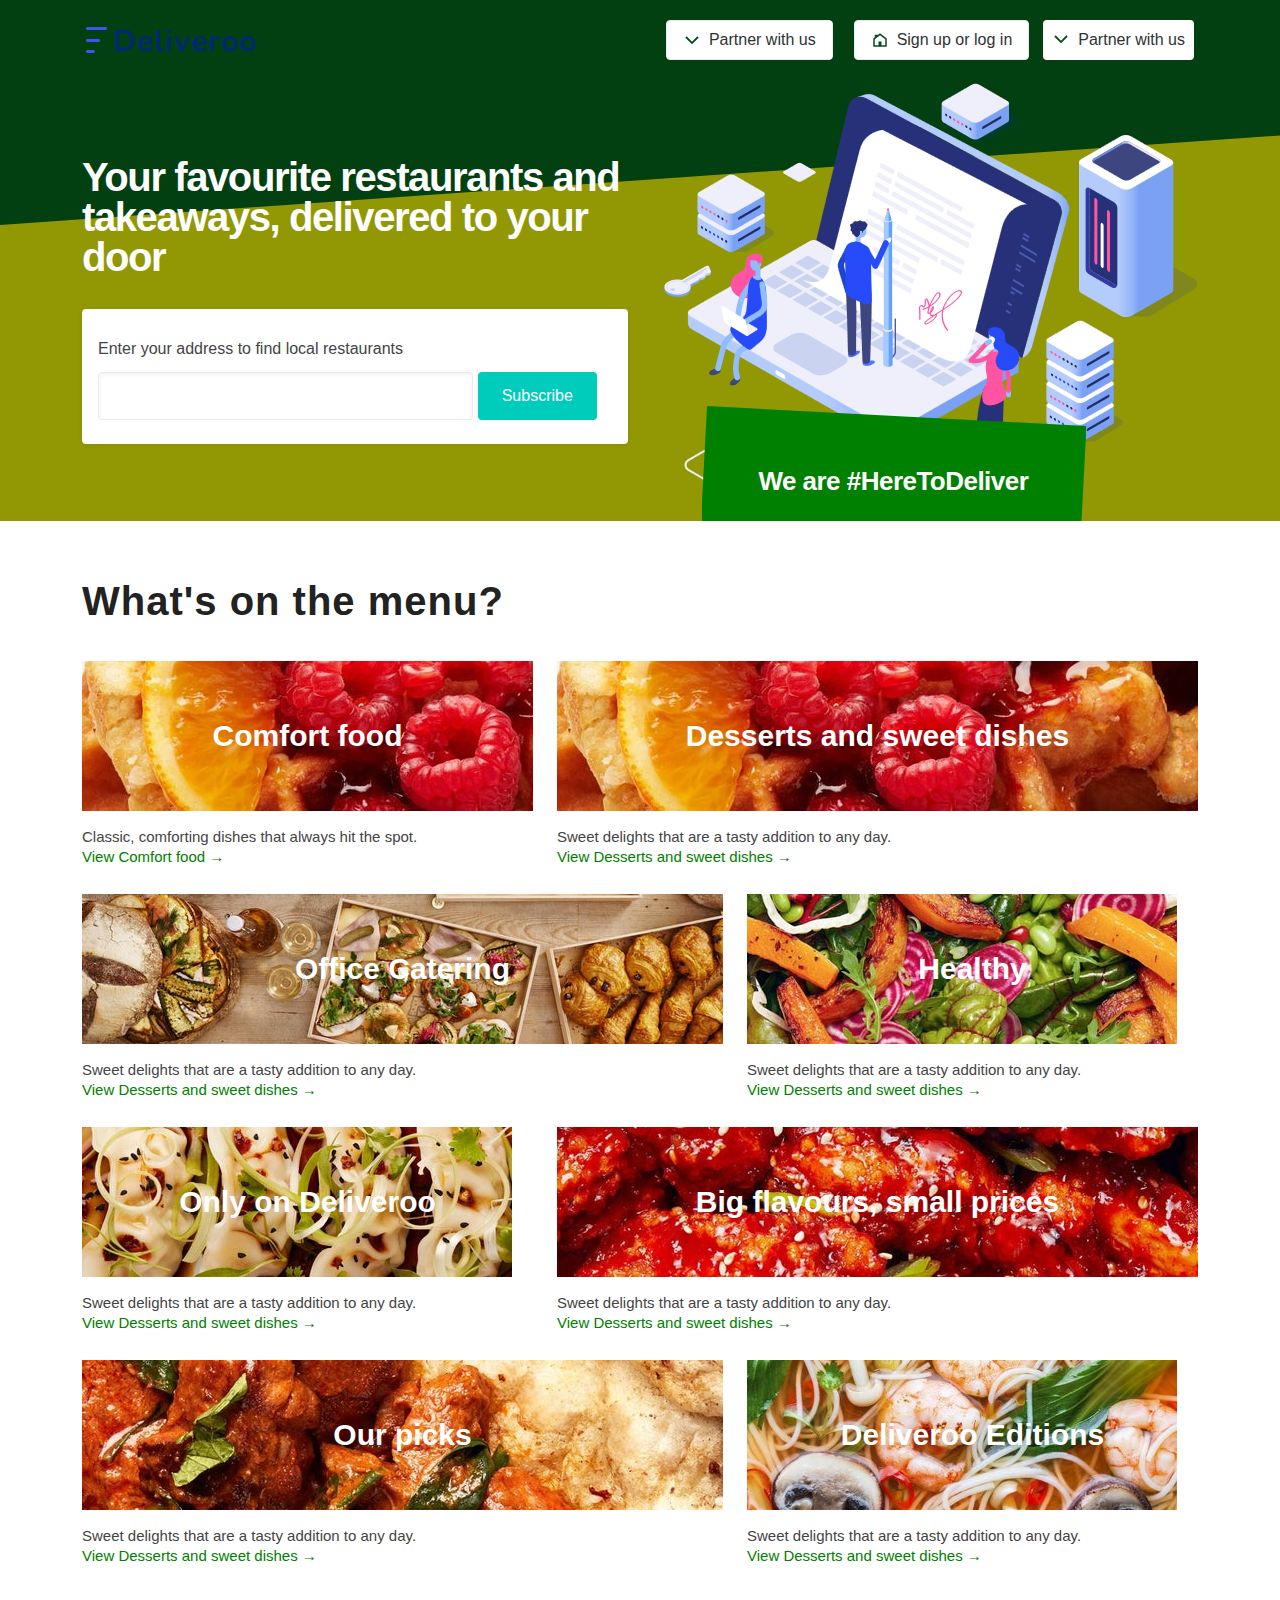
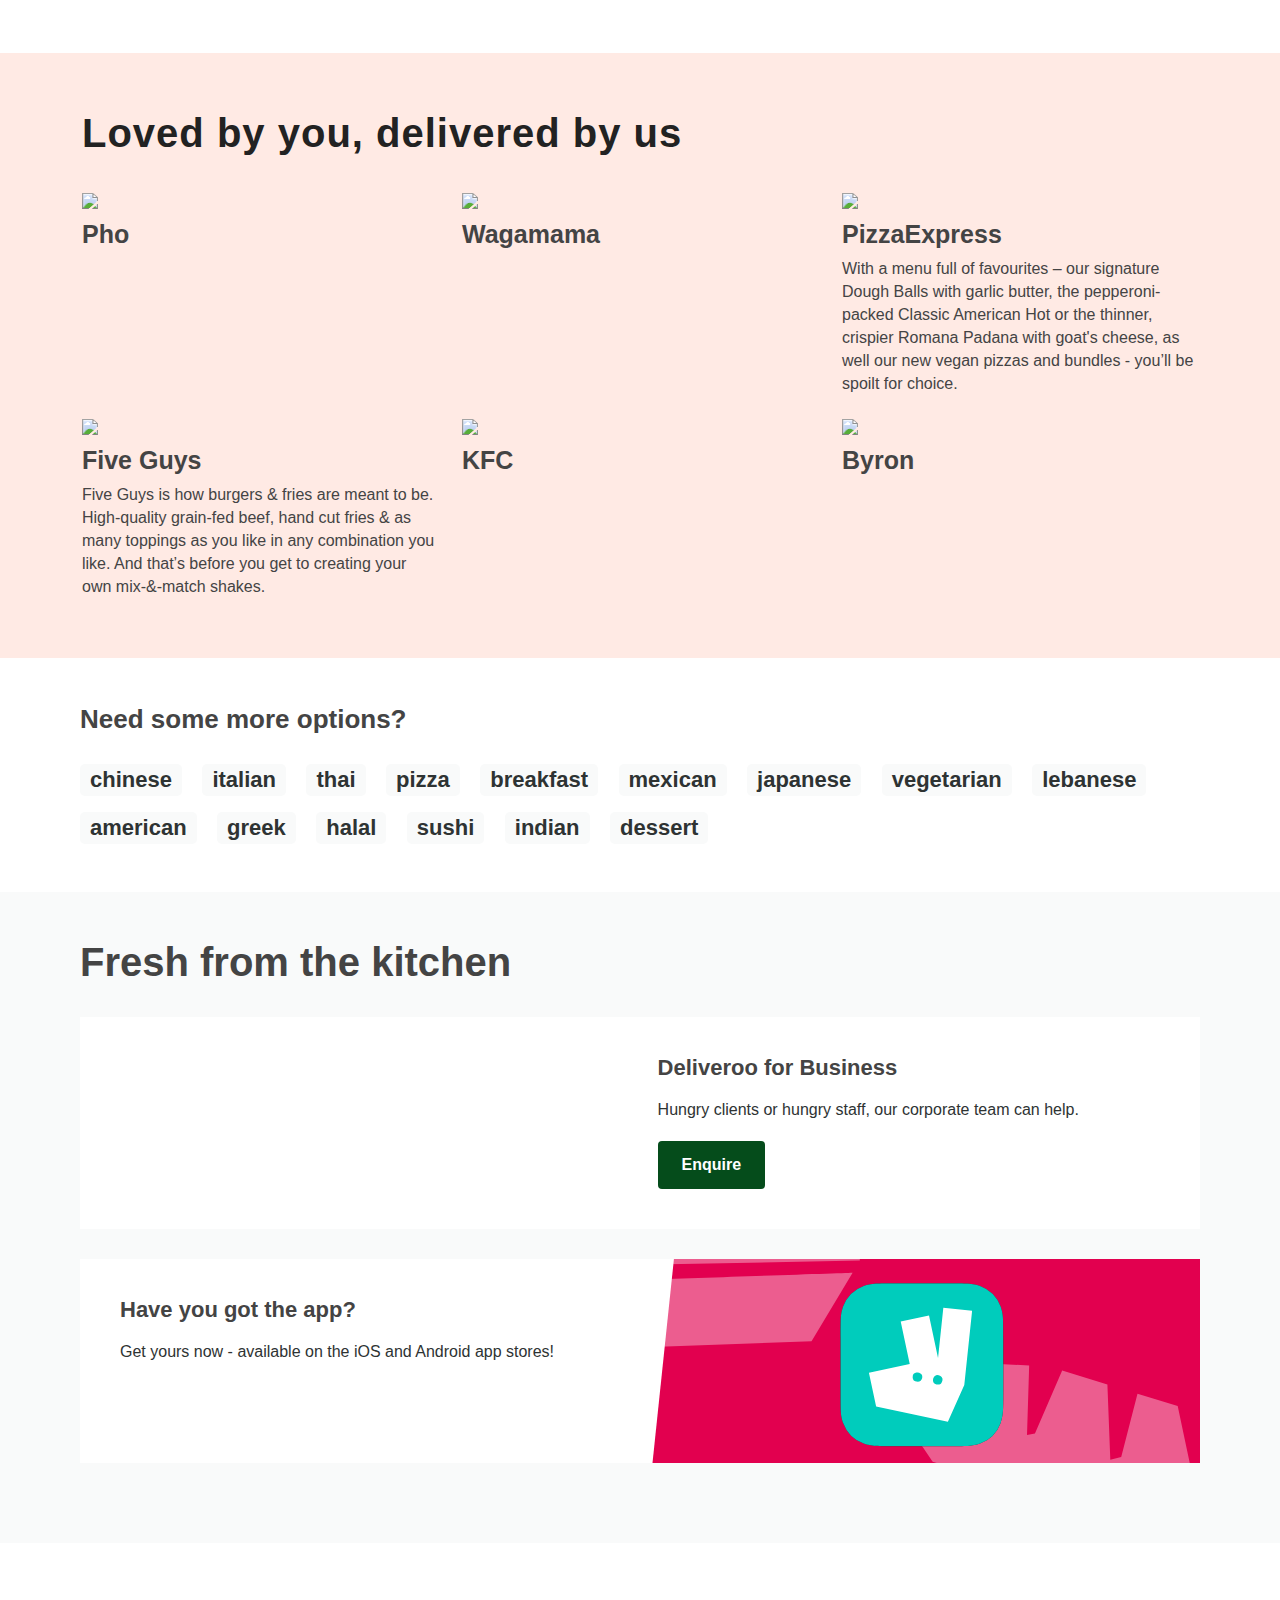
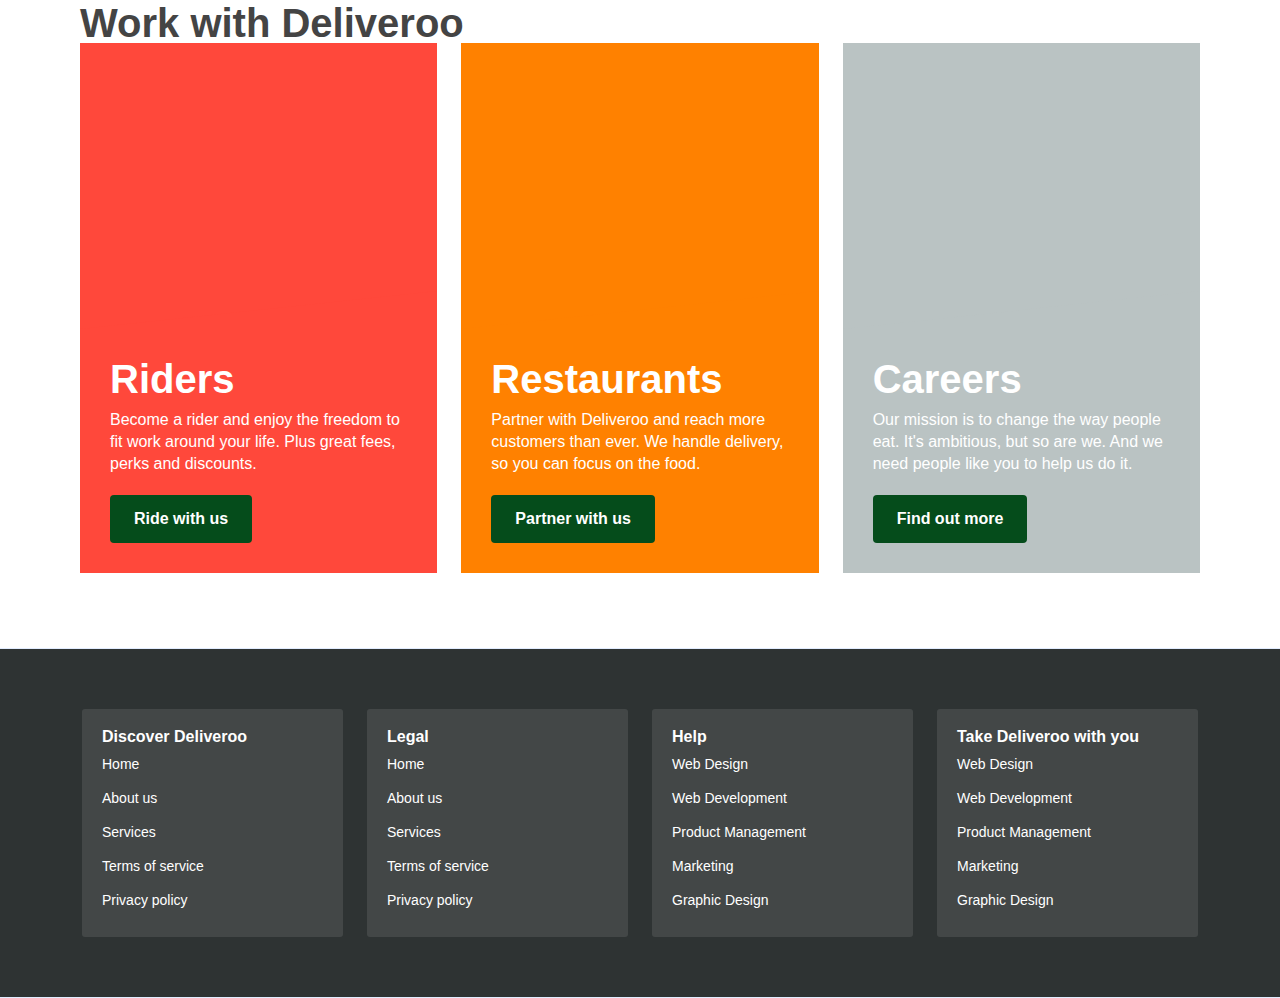
==== index.html @ 3734877a "deliveroo" ====
<!DOCTYPE html>
<html lang="en">

<head>
  <meta charset="utf-8">
  <meta content="width=device-width, initial-scale=1.0" name="viewport">

  <title>Deliveroo</title>
  <meta content="" name="description">

  <meta content="" name="keywords">

  <!-- Favicons -->
  <link href="assets/img/favicon.png" rel="icon">
  <link href="assets/img/apple-touch-icon.png" rel="apple-touch-icon">

  <!-- Google Fonts -->
  <link
    href="https://fonts.googleapis.com/css?family=Open+Sans:300,300i,400,400i,600,600i,700,700i|Nunito:300,300i,400,400i,600,600i,700,700i|Poppins:300,300i,400,400i,500,500i,600,600i,700,700i"
    rel="stylesheet">

  <!-- Vendor CSS Files -->
  <link href="assets/vendor/bootstrap/css/bootstrap.min.css" rel="stylesheet">
  <link href="assets/vendor/bootstrap-icons/bootstrap-icons.css" rel="stylesheet">
  <!--<link href="assets/vendor/aos/aos.css" rel="stylesheet">-->
  <link href="assets/vendor/remixicon/remixicon.css" rel="stylesheet">
  <link href="assets/vendor/swiper/swiper-bundle.min.css" rel="stylesheet">
  <link href="assets/vendor/glightbox/css/glightbox.min.css" rel="stylesheet">
  <link href="assets/css/consum.css" rel="stylesheet">

  <!-- Template Main CSS File -->
  <link href="assets/css/style.css" rel="stylesheet">
  <style>
  .dropbtn {
    background-color: #fff;
    color: #222;
    padding: 9px;
    font-size: 16px;
    border: none;
    cursor: pointer;
	border-radius:4px;
}

/* Dropdown button on hover & focus */
.dropbtn:hover, .dropbtn:focus {
    background-color: #fff;
}

/* The container <div> - needed to position the dropdown content */
.dropdown {
    position: relative;
    display: inline-block;
}

/* Dropdown Content (Hidden by Default) */
.dropdown-content {
    display: none;
    position: absolute;
    background-color: #f9f9f9;
    min-width: 160px;
    box-shadow: 0px 8px 16px 0px rgba(0,0,0,0.2);
}

/* Links inside the dropdown */
.dropdown-content a {
    color: black;
    padding: 12px 16px;
    text-decoration: none;
    display: block;
}

/* Change color of dropdown links on hover */
.dropdown-content a:hover {background-color: #f1f1f1}

/* Show the dropdown menu (use JS to add this class to the .dropdown-content container when the user clicks on the dropdown button) */
.show {display:block;}
  </style>


</head>

<body>

  <!-- ======= Hero Section ======= -->
  <div id="hero" class="hero align-items-center">
    <!-- ======= Header ======= -->
    <div class="hero-banner"></div>
    <div class="hero-camp-banner">
      <div>
        <div class="header container">
          <div class="header-top">
            <div class="header-top-inner">
              <a href="index.html" class="logo d-flex align-items-center">
                <img src="assets/img/logo.png" alt="">
                <span>Deliveroo</span>
              </a>
              <ul class="nav-menu">
                <li>

                  <div class="dropdown">
  <button onclick="myFunction()" class="dropbtn"><span class="ccl-462400680c526774 ccl-ed34b65f78f16205"><svg height="24" width="24"
                            viewBox="0 0 24 24" class="ccl-0f24ac4b87ce1f67 ccl-ed34b65f78f16205 ccl-c738ab1fde928049">
                            <path
                              d="M4.88398 7.11612L3.11621 8.88389L12.0001 17.7678L20.884 8.88389L19.1162 7.11612L12.0001 14.2322L4.88398 7.11612Z">
                            </path>
                          </svg></span><span
                          class="ccl-19882374e640f487 ccl-417df52a76832172 ccl-deab34eb04186352 ccl-d20a5732188988de ccl-6a536dee6972c57c"><span
                            class="ccl-19882374e640f487 ccl-1daa0367dee37c3b ccl-a5fb02a1085896d3 ccl-b308a2db3758e3e5">Partner
                            with us</span></span></button>
</div>
<div id="myDropdown" class="dropdown-content">
    <a href="#">Link 1</a>
    <a href="#">Link 2</a>
    <a href="#">Link 3</a>
  </div>

                <li>
                  <a class="ccl-985cb265c6f6a9c1" href="/login?redirect=%2F"><span class="ccl-c7e8470a1e905a95"><span
                        class="ccl-462400680c526774 ccl-ed34b65f78f16205"><svg height="24" width="24"
                          viewBox="0 0 24 24" class="ccl-0f24ac4b87ce1f67 ccl-ed34b65f78f16205 ccl-c738ab1fde928049">
                          <path
                            d="M3 10L5 8.44444V5H9.42857L12 3L21 10V21H3V10ZM14 19H19V10.9782L12 5.53372L5 10.9782V19H10V14H14V19Z">
                          </path>
                        </svg></span><span
                        class="ccl-19882374e640f487 ccl-417df52a76832172 ccl-deab34eb04186352 ccl-d20a5732188988de ccl-6a536dee6972c57c"><span
                          class="ccl-19882374e640f487 ccl-1daa0367dee37c3b ccl-a5fb02a1085896d3 ccl-b308a2db3758e3e5">Sign
                          up or log in</span></span></span></a>
                </li>
                <li>
                  <div class="ccl-87125845a8a1011e">
                    <button type="button" class="ccl-96b19cfbe8b53b1f">
                      <span class="ccl-c7e8470a1e905a95">
                        <span class="ccl-462400680c526774 ccl-ed34b65f78f16205"><svg height="24" width="24"
                            viewBox="0 0 24 24" class="ccl-0f24ac4b87ce1f67 ccl-ed34b65f78f16205 ccl-c738ab1fde928049">
                            <path
                              d="M4.88398 7.11612L3.11621 8.88389L12.0001 17.7678L20.884 8.88389L19.1162 7.11612L12.0001 14.2322L4.88398 7.11612Z">
                            </path>
                          </svg></span><span
                          class="ccl-19882374e640f487 ccl-417df52a76832172 ccl-deab34eb04186352 ccl-d20a5732188988de ccl-6a536dee6972c57c"><span
                            class="ccl-19882374e640f487 ccl-1daa0367dee37c3b ccl-a5fb02a1085896d3 ccl-b308a2db3758e3e5">Partner
                            with us</span></span></span></button>
                  </div>
                </li>
              </ul>
            </div>
          </div>
        </div>
      </div>
      <div class="HomepageHeroCampaignImage-39c66914098931c0">
        <div class="HomepageHeroCampaignImage-b61d0aac6293dfb8">
          <div class="HomepageHeroCampaignImage-1278279b3d0af821">
            <h2 class="ccl-2a4b5924e2237093 ccl-29aecca02620e7cc ccl-9ff886da4b0592ae">We are #HereToDeliver</h2>
          </div>
        </div>
      </div>
      <div class="container">
        <div class="row">
          <div class="col-lg-6 d-flex flex-column justify-content-center">
            <h1 data-aos="fade-up" class="heading-banner">Your favourite restaurants and takeaways, delivered to your
              door</h1>
            <div class="banner">
              <label style="padding:8px 0 15px;">Enter your address to find local restaurants</label>
              <form action="" method="post">
                <input type="email" name="email" class="banner-control">
                <input type="submit" value="Subscribe" class="banner-butn">
              </form>
            </div>
          </div>
          <div class="col-lg-6 hero-img" data-aos="zoom-out" data-aos-delay="200">
            <img src="assets/img/hero-img.png" class="img-fluid" alt="">
          </div>
        </div>
      </div>

    </div>
  </div>

  </div>

  </div><!-- End Hero -->

  <main id="main">
    <!-- ======= Values Section ======= -->
    <section id="values" class="values">

      <div class="container" data-aos="fade-up">

        <header class="section-header">
          <h2>What's on the menu?
          </h2>

        </header>

        <div class="row">

          <div class="col-lg-5">
            <div class="box" style="background-image:url(assets/img/menu-tag-image.jpg); background-repeat:no-repeat;">

              <h3>Comfort food</h3>

            </div>
            <div class="box-text">
              Classic, comforting dishes that always hit the spot.
              <span>View Comfort food →</span>
            </div>
          </div>

          <div class="col-lg-7">
            <div class="box" style="background-image:url(assets/img/menu-tag-image.jpg); background-repeat:no-repeat;">


              <h3>Desserts and sweet dishes</h3>

            </div>
            <div class="box-text">Sweet delights that are a tasty addition to any day. <span>View Desserts and sweet
                dishes →</span></div>
          </div>


          <div class="col-lg-7">
            <div class="box" style="background-image:url(assets/img/menu-tag-image1.jpg); background-repeat:no-repeat;">

              <h3>Office Catering</h3>

            </div>
            <div class="box-text">Sweet delights that are a tasty addition to any day. <span>View Desserts and sweet
                dishes →</span></div>
          </div>

          <div class="col-lg-5">
            <div class="box" style="background-image:url(assets/img/menu-tag-image2.jpg); background-repeat:no-repeat;">


              <h3>Healthy</h3>

            </div>
            <div class="box-text">Sweet delights that are a tasty addition to any day. <span>View Desserts and sweet
                dishes →</span></div>
          </div>


          <div class="col-lg-5">
            <div class="box" style="background-image:url(assets/img/menu-tag-image3.jpg); background-repeat:no-repeat;">

              <h3>Only on Deliveroo</h3>

            </div>
            <div class="box-text">Sweet delights that are a tasty addition to any day. <span>View Desserts and sweet
                dishes →</span></div>
          </div>

          <div class="col-lg-7">
            <div class="box" style="background-image:url(assets/img/menu-tag-image4.jpg); background-repeat:no-repeat;">


              <h3>Big flavours, small prices</h3>

            </div>
            <div class="box-text">Sweet delights that are a tasty addition to any day. <span>View Desserts and sweet
                dishes →</span></div>
          </div>
          <div class="col-lg-7">
            <div class="box" style="background-image:url(assets/img/menu-tag-image5.jpg); background-repeat:no-repeat;">

              <h3>Our picks</h3>

            </div>
            <div class="box-text">Sweet delights that are a tasty addition to any day. <span>View Desserts and sweet
                dishes →</span></div>
          </div>

          <div class="col-lg-5">
            <div class="box" style="background-image:url(assets/img/menu-tag-image6.jpg); background-repeat:no-repeat;">


              <h3>Deliveroo Editions</h3>

            </div>
            <div class="box-text">Sweet delights that are a tasty addition to any day. <span>View Desserts and sweet
                dishes →</span></div>
          </div>



        </div>

      </div>

    </section><!-- End Values Section -->


    <!-- ======= Services Section ======= -->
    <section id="services" class="services">

      <div class="container" data-aos="fade-up">

        <header class="section-header">
          <h2>Loved by you, delivered by us</h2>

        </header>

        <div class="row gy-4">

          <div class="col-lg-4 col-md-6" data-aos="fade-up" data-aos-delay="200">
            <div class="service-box">
              <img
                src="https://f.roocdn.com/images/menus/38606/header-image.jpg?width=353&height=177&auto=webp&format=jpg&fit=crop&v=1582978786">
              <h3>Pho</h3>

            </div>
          </div>
          <div class="col-lg-4 col-md-6" data-aos="fade-up" data-aos-delay="200">
            <div class="service-box">
              <img
                src="https://f.roocdn.com/images/menus/12041/header-image.jpg?width=353&height=177&auto=webp&format=jpg&fit=crop&v=1584443075">

              <h3>Wagamama</h3>

            </div>
          </div>
          <div class="col-lg-4 col-md-6" data-aos="fade-up" data-aos-delay="200">
            <div class="service-box">
              <img
                src="https://f.roocdn.com/images/menus/308441/header-image.jpg?width=353&height=177&auto=webp&format=jpg&fit=crop&v=1626084749">
              <h3> PizzaExpress</h3>
              <p>With a menu full of favourites – our signature Dough Balls with garlic butter, the pepperoni-packed
                Classic American Hot or the thinner, crispier Romana Padana with goat's cheese, as well our new vegan
                pizzas and bundles - you’ll be spoilt for choice.</p>
            </div>
          </div>

          <div class="col-lg-4 col-md-6" data-aos="fade-up" data-aos-delay="300">
            <div class="service-box">
              <img
                src="https://f.roocdn.com/images/menus/30031/header-image.jpg?width=353&height=177&auto=webp&format=jpg&fit=crop&v=1584361740">

              <h3>Five Guys</h3>
              <p>Five Guys is how burgers & fries are meant to be. High-quality grain-fed beef, hand cut fries & as many
                toppings as you like in any combination you like. And that’s before you get to creating your own
                mix-&-match shakes. </p>

            </div>
          </div>

          <div class="col-lg-4 col-md-6" data-aos="fade-up" data-aos-delay="400">
            <div class="service-box">
              <img
                src="https://f.roocdn.com/images/menus/18783/header-image.jpg?width=353&height=177&auto=webp&format=jpg&fit=crop&v=1582974910">

              <h3>KFC </h3>


            </div>
          </div>

          <div class="col-lg-4 col-md-6" data-aos="fade-up" data-aos-delay="500">
            <div class="service-box">
              <img
                src="https://f.roocdn.com/images/menus/90785/header-image.jpg?width=353&height=177&auto=webp&format=jpg&fit=crop&v=1584362314">

              <h3>Byron</h3>

            </div>
          </div>
        </div>

      </div>

    </section><!-- End Services Section -->




    <div class="HomepageFeaturedLandingPageTags-9b72c2a6beb7a6b3">
      <div class="ccl-d523c73794f30c03 ccl-917a4d5b8cd3a9e3">
        <h2 class="HomepageFeaturedLandingPageTags-c1a36a7fabe35b74">Need some more options? </h2>
        <ul class="HomepageFeaturedLandingPageTags-e9048103aff13064">
          <li><a class="" href="/cuisines/chinese-takeaway">chinese</a></li>
          <li><a class="" href="/cuisines/italian-takeaway">italian</a></li>
          <li><a class="" href="/cuisines/thai-takeaway">thai</a></li>
          <li><a class="" href="/cuisines/pizza-takeaway">pizza</a></li>
          <li><a class="" href="/cuisines/breakfast-takeaway">breakfast</a></li>
          <li><a class="" href="/cuisines/mexican-takeaway">mexican</a></li>
          <li><a class="" href="/cuisines/japanese-takeaway">japanese</a></li>
          <li><a class="" href="/cuisines/vegetarian-takeaway">vegetarian</a></li>
          <li><a class="" href="/cuisines/lebanese-takeaway">lebanese</a></li>
          <li><a class="" href="/cuisines/american-takeaway">american</a></li>
          <li><a class="" href="/cuisines/greek-takeaway">greek</a></li>
          <li><a class="" href="/cuisines/halal-takeaway">halal</a></li>
          <li><a class="" href="/cuisines/sushi-takeaway">sushi</a></li>
          <li><a class="" href="/cuisines/indian-takeaway">indian</a></li>
          <li><a class="" href="/cuisines/dessert-takeaway">dessert</a></li>
        </ul>
      </div>
    </div>

    <div class="HomepageMarketingContent-949be60a184d783c">
      <div class="ccl-d523c73794f30c03 ccl-917a4d5b8cd3a9e3">
        <h2 class="HomepageMarketingContent-309cdd561cf126dd">Fresh from the kitchen</h2>
        <ul class="HomepageMarketingContent-88c9235484c03beb">
          <li class="HomepageMarketingContent-ab30321b35ccd6cd HomepageMarketingContent-953932f1c8eae945">
            <div class="HomepageMarketingContent-341f5db75b31a5fc">
              <div class="ccl-45bd106b75353ec9" role="img"
                style="background-image: url(&quot;https://cwa.roocdn.com/_next/static/business.33b3f32a.jpg&quot;);">
                <div class="ccl-d5fa9efd412993ea ccl-0220f29e0da451eb"></div>
              </div>
            </div>
            <div class="HomepageMarketingContent-853302eb6c4db5ce">
              <h3 class="HomepageMarketingContent-75eb63df1ec8a42d">Deliveroo for Business</h3>
              <p class="ccl-19882374e640f487 ccl-1daa0367dee37c3b ccl-a5fb02a1085896d3 ccl-9d0a5327c911d0f3">Hungry
                clients or hungry staff, our corporate team can help.</p>
              <p class="HomepageMarketingContent-3a262dfe31902a56"><span class="ccl-67e0c7f3fe50cf69"><a
                    href="/business" class="ccl-d0484b0360a2b432 ccl-233931c277401e86 ccl-ed9aadeaa18a9f19"
                    tabindex="0"><span class="ccl-cce251427bbe4ec4">Enquire</span></a></span></p>
            </div>
          </li>
          <li class="HomepageMarketingContent-ab30321b35ccd6cd HomepageMarketingContent-7b71695ac06dab35">
            <div class="HomepageMarketingContent-341f5db75b31a5fc">
              <div class="ccl-45bd106b75353ec9" role="img"
                style="background-image: url(&quot;[data-uri]&quot;);">
                <div class="ccl-d5fa9efd412993ea ccl-0220f29e0da451eb"></div>
              </div>
            </div>
            <div class="HomepageMarketingContent-853302eb6c4db5ce">
              <h3 class="HomepageMarketingContent-75eb63df1ec8a42d">Have you got the app?</h3>
              <div class="HomepageMarketingContent-5c4a08ca59a6d758">
                <p class="ccl-19882374e640f487 ccl-1daa0367dee37c3b ccl-a5fb02a1085896d3 ccl-9d0a5327c911d0f3">Get yours
                  now - available on the iOS and Android app stores!</p>
              </div>
              <p class="HomepageMarketingContent-3a262dfe31902a56"><a href="/app?platform=ios" target="_blank"
                  rel="noopener noreferrer"><span class="ccl-9515d92382999d48"><span
                      class="ccl-f90a9461a8351bfb ccl-ed1ef21fd5589187">Download Deliveroo in the App
                      Store</span></span></a><a href="/app?platform=android" target="_blank"
                  rel="noopener noreferrer"><span class="ccl-9515d92382999d48"><span
                      class="ccl-f90a9461a8351bfb ccl-4f679b4f054d4574">Get Deliveroo on Google Play</span></span></a>
              </p>
            </div>
          </li>
        </ul>
      </div>
    </div>

    <section class="HomepageWorkWithUs-4623fd8ca9d35ea3">
      <div class="ccl-d523c73794f30c03 ccl-917a4d5b8cd3a9e3">
        <h3 class="HomepageWorkWithUs-aab39f0c7992bf23">Work with Deliveroo</h3>
        <div class="HomepageWorkWithUs-51ce66e30fd45e60">
          <div class="HomepageWorkWithUs-23e544320cde44e6 HomepageWorkWithUs-ff6a5429664a6277">
            <div class="HomepageWorkWithUs-478f2e1ce03c65bb">
              <div class="ccl-45bd106b75353ec9" role="img"
                style="background-image: url(&quot;https://cwa.roocdn.com/_next/static/riders.6856d560.jpg&quot;);">
                <div class="ccl-d5fa9efd412993ea ccl-0220f29e0da451eb"></div>
                <div class="ccl-0ca6410c5e153903"><svg class="HomepageWorkWithUs-0651986eb26eed7f" viewBox="0 0 235 25"
                    preserveAspectRatio="xMinYMax slice">
                    <polygon points="235 0 235 25 0 25"></polygon>
                  </svg></div>
              </div>
            </div>
            <div class="HomepageWorkWithUs-9bb2ef37a631394c">
              <h4 class="HomepageWorkWithUs-8d088e4ff9974728">Riders</h4>
              <p class="ccl-19882374e640f487 ccl-1daa0367dee37c3b ccl-1f89da61a98d89af ccl-9d0a5327c911d0f3">Become a
                rider and enjoy the freedom to fit work around your life. Plus great fees, perks and discounts.</p><span
                class="HomepageWorkWithUs-b2695cb705e84eec"><span class="ccl-67e0c7f3fe50cf69"><a
                    href="/apply?utm-campaign=ridewithus_lower&amp;utm-medium=organic&amp;utm-source=landingpage"
                    class="ccl-d0484b0360a2b432 ccl-233931c277401e86 ccl-ed9aadeaa18a9f19" tabindex="0"><span
                      class="ccl-cce251427bbe4ec4">Ride with us</span></a></span></span>
            </div>
          </div>
          <div class="HomepageWorkWithUs-23e544320cde44e6 HomepageWorkWithUs-a9e3c70344b79353">
            <div class="HomepageWorkWithUs-478f2e1ce03c65bb">
              <div class="ccl-45bd106b75353ec9" role="img"
                style="background-image: url(&quot;https://cwa.roocdn.com/_next/static/restaurants.2a02d1a0.jpg&quot;);">
                <div class="ccl-d5fa9efd412993ea ccl-0220f29e0da451eb"></div>
                <div class="ccl-0ca6410c5e153903"><svg class="HomepageWorkWithUs-0651986eb26eed7f" viewBox="0 0 235 25"
                    preserveAspectRatio="xMinYMax slice">
                    <polygon points="235 0 235 25 0 25"></polygon>
                  </svg></div>
              </div>
            </div>
            <div class="HomepageWorkWithUs-9bb2ef37a631394c">
              <h4 class="HomepageWorkWithUs-8d088e4ff9974728">Restaurants</h4>
              <p class="ccl-19882374e640f487 ccl-1daa0367dee37c3b ccl-1f89da61a98d89af ccl-9d0a5327c911d0f3">Partner
                with Deliveroo and reach more customers than ever. We handle delivery, so you can focus on the food.</p>
              <span class="HomepageWorkWithUs-b2695cb705e84eec"><span class="ccl-67e0c7f3fe50cf69"><a
                    href="#"
                    class="ccl-d0484b0360a2b432 ccl-233931c277401e86 ccl-ed9aadeaa18a9f19" tabindex="0"><span
                      class="ccl-cce251427bbe4ec4">Partner with us</span></a></span></span>
            </div>
          </div>
          <div class="HomepageWorkWithUs-23e544320cde44e6 HomepageWorkWithUs-f4d2f1eecf378671">
            <div class="HomepageWorkWithUs-478f2e1ce03c65bb">
              <div class="ccl-45bd106b75353ec9" role="img"
                style="background-image: url(&quot;https://cwa.roocdn.com/_next/static/team.86d7b512.jpg&quot;);">
                <div class="ccl-d5fa9efd412993ea ccl-0220f29e0da451eb"></div>
                <div class="ccl-0ca6410c5e153903"><svg class="HomepageWorkWithUs-0651986eb26eed7f" viewBox="0 0 235 25"
                    preserveAspectRatio="xMinYMax slice">
                    <polygon points="235 0 235 25 0 25"></polygon>
                  </svg></div>
              </div>
            </div>
            <div class="HomepageWorkWithUs-9bb2ef37a631394c">
              <h4 class="HomepageWorkWithUs-8d088e4ff9974728">Careers</h4>
              <p class="ccl-19882374e640f487 ccl-1daa0367dee37c3b ccl-1f89da61a98d89af ccl-9d0a5327c911d0f3">Our mission
                is to change the way people eat. It's ambitious, but so are we. And we need people like you to help us
                do it.</p><span class="HomepageWorkWithUs-b2695cb705e84eec"><span class="ccl-67e0c7f3fe50cf69"><a
                    href="#"
                    class="ccl-d0484b0360a2b432 ccl-233931c277401e86 ccl-ed9aadeaa18a9f19" tabindex="0"><span
                      class="ccl-cce251427bbe4ec4">Find out more</span></a></span></span>
            </div>
          </div>
        </div>
      </div>
    </section>
  </main><!-- End #main -->

  <!-- ======= Footer ======= -->
  <footer id="footer" class="footer">
    <div class="footer-top">
      <div class="container">
        <div class="row gy-4">
          <div class="col-lg-3 col-6">
            <div class="footer-links">
              <h4>Discover Deliveroo</h4>
              <ul>
                <li> <a href="#">Home</a></li>
                <li> <a href="#">About us</a></li>
                <li> <a href="#">Services</a></li>
                <li> <a href="#">Terms of service</a></li>
                <li> <a href="#">Privacy policy</a></li>
              </ul>
            </div>
          </div>
          <div class="col-lg-3 col-6">
            <div class="footer-links">
              <h4>Legal</h4>
              <ul>
                <li> <a href="#">Home</a></li>
                <li> <a href="#">About us</a></li>
                <li> <a href="#">Services</a></li>
                <li> <a href="#">Terms of service</a></li>
                <li> <a href="#">Privacy policy</a></li>
              </ul>
            </div>
          </div>

          <div class="col-lg-3 col-6">
            <div class=" footer-links">
              <h4>Help</h4>
              <ul>
                <li> <a href="#">Web Design</a></li>
                <li> <a href="#">Web Development</a></li>
                <li> <a href="#">Product Management</a></li>
                <li> <a href="#">Marketing</a></li>
                <li> <a href="#">Graphic Design</a></li>
              </ul>
            </div>
          </div>

          <div class="col-lg-3 col-6">
            <div class=" footer-links">
              <h4>Take Deliveroo with you</h4>
              <ul>
                <li> <a href="#">Web Design</a></li>
                <li> <a href="#">Web Development</a></li>
                <li> <a href="#">Product Management</a></li>
                <li> <a href="#">Marketing</a></li>
                <li> <a href="#">Graphic Design</a></li>
              </ul>
            </div>
          </div>

        </div>
      </div>
    </div>
  </footer><!-- End Footer -->

  <a href="#" class="back-to-top d-flex align-items-center justify-content-center"><i
      class="bi bi-arrow-up-short"></i></a>

  <!-- Vendor JS Files -->
  <script src="assets/vendor/bootstrap/js/bootstrap.bundle.js"></script>
  <script src="assets/vendor/aos/aos.js"></script>
  <script src="assets/vendor/php-email-form/validate.js"></script>
  <script src="assets/vendor/swiper/swiper-bundle.min.js"></script>
  <script src="assets/vendor/purecounter/purecounter.js"></script>
  <script src="assets/vendor/isotope-layout/isotope.pkgd.min.js"></script>
  <script src="assets/vendor/glightbox/js/glightbox.min.js"></script>

  <!-- Template Main JS File -->
  <script src="assets/js/main.js"></script>
  <script>
/* When the user clicks on the button, 
toggle between hiding and showing the dropdown content */
function myFunction() {
    document.getElementById("myDropdown").classList.toggle("show");
}

// Close the dropdown if the user clicks outside of it
window.onclick = function(event) {
  if (!event.target.matches('.dropbtn')) {

    var dropdowns = document.getElementsByClassName("dropdown-content");
    var i;
    for (i = 0; i < dropdowns.length; i++) {
      var openDropdown = dropdowns[i];
      if (openDropdown.classList.contains('show')) {
        openDropdown.classList.remove('show');
      }
    }
  }
}
</script>


</body>

</html>
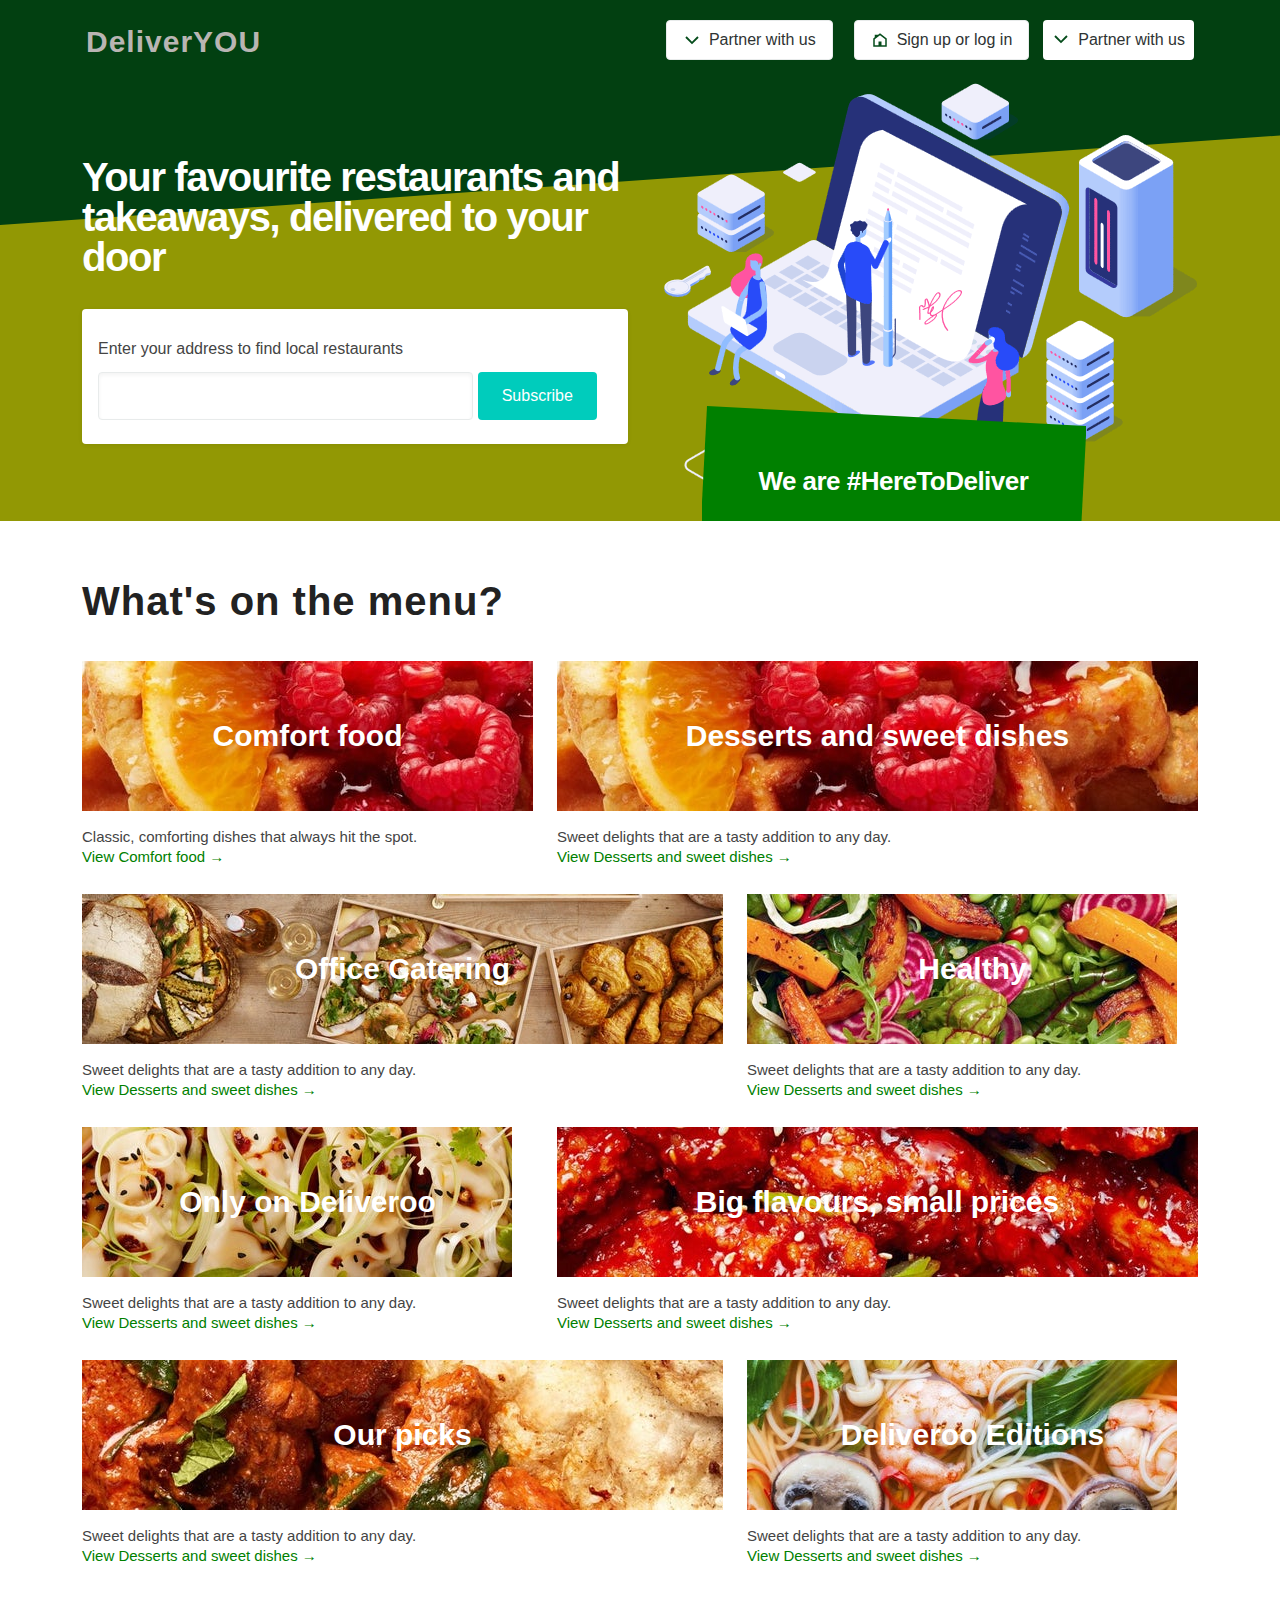
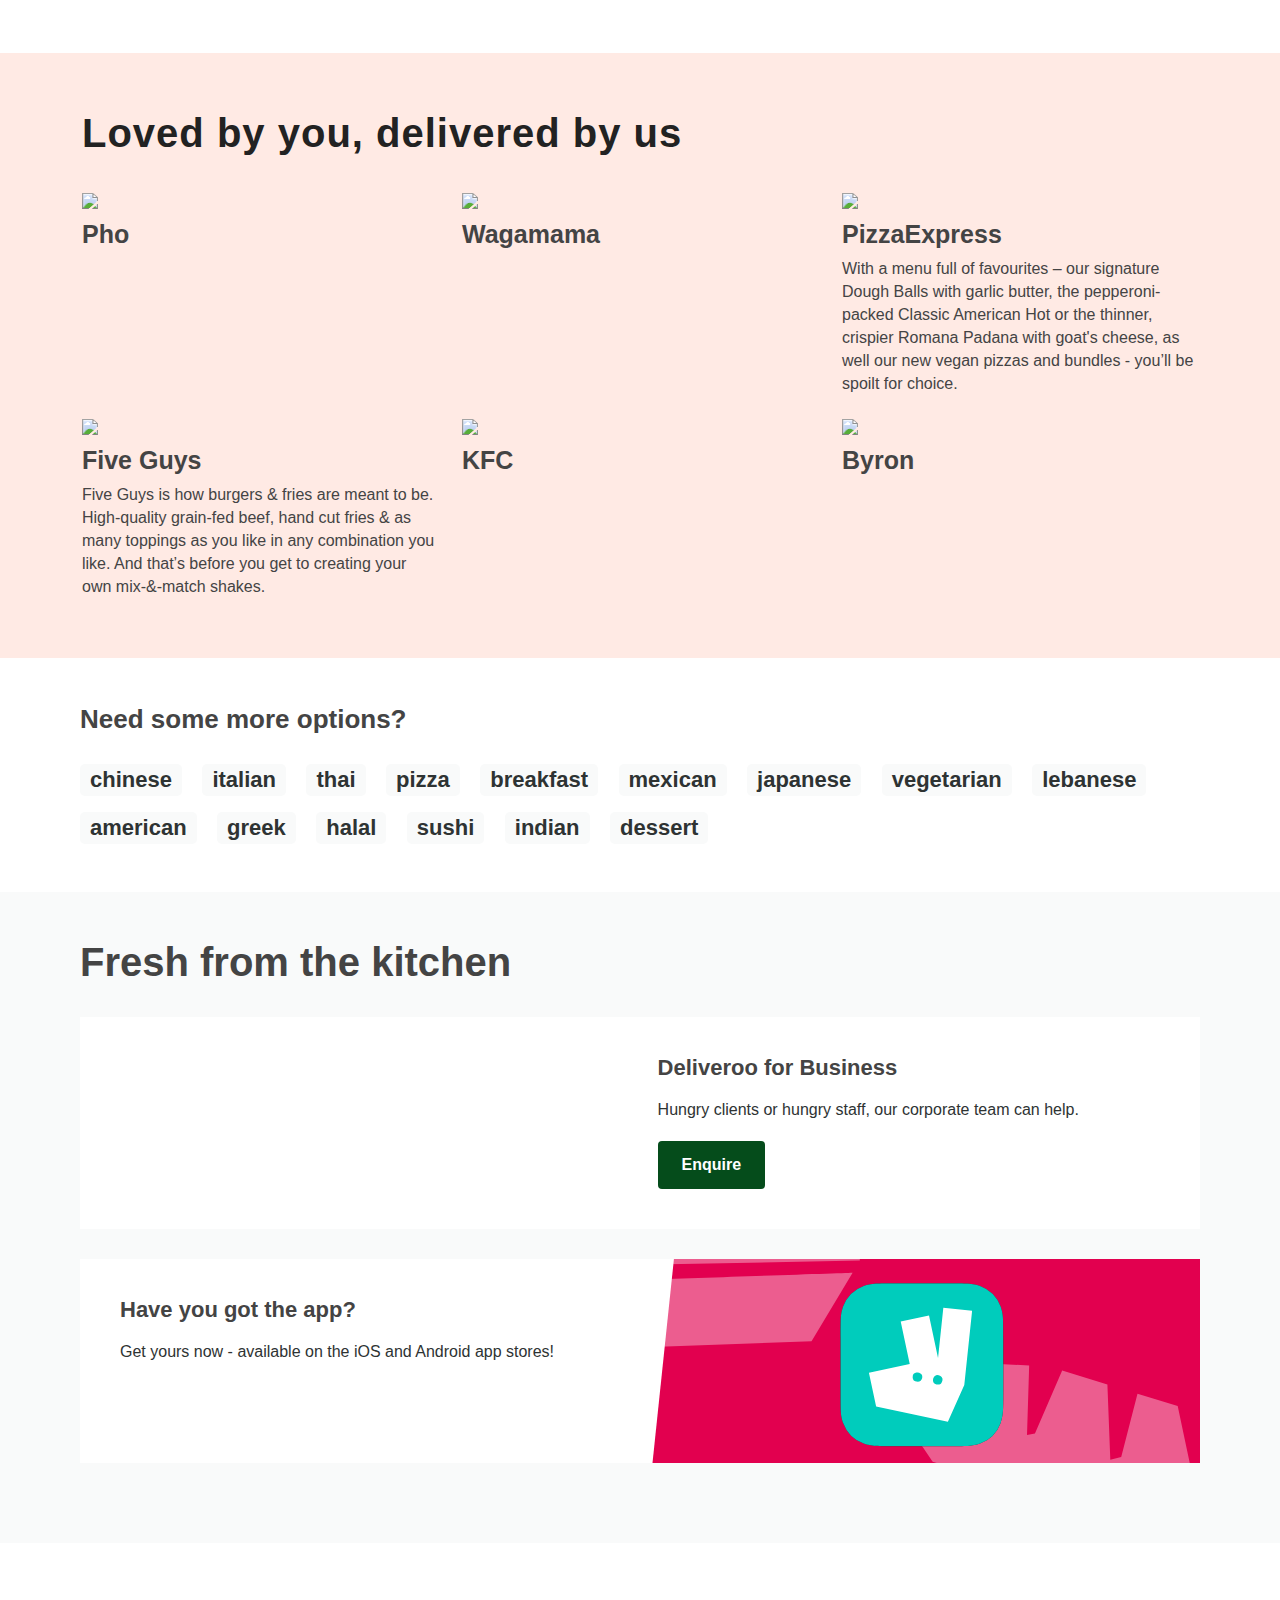
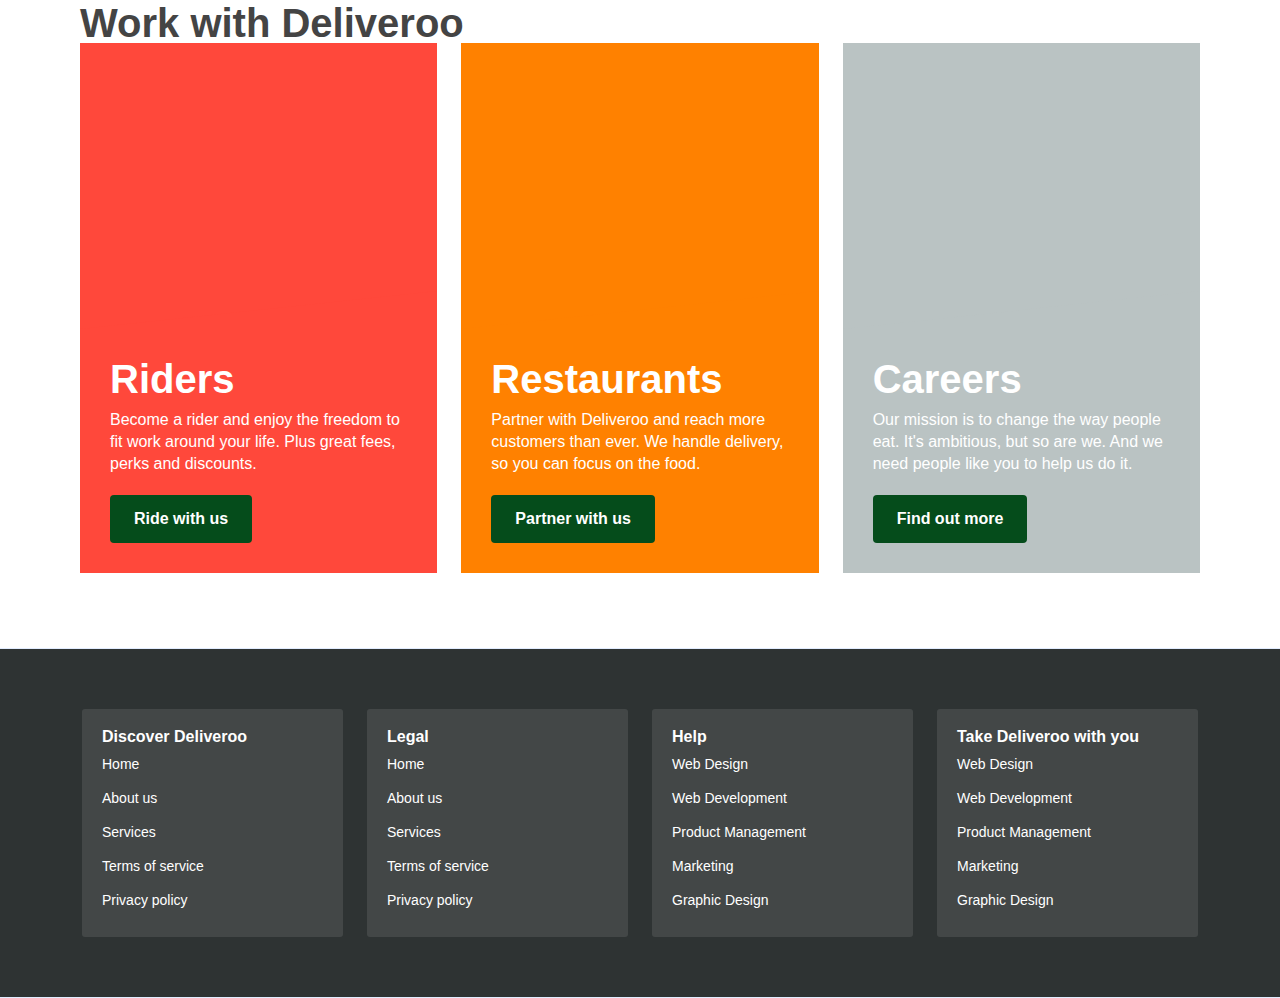
==== commit 22febc33: "logo" ====
--- a/index.html
+++ b/index.html
@@ -91,8 +91,8 @@
           <div class="header-top">
             <div class="header-top-inner">
               <a href="index.html" class="logo d-flex align-items-center">
-                <img src="assets/img/logo.png" alt="">
-                <span>Deliveroo</span>
+                
+                <span>DeliverYOU</span>
               </a>
               <ul class="nav-menu">
                 <li>
--- a/assets/css/style.css
+++ b/assets/css/style.css
@@ -195,8 +195,7 @@
   font-size: 30px;
   font-weight: 700;
   letter-spacing: 1px;
-  color: #012970;
-  font-family: "Nunito", sans-serif;
+  color: #b9b5b3;
   margin-top: 3px;
 }
 
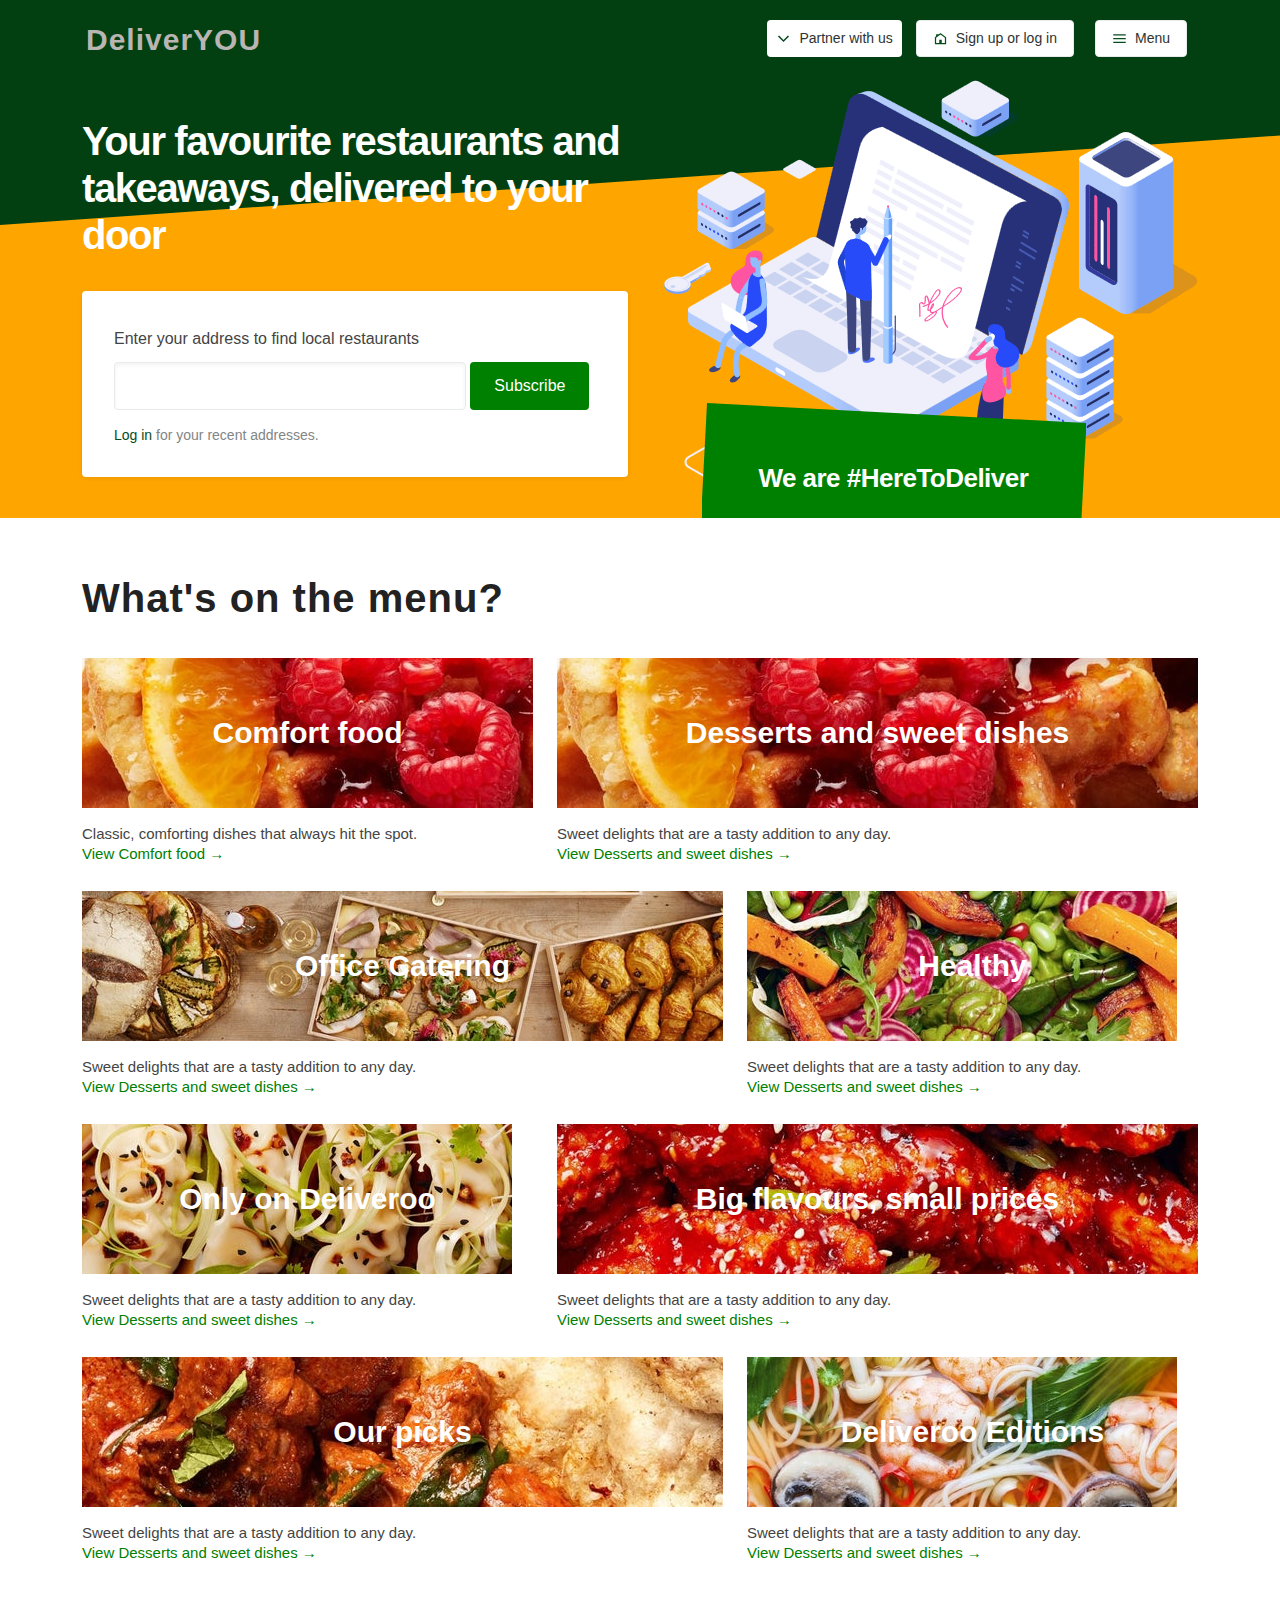
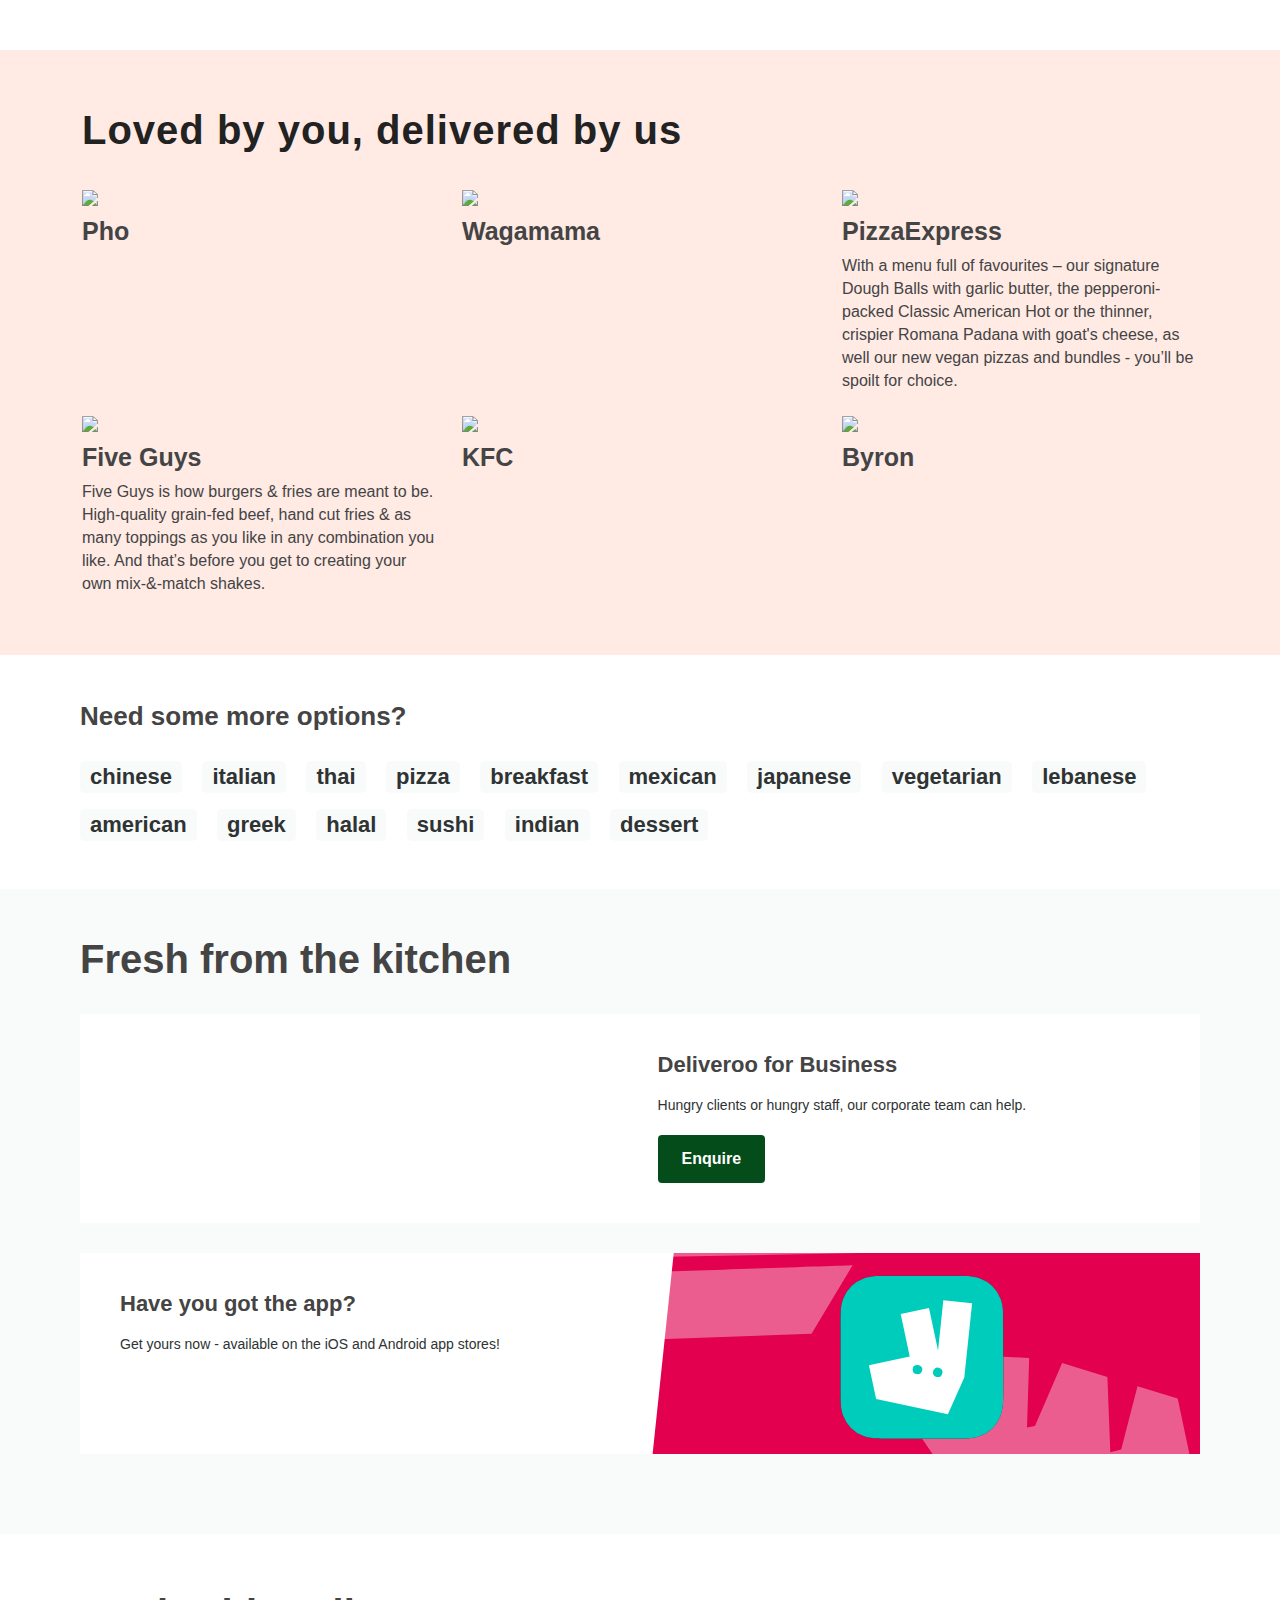
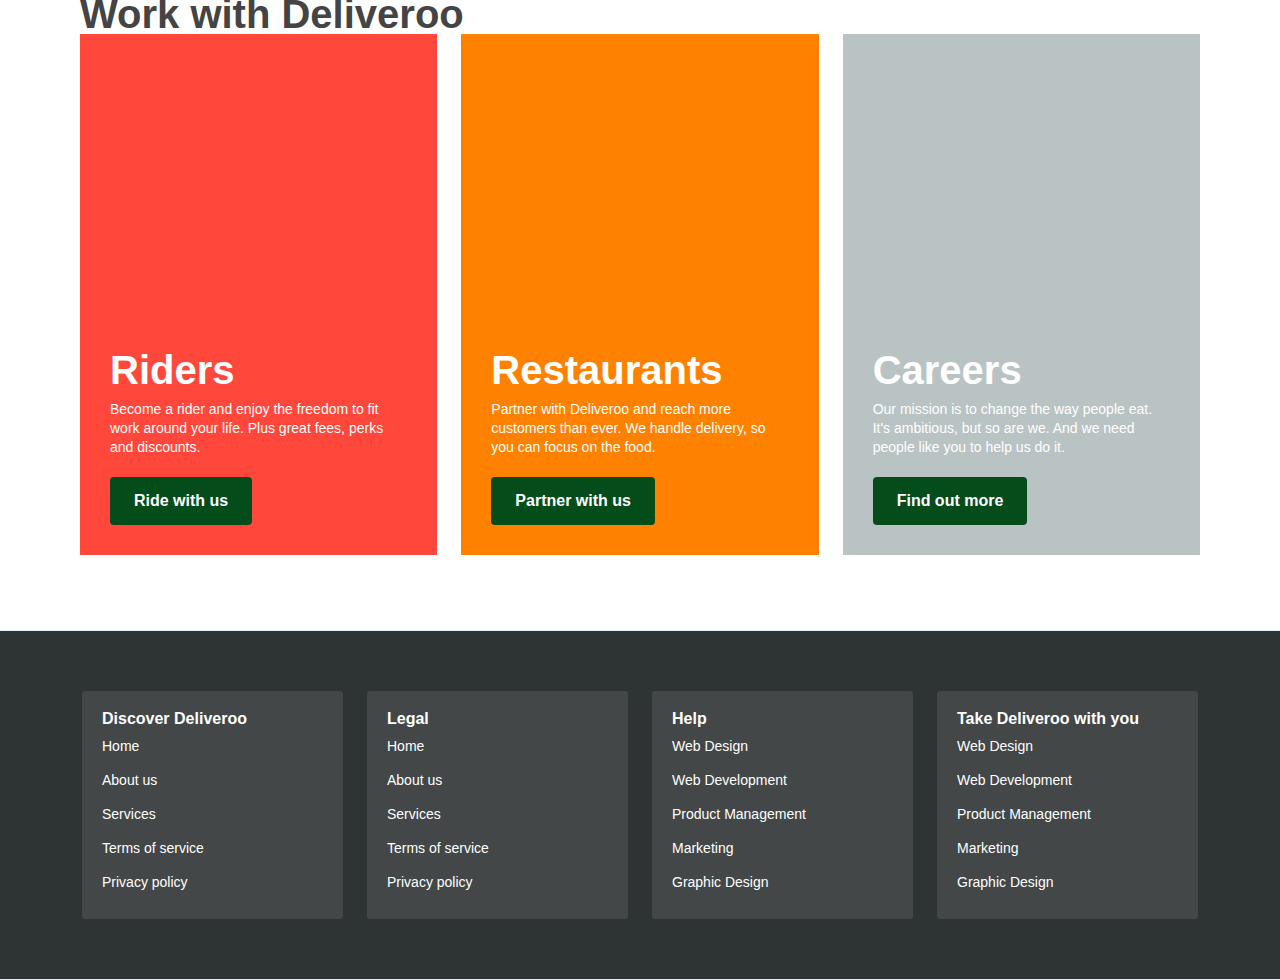
==== commit 508db838: "update" ====
--- a/index.html
+++ b/index.html
@@ -56,15 +56,16 @@
 .dropdown-content {
     display: none;
     position: absolute;
-    background-color: #f9f9f9;
+    background-color: #fff;
     min-width: 160px;
-    box-shadow: 0px 8px 16px 0px rgba(0,0,0,0.2);
+    top:65px;
+	border-radius:5px;
 }
 
 /* Links inside the dropdown */
 .dropdown-content a {
     color: black;
-    padding: 12px 16px;
+    padding: 1px 16px;
     text-decoration: none;
     display: block;
 }
@@ -97,22 +98,16 @@
               <ul class="nav-menu">
                 <li>
 
-                  <div class="dropdown">
-  <button onclick="myFunction()" class="dropbtn"><span class="ccl-462400680c526774 ccl-ed34b65f78f16205"><svg height="24" width="24"
-                            viewBox="0 0 24 24" class="ccl-0f24ac4b87ce1f67 ccl-ed34b65f78f16205 ccl-c738ab1fde928049">
-                            <path
-                              d="M4.88398 7.11612L3.11621 8.88389L12.0001 17.7678L20.884 8.88389L19.1162 7.11612L12.0001 14.2322L4.88398 7.11612Z">
-                            </path>
-                          </svg></span><span
+                  
+                  <div class="ccl-87125845a8a1011e">
+                    <button type="button" class="ccl-96b19cfbe8b53b1f">
+                      <span class="ccl-c7e8470a1e905a95">
+                        <span class="ccl-462400680c526774 ccl-ed34b65f78f16205"><svg height="24" width="24" viewBox="0 0 24 24" class="ccl-0f24ac4b87ce1f67 ccl-ed34b65f78f16205 ccl-c738ab1fde928049"><path d="M2 13V11H22V13H2ZM2 19V17H22V19H2ZM2 7V5H22V7H2Z"></path></svg></span><span
                           class="ccl-19882374e640f487 ccl-417df52a76832172 ccl-deab34eb04186352 ccl-d20a5732188988de ccl-6a536dee6972c57c"><span
-                            class="ccl-19882374e640f487 ccl-1daa0367dee37c3b ccl-a5fb02a1085896d3 ccl-b308a2db3758e3e5">Partner
-                            with us</span></span></button>
-</div>
-<div id="myDropdown" class="dropdown-content">
-    <a href="#">Link 1</a>
-    <a href="#">Link 2</a>
-    <a href="#">Link 3</a>
-  </div>
+                            class="ccl-19882374e640f487 ccl-1daa0367dee37c3b ccl-a5fb02a1085896d3 ccl-b308a2db3758e3e5">Menu</span></span></span></button>
+                  </div>
+                
+				
 
                 <li>
                   <a class="ccl-985cb265c6f6a9c1" href="/login?redirect=%2F"><span class="ccl-c7e8470a1e905a95"><span
@@ -127,10 +122,9 @@
                           up or log in</span></span></span></a>
                 </li>
                 <li>
-                  <div class="ccl-87125845a8a1011e">
-                    <button type="button" class="ccl-96b19cfbe8b53b1f">
-                      <span class="ccl-c7e8470a1e905a95">
-                        <span class="ccl-462400680c526774 ccl-ed34b65f78f16205"><svg height="24" width="24"
+				
+				<div class="dropdown">
+  <button onclick="myFunction()" class="dropbtn"><span class="ccl-462400680c526774 ccl-ed34b65f78f16205"><svg height="24" width="24"
                             viewBox="0 0 24 24" class="ccl-0f24ac4b87ce1f67 ccl-ed34b65f78f16205 ccl-c738ab1fde928049">
                             <path
                               d="M4.88398 7.11612L3.11621 8.88389L12.0001 17.7678L20.884 8.88389L19.1162 7.11612L12.0001 14.2322L4.88398 7.11612Z">
@@ -138,9 +132,15 @@
                           </svg></span><span
                           class="ccl-19882374e640f487 ccl-417df52a76832172 ccl-deab34eb04186352 ccl-d20a5732188988de ccl-6a536dee6972c57c"><span
                             class="ccl-19882374e640f487 ccl-1daa0367dee37c3b ccl-a5fb02a1085896d3 ccl-b308a2db3758e3e5">Partner
-                            with us</span></span></span></button>
-                  </div>
-                </li>
+                            with us</span></span></button>
+</div>
+<div id="myDropdown" class="dropdown-content">
+    <a class="ccl-8895c83ac1a67a9f" href="/apply?utm-campaign=ridewithus&amp;utm-medium=organic&amp;utm-source=landingpage"><span class="ccl-c7e8470a1e905a95 ccl-2b95b58eee016846"><span class="ccl-462400680c526774 ccl-ed34b65f78f16205"><svg height="24" width="24" viewBox="0 0 24 24" class="ccl-0f24ac4b87ce1f67 ccl-ed34b65f78f16205 ccl-c738ab1fde928049"><path d="M16.5858 3H21V5H17.4142L17.1232 5.29104L18.7563 11.0072C21.1224 11.1401 23 13.1008 23 15.5C23 17.9853 20.9853 20 18.5 20C16.0147 20 14 17.9853 14 15.5C14 13.6268 15.1445 12.0209 16.7724 11.3436L16.4548 10.232L9.90913 14.5958C9.96871 14.8879 10 15.1903 10 15.5C10 17.9853 7.98528 20 5.5 20C3.01472 20 1 17.9853 1 15.5C1 13.0147 3.01472 11 5.5 11C5.62604 11 5.75087 11.0052 5.87428 11.0153L7.38195 8H5V6H9L10 7V8H15.8171L14.8768 4.70896L16.5858 3ZM7.8018 11.6325C8.29065 11.924 8.71956 12.3056 9.06564 12.7544L13.1973 10H8.61802L7.8018 11.6325ZM8 15.5C8 14.1193 6.88071 13 5.5 13C4.11929 13 3 14.1193 3 15.5C3 16.8807 4.11929 18 5.5 18C6.88071 18 8 16.8807 8 15.5ZM18.5 18C19.8807 18 21 16.8807 21 15.5C21 14.1193 19.8807 13 18.5 13C17.1193 13 16 14.1193 16 15.5C16 16.8807 17.1193 18 18.5 18Z"></path></svg></span><span class="ccl-19882374e640f487 ccl-417df52a76832172 ccl-deab34eb04186352 ccl-d20a5732188988de ccl-6a536dee6972c57c"><span class="ccl-19882374e640f487 ccl-1daa0367dee37c3b ccl-a5fb02a1085896d3 ccl-84de633f8a9ceaad">Riders</span></span></span></a>
+  <a class="ccl-8895c83ac1a67a9f" href="https://restaurants.deliveroo.com/?utm-campaign=workwithus&amp;utm-medium=organic&amp;utm-source=landingpage"><span class="ccl-c7e8470a1e905a95 ccl-2b95b58eee016846"><span class="ccl-462400680c526774 ccl-ed34b65f78f16205"><svg height="24" width="24" viewBox="0 0 24 24" class="ccl-0f24ac4b87ce1f67 ccl-ed34b65f78f16205 ccl-c738ab1fde928049"><path d="M15.55 11.8642L13.8012 13.6129L19.749 20.3375L18.2509 21.6625L12.3844 15.0298L5.70707 21.7071L4.29286 20.2929L11.0568 13.5289L9.67929 12.112L6.93679 14.8345L2.99365 8.15994L4.35279 2.93054L12.4737 12.112L14.1358 10.45L12.7929 9.1071L12.8008 7.68498L17.3008 3.28498L18.6991 4.715L14.9222 8.40798L15.55 9.03578L19.2929 5.29288L20.7071 6.7071L16.9642 10.45L17.5079 10.9937L21.3008 7.28498L22.6991 8.715L18.1991 13.115L16.7929 13.1071L15.55 11.8642ZM5.34352 7.06944L5.14324 7.84003L7.32097 11.6642L8.40646 10.6124L5.34352 7.06944Z"></path></svg></span><span class="ccl-19882374e640f487 ccl-417df52a76832172 ccl-deab34eb04186352 ccl-d20a5732188988de ccl-6a536dee6972c57c"><span class="ccl-19882374e640f487 ccl-1daa0367dee37c3b ccl-a5fb02a1085896d3 ccl-84de633f8a9ceaad">Restaurants</span></span></span></a>
+  <a class="ccl-8895c83ac1a67a9f" href="https://careers.deliveroo.co.uk"><span class="ccl-c7e8470a1e905a95 ccl-2b95b58eee016846"><span class="ccl-462400680c526774 ccl-ed34b65f78f16205"><svg height="24" width="24" viewBox="0 0 24 24" class="ccl-0f24ac4b87ce1f67 ccl-ed34b65f78f16205 ccl-c738ab1fde928049"><path d="M17 3H7V6H2V20H22V6H17V3ZM15 6H9V5H15V6ZM4 8H20V11H4V8ZM20 12V18H4V12H9V14H15V12H20ZM10 12H14V13H10V12Z"></path></svg></span><span class="ccl-19882374e640f487 ccl-417df52a76832172 ccl-deab34eb04186352 ccl-d20a5732188988de ccl-6a536dee6972c57c"><span class="ccl-19882374e640f487 ccl-1daa0367dee37c3b ccl-a5fb02a1085896d3 ccl-84de633f8a9ceaad">Careers</span></span></span></a>
+  <a class="ccl-8895c83ac1a67a9f" href="/business"><span class="ccl-c7e8470a1e905a95 ccl-2b95b58eee016846"><span class="ccl-462400680c526774 ccl-ed34b65f78f16205"><svg height="24" width="24" viewBox="0 0 24 24" class="ccl-0f24ac4b87ce1f67 ccl-ed34b65f78f16205 ccl-c738ab1fde928049"><path d="M18 12H12V16H18V12Z"></path><path d="M2 3V21H22V3H2ZM4 5H7V8L6.5 9H4V5ZM8 5H11.5V8L11 9H8.5L8 8V5ZM12.5 8V5H16V8L15.5 9H13L12.5 8ZM17 5H20V9H17.5L17 8V5ZM20 10V19H10V12H6V19H4V10H7L7.5 9L8 10H11.5L12 9L12.5 10H16L16.5 9L17 10H20Z"></path></svg></span><span class="ccl-19882374e640f487 ccl-417df52a76832172 ccl-deab34eb04186352 ccl-d20a5732188988de ccl-6a536dee6972c57c"><span class="ccl-19882374e640f487 ccl-1daa0367dee37c3b ccl-a5fb02a1085896d3 ccl-84de633f8a9ceaad">Deliveroo for Business</span></span></span></a>
+  </div>
+				</li>
               </ul>
             </div>
           </div>
@@ -164,6 +164,7 @@
                 <input type="email" name="email" class="banner-control">
                 <input type="submit" value="Subscribe" class="banner-butn">
               </form>
+			  <p class="ccl-19882374e640f487 ccl-417df52a76832172 ccl-dfaaa1af6c70149c ccl-9d0a5327c911d0f3 ccl-b176b26fc7009752"><span><a href="/login?redirect=/" class="ccl-40bf01260c072d8d">Log in</a> for your recent addresses.</span></p>
             </div>
           </div>
           <div class="col-lg-6 hero-img" data-aos="zoom-out" data-aos-delay="200">
--- a/assets/css/consum.css
+++ b/assets/css/consum.css
@@ -1288,8 +1288,8 @@
     color: #fb5058;
 }
 .ccl-ed34b65f78f16205 {
-    width: 18px;
-    height: 18px;
+    width: 15px;
+    height: 15px;
 }
 .ccl-abe5c41af1b9498e {
     width: 24px;
--- a/assets/css/style.css
+++ b/assets/css/style.css
@@ -426,7 +426,7 @@
 # Hero Section
 --------------------------------------------------------------*/
 .hero {
-  background-color:#929804;
+  background-color:#ffa500;
   position:relative;
 }
 .hero:before{
@@ -671,7 +671,7 @@
 	z-index:102;
 	box-shadow:0 1px 4px rgb(0 0 0 / 8%);
 	-webkit-box-shadow:0 1px 4px rgb(0 0 0 / 8%);
-	padding:24px 16px;
+	padding:32px;
 }
 .heading-banner{
 	font-family:stratos,sans-serif;
@@ -679,6 +679,7 @@
 	letter-spacing:-.035em;
 	padding-bottom:32px;
 	color:#fff;
+	line-height:47px;
 }
 .banner-control{
 	line-height:24px;
@@ -849,7 +850,7 @@
 }
 .banner-butn{
 	color:#fff;
-	background:#00ccbc;
+	background:#008000;
 	min-height:48px;
 	padding:12px 24px;
 	border-radius:4px;
@@ -1843,8 +1844,8 @@
 	color:#fff;
 }
 .ccl-1daa0367dee37c3b{
-	font-size:16px;
-	line-height:22px;
+	font-size:14px;
+	line-height:19px;
 }
 .ccl-9d0a5327c911d0f3{
 	display:block;
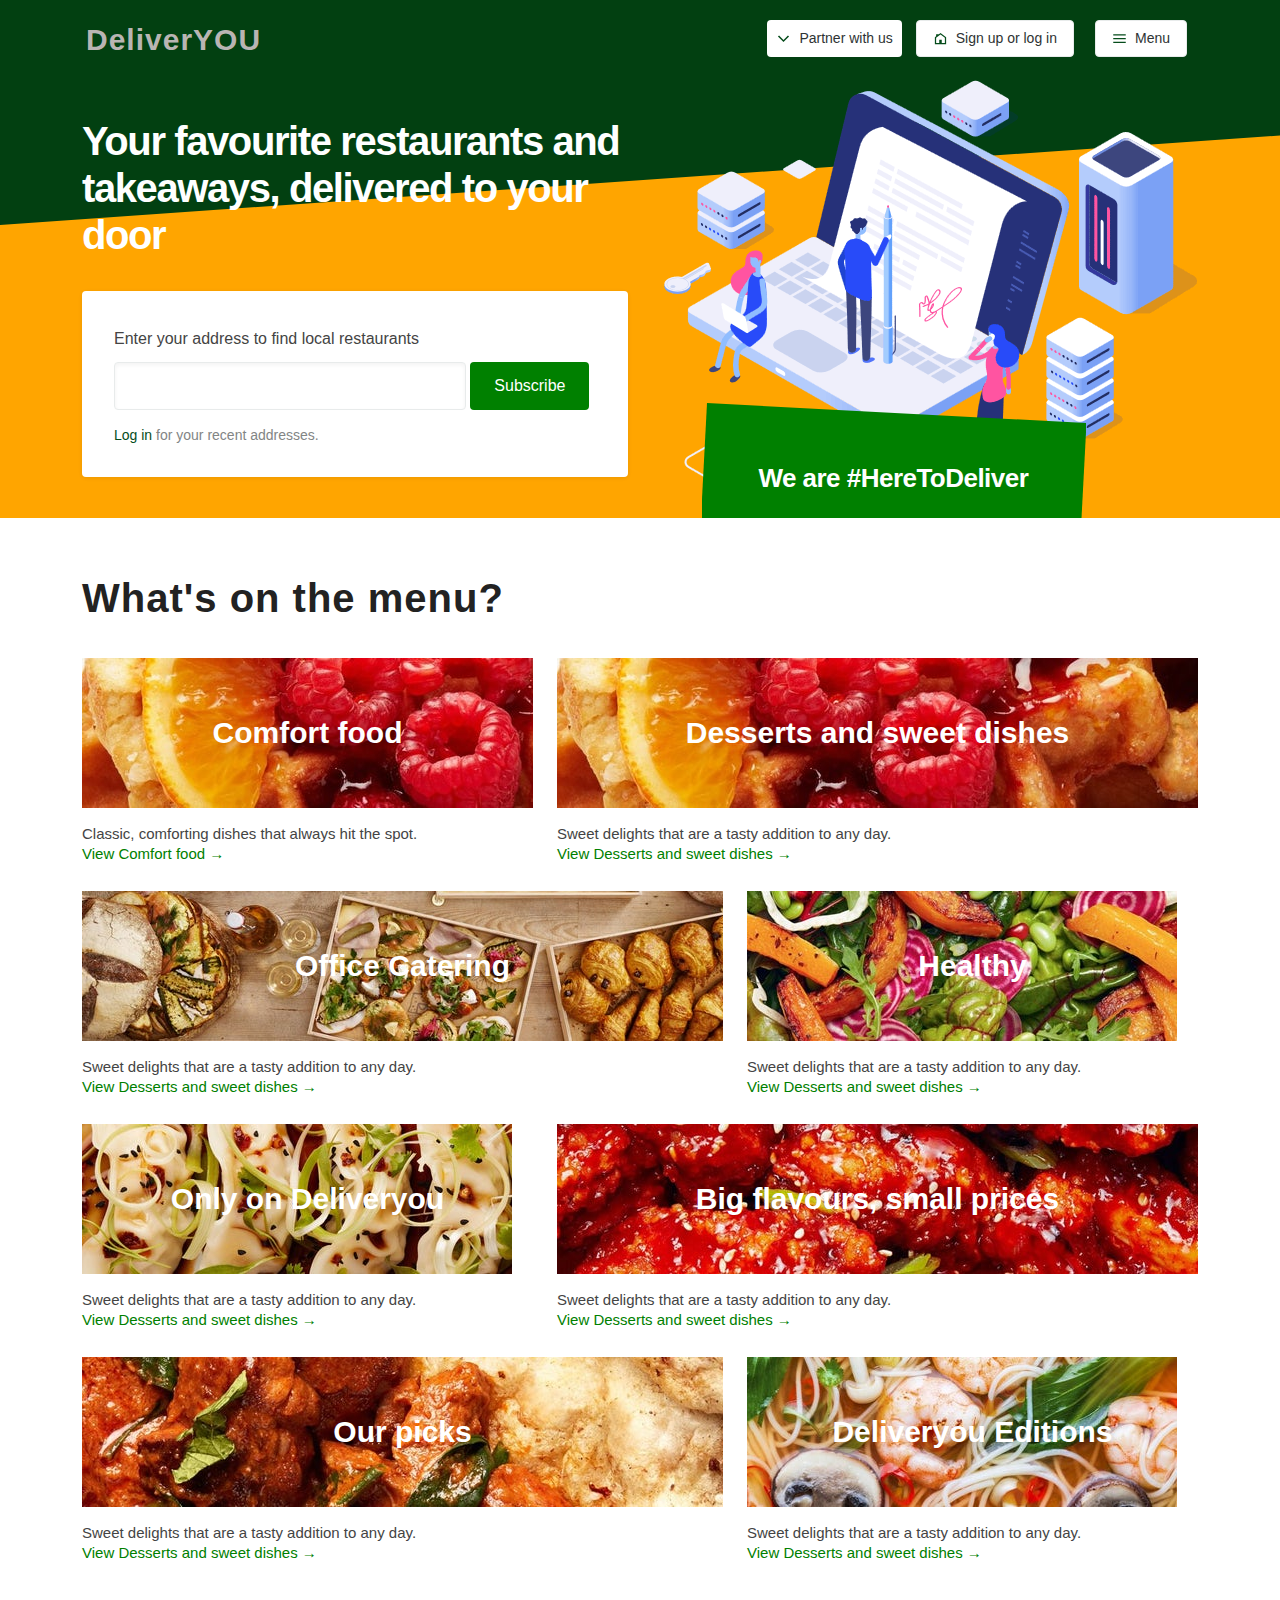
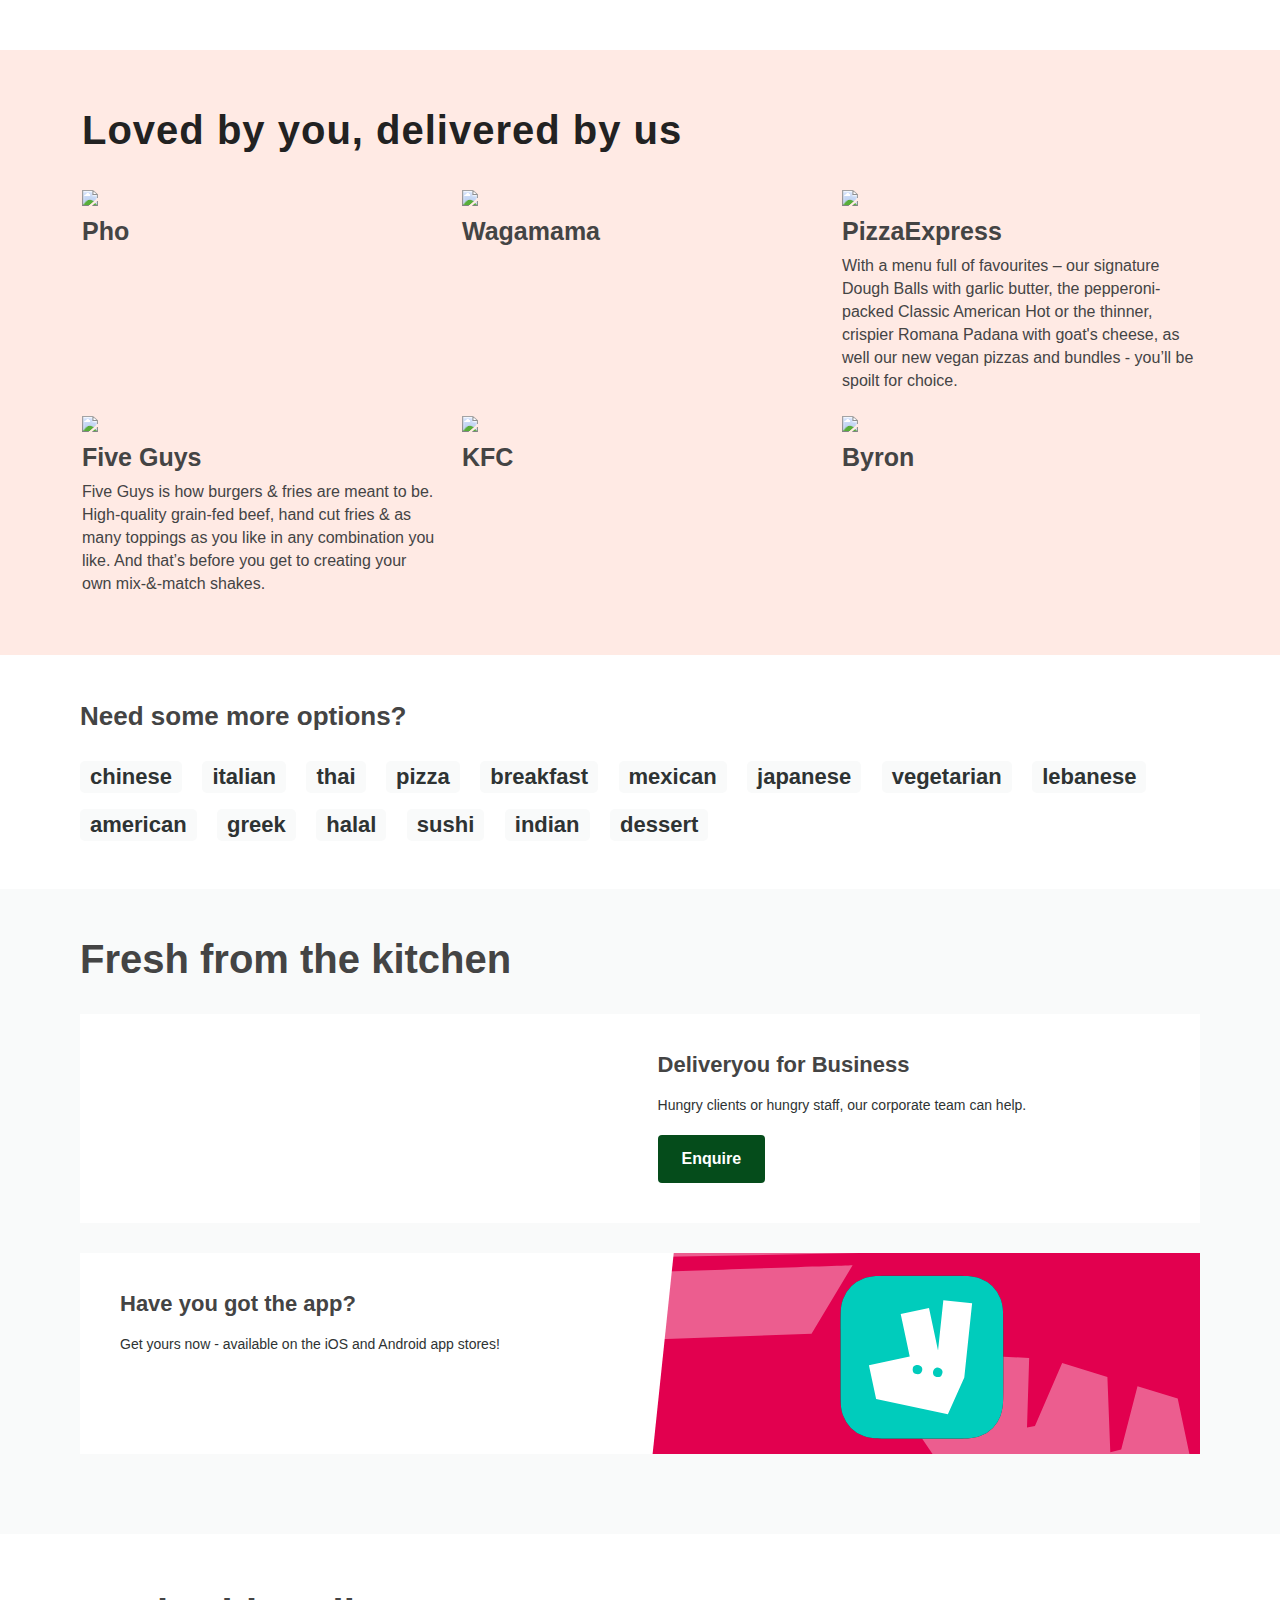
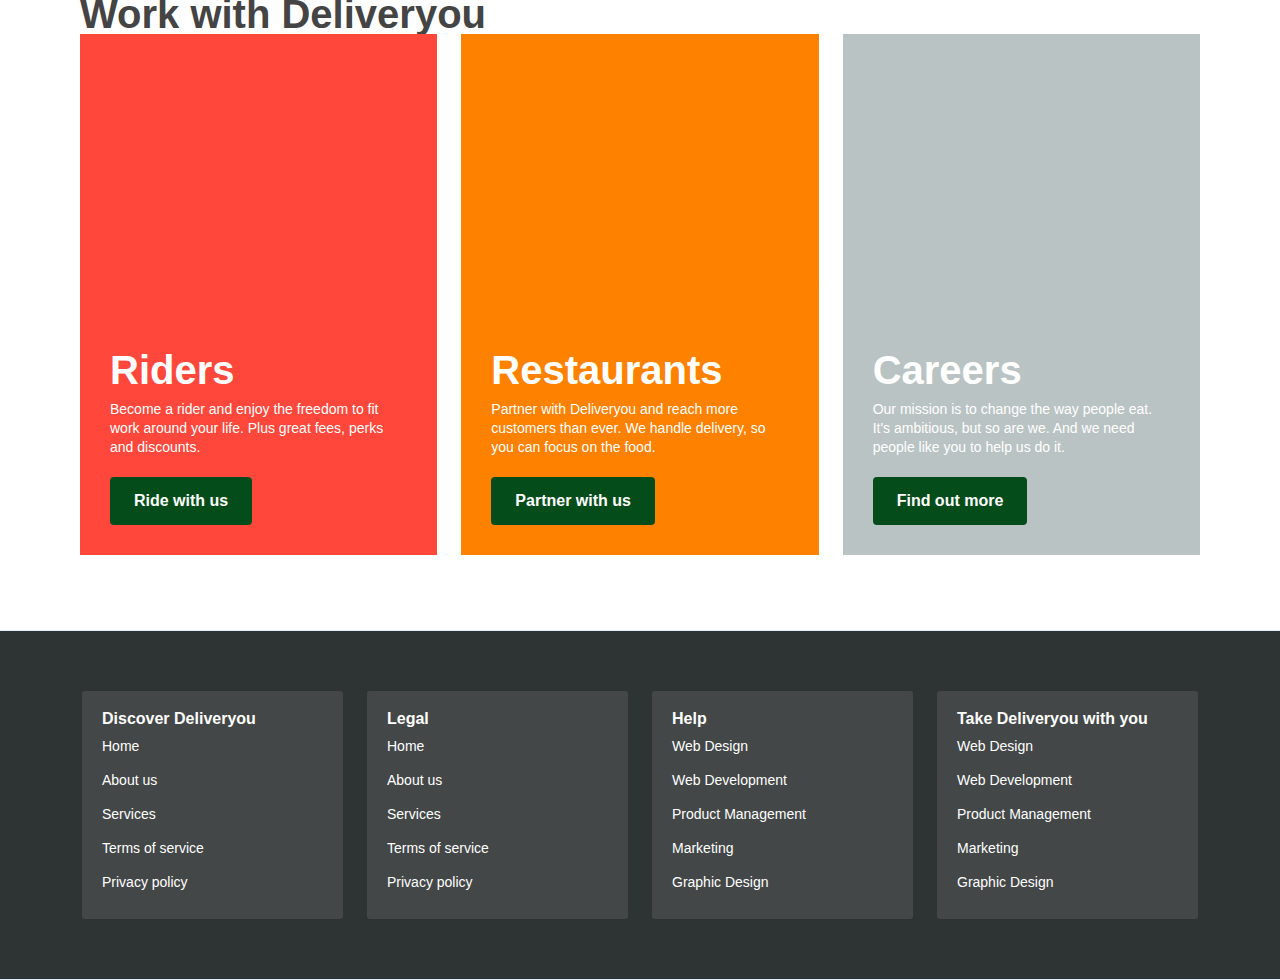
==== commit 296e4327: "update" ====
--- a/index.html
+++ b/index.html
@@ -5,7 +5,7 @@
   <meta charset="utf-8">
   <meta content="width=device-width, initial-scale=1.0" name="viewport">
 
-  <title>Deliveroo</title>
+  <title>Deliveryou</title>
   <meta content="" name="description">
 
   <meta content="" name="keywords">
@@ -31,6 +31,45 @@
   <!-- Template Main CSS File -->
   <link href="assets/css/style.css" rel="stylesheet">
   <style>
+  .sidenav {
+    height: 100%;
+    width: 0;
+    position: fixed;
+    z-index: 99;
+    top: 0;
+    right: 0;
+    background-color: #fff;
+    overflow-x: hidden;
+    transition: 0.5s;
+    padding-top: 60px;
+}
+
+.sidenav a {
+    padding: 8px 8px 8px 32px;
+    text-decoration: none;
+    font-size: 25px;
+    color: #818181;
+    display: block;
+    transition: 0.3s
+}
+
+.sidenav a:hover, .offcanvas a:focus{
+    color: #f1f1f1;
+}
+
+.closebtn {
+    position: absolute;
+    top: 0;
+    right: 25px;
+    font-size: 36px !important;
+    margin-left: 50px;
+}
+
+@media screen and (max-height: 450px) {
+  .sidenav {padding-top: 15px;}
+  .sidenav a {font-size: 18px;}
+}
+
   .dropbtn {
     background-color: #fff;
     color: #222;
@@ -100,7 +139,7 @@
 
                   
                   <div class="ccl-87125845a8a1011e">
-                    <button type="button" class="ccl-96b19cfbe8b53b1f">
+                    <button type="button" class="ccl-96b19cfbe8b53b1f" onclick="openNav()">
                       <span class="ccl-c7e8470a1e905a95">
                         <span class="ccl-462400680c526774 ccl-ed34b65f78f16205"><svg height="24" width="24" viewBox="0 0 24 24" class="ccl-0f24ac4b87ce1f67 ccl-ed34b65f78f16205 ccl-c738ab1fde928049"><path d="M2 13V11H22V13H2ZM2 19V17H22V19H2ZM2 7V5H22V7H2Z"></path></svg></span><span
                           class="ccl-19882374e640f487 ccl-417df52a76832172 ccl-deab34eb04186352 ccl-d20a5732188988de ccl-6a536dee6972c57c"><span
@@ -136,9 +175,9 @@
 </div>
 <div id="myDropdown" class="dropdown-content">
     <a class="ccl-8895c83ac1a67a9f" href="/apply?utm-campaign=ridewithus&amp;utm-medium=organic&amp;utm-source=landingpage"><span class="ccl-c7e8470a1e905a95 ccl-2b95b58eee016846"><span class="ccl-462400680c526774 ccl-ed34b65f78f16205"><svg height="24" width="24" viewBox="0 0 24 24" class="ccl-0f24ac4b87ce1f67 ccl-ed34b65f78f16205 ccl-c738ab1fde928049"><path d="M16.5858 3H21V5H17.4142L17.1232 5.29104L18.7563 11.0072C21.1224 11.1401 23 13.1008 23 15.5C23 17.9853 20.9853 20 18.5 20C16.0147 20 14 17.9853 14 15.5C14 13.6268 15.1445 12.0209 16.7724 11.3436L16.4548 10.232L9.90913 14.5958C9.96871 14.8879 10 15.1903 10 15.5C10 17.9853 7.98528 20 5.5 20C3.01472 20 1 17.9853 1 15.5C1 13.0147 3.01472 11 5.5 11C5.62604 11 5.75087 11.0052 5.87428 11.0153L7.38195 8H5V6H9L10 7V8H15.8171L14.8768 4.70896L16.5858 3ZM7.8018 11.6325C8.29065 11.924 8.71956 12.3056 9.06564 12.7544L13.1973 10H8.61802L7.8018 11.6325ZM8 15.5C8 14.1193 6.88071 13 5.5 13C4.11929 13 3 14.1193 3 15.5C3 16.8807 4.11929 18 5.5 18C6.88071 18 8 16.8807 8 15.5ZM18.5 18C19.8807 18 21 16.8807 21 15.5C21 14.1193 19.8807 13 18.5 13C17.1193 13 16 14.1193 16 15.5C16 16.8807 17.1193 18 18.5 18Z"></path></svg></span><span class="ccl-19882374e640f487 ccl-417df52a76832172 ccl-deab34eb04186352 ccl-d20a5732188988de ccl-6a536dee6972c57c"><span class="ccl-19882374e640f487 ccl-1daa0367dee37c3b ccl-a5fb02a1085896d3 ccl-84de633f8a9ceaad">Riders</span></span></span></a>
-  <a class="ccl-8895c83ac1a67a9f" href="https://restaurants.deliveroo.com/?utm-campaign=workwithus&amp;utm-medium=organic&amp;utm-source=landingpage"><span class="ccl-c7e8470a1e905a95 ccl-2b95b58eee016846"><span class="ccl-462400680c526774 ccl-ed34b65f78f16205"><svg height="24" width="24" viewBox="0 0 24 24" class="ccl-0f24ac4b87ce1f67 ccl-ed34b65f78f16205 ccl-c738ab1fde928049"><path d="M15.55 11.8642L13.8012 13.6129L19.749 20.3375L18.2509 21.6625L12.3844 15.0298L5.70707 21.7071L4.29286 20.2929L11.0568 13.5289L9.67929 12.112L6.93679 14.8345L2.99365 8.15994L4.35279 2.93054L12.4737 12.112L14.1358 10.45L12.7929 9.1071L12.8008 7.68498L17.3008 3.28498L18.6991 4.715L14.9222 8.40798L15.55 9.03578L19.2929 5.29288L20.7071 6.7071L16.9642 10.45L17.5079 10.9937L21.3008 7.28498L22.6991 8.715L18.1991 13.115L16.7929 13.1071L15.55 11.8642ZM5.34352 7.06944L5.14324 7.84003L7.32097 11.6642L8.40646 10.6124L5.34352 7.06944Z"></path></svg></span><span class="ccl-19882374e640f487 ccl-417df52a76832172 ccl-deab34eb04186352 ccl-d20a5732188988de ccl-6a536dee6972c57c"><span class="ccl-19882374e640f487 ccl-1daa0367dee37c3b ccl-a5fb02a1085896d3 ccl-84de633f8a9ceaad">Restaurants</span></span></span></a>
-  <a class="ccl-8895c83ac1a67a9f" href="https://careers.deliveroo.co.uk"><span class="ccl-c7e8470a1e905a95 ccl-2b95b58eee016846"><span class="ccl-462400680c526774 ccl-ed34b65f78f16205"><svg height="24" width="24" viewBox="0 0 24 24" class="ccl-0f24ac4b87ce1f67 ccl-ed34b65f78f16205 ccl-c738ab1fde928049"><path d="M17 3H7V6H2V20H22V6H17V3ZM15 6H9V5H15V6ZM4 8H20V11H4V8ZM20 12V18H4V12H9V14H15V12H20ZM10 12H14V13H10V12Z"></path></svg></span><span class="ccl-19882374e640f487 ccl-417df52a76832172 ccl-deab34eb04186352 ccl-d20a5732188988de ccl-6a536dee6972c57c"><span class="ccl-19882374e640f487 ccl-1daa0367dee37c3b ccl-a5fb02a1085896d3 ccl-84de633f8a9ceaad">Careers</span></span></span></a>
-  <a class="ccl-8895c83ac1a67a9f" href="/business"><span class="ccl-c7e8470a1e905a95 ccl-2b95b58eee016846"><span class="ccl-462400680c526774 ccl-ed34b65f78f16205"><svg height="24" width="24" viewBox="0 0 24 24" class="ccl-0f24ac4b87ce1f67 ccl-ed34b65f78f16205 ccl-c738ab1fde928049"><path d="M18 12H12V16H18V12Z"></path><path d="M2 3V21H22V3H2ZM4 5H7V8L6.5 9H4V5ZM8 5H11.5V8L11 9H8.5L8 8V5ZM12.5 8V5H16V8L15.5 9H13L12.5 8ZM17 5H20V9H17.5L17 8V5ZM20 10V19H10V12H6V19H4V10H7L7.5 9L8 10H11.5L12 9L12.5 10H16L16.5 9L17 10H20Z"></path></svg></span><span class="ccl-19882374e640f487 ccl-417df52a76832172 ccl-deab34eb04186352 ccl-d20a5732188988de ccl-6a536dee6972c57c"><span class="ccl-19882374e640f487 ccl-1daa0367dee37c3b ccl-a5fb02a1085896d3 ccl-84de633f8a9ceaad">Deliveroo for Business</span></span></span></a>
+  <a class="ccl-8895c83ac1a67a9f" href="https://restaurants.Deliveryou.com/?utm-campaign=workwithus&amp;utm-medium=organic&amp;utm-source=landingpage"><span class="ccl-c7e8470a1e905a95 ccl-2b95b58eee016846"><span class="ccl-462400680c526774 ccl-ed34b65f78f16205"><svg height="24" width="24" viewBox="0 0 24 24" class="ccl-0f24ac4b87ce1f67 ccl-ed34b65f78f16205 ccl-c738ab1fde928049"><path d="M15.55 11.8642L13.8012 13.6129L19.749 20.3375L18.2509 21.6625L12.3844 15.0298L5.70707 21.7071L4.29286 20.2929L11.0568 13.5289L9.67929 12.112L6.93679 14.8345L2.99365 8.15994L4.35279 2.93054L12.4737 12.112L14.1358 10.45L12.7929 9.1071L12.8008 7.68498L17.3008 3.28498L18.6991 4.715L14.9222 8.40798L15.55 9.03578L19.2929 5.29288L20.7071 6.7071L16.9642 10.45L17.5079 10.9937L21.3008 7.28498L22.6991 8.715L18.1991 13.115L16.7929 13.1071L15.55 11.8642ZM5.34352 7.06944L5.14324 7.84003L7.32097 11.6642L8.40646 10.6124L5.34352 7.06944Z"></path></svg></span><span class="ccl-19882374e640f487 ccl-417df52a76832172 ccl-deab34eb04186352 ccl-d20a5732188988de ccl-6a536dee6972c57c"><span class="ccl-19882374e640f487 ccl-1daa0367dee37c3b ccl-a5fb02a1085896d3 ccl-84de633f8a9ceaad">Restaurants</span></span></span></a>
+  <a class="ccl-8895c83ac1a67a9f" href="https://careers.Deliveryou.co.uk"><span class="ccl-c7e8470a1e905a95 ccl-2b95b58eee016846"><span class="ccl-462400680c526774 ccl-ed34b65f78f16205"><svg height="24" width="24" viewBox="0 0 24 24" class="ccl-0f24ac4b87ce1f67 ccl-ed34b65f78f16205 ccl-c738ab1fde928049"><path d="M17 3H7V6H2V20H22V6H17V3ZM15 6H9V5H15V6ZM4 8H20V11H4V8ZM20 12V18H4V12H9V14H15V12H20ZM10 12H14V13H10V12Z"></path></svg></span><span class="ccl-19882374e640f487 ccl-417df52a76832172 ccl-deab34eb04186352 ccl-d20a5732188988de ccl-6a536dee6972c57c"><span class="ccl-19882374e640f487 ccl-1daa0367dee37c3b ccl-a5fb02a1085896d3 ccl-84de633f8a9ceaad">Careers</span></span></span></a>
+  <a class="ccl-8895c83ac1a67a9f" href="/business"><span class="ccl-c7e8470a1e905a95 ccl-2b95b58eee016846"><span class="ccl-462400680c526774 ccl-ed34b65f78f16205"><svg height="24" width="24" viewBox="0 0 24 24" class="ccl-0f24ac4b87ce1f67 ccl-ed34b65f78f16205 ccl-c738ab1fde928049"><path d="M18 12H12V16H18V12Z"></path><path d="M2 3V21H22V3H2ZM4 5H7V8L6.5 9H4V5ZM8 5H11.5V8L11 9H8.5L8 8V5ZM12.5 8V5H16V8L15.5 9H13L12.5 8ZM17 5H20V9H17.5L17 8V5ZM20 10V19H10V12H6V19H4V10H7L7.5 9L8 10H11.5L12 9L12.5 10H16L16.5 9L17 10H20Z"></path></svg></span><span class="ccl-19882374e640f487 ccl-417df52a76832172 ccl-deab34eb04186352 ccl-d20a5732188988de ccl-6a536dee6972c57c"><span class="ccl-19882374e640f487 ccl-1daa0367dee37c3b ccl-a5fb02a1085896d3 ccl-84de633f8a9ceaad">Deliveryou for Business</span></span></span></a>
   </div>
 				</li>
               </ul>
@@ -243,7 +282,7 @@
           <div class="col-lg-5">
             <div class="box" style="background-image:url(assets/img/menu-tag-image3.jpg); background-repeat:no-repeat;">
 
-              <h3>Only on Deliveroo</h3>
+              <h3>Only on Deliveryou</h3>
 
             </div>
             <div class="box-text">Sweet delights that are a tasty addition to any day. <span>View Desserts and sweet
@@ -274,7 +313,7 @@
             <div class="box" style="background-image:url(assets/img/menu-tag-image6.jpg); background-repeat:no-repeat;">
 
 
-              <h3>Deliveroo Editions</h3>
+              <h3>Deliveryou Editions</h3>
 
             </div>
             <div class="box-text">Sweet delights that are a tasty addition to any day. <span>View Desserts and sweet
@@ -407,7 +446,7 @@
               </div>
             </div>
             <div class="HomepageMarketingContent-853302eb6c4db5ce">
-              <h3 class="HomepageMarketingContent-75eb63df1ec8a42d">Deliveroo for Business</h3>
+              <h3 class="HomepageMarketingContent-75eb63df1ec8a42d">Deliveryou for Business</h3>
               <p class="ccl-19882374e640f487 ccl-1daa0367dee37c3b ccl-a5fb02a1085896d3 ccl-9d0a5327c911d0f3">Hungry
                 clients or hungry staff, our corporate team can help.</p>
               <p class="HomepageMarketingContent-3a262dfe31902a56"><span class="ccl-67e0c7f3fe50cf69"><a
@@ -430,10 +469,10 @@
               </div>
               <p class="HomepageMarketingContent-3a262dfe31902a56"><a href="/app?platform=ios" target="_blank"
                   rel="noopener noreferrer"><span class="ccl-9515d92382999d48"><span
-                      class="ccl-f90a9461a8351bfb ccl-ed1ef21fd5589187">Download Deliveroo in the App
+                      class="ccl-f90a9461a8351bfb ccl-ed1ef21fd5589187">Download Deliveryou in the App
                       Store</span></span></a><a href="/app?platform=android" target="_blank"
                   rel="noopener noreferrer"><span class="ccl-9515d92382999d48"><span
-                      class="ccl-f90a9461a8351bfb ccl-4f679b4f054d4574">Get Deliveroo on Google Play</span></span></a>
+                      class="ccl-f90a9461a8351bfb ccl-4f679b4f054d4574">Get Deliveryou on Google Play</span></span></a>
               </p>
             </div>
           </li>
@@ -443,7 +482,7 @@
 
     <section class="HomepageWorkWithUs-4623fd8ca9d35ea3">
       <div class="ccl-d523c73794f30c03 ccl-917a4d5b8cd3a9e3">
-        <h3 class="HomepageWorkWithUs-aab39f0c7992bf23">Work with Deliveroo</h3>
+        <h3 class="HomepageWorkWithUs-aab39f0c7992bf23">Work with Deliveryou</h3>
         <div class="HomepageWorkWithUs-51ce66e30fd45e60">
           <div class="HomepageWorkWithUs-23e544320cde44e6 HomepageWorkWithUs-ff6a5429664a6277">
             <div class="HomepageWorkWithUs-478f2e1ce03c65bb">
@@ -480,7 +519,7 @@
             <div class="HomepageWorkWithUs-9bb2ef37a631394c">
               <h4 class="HomepageWorkWithUs-8d088e4ff9974728">Restaurants</h4>
               <p class="ccl-19882374e640f487 ccl-1daa0367dee37c3b ccl-1f89da61a98d89af ccl-9d0a5327c911d0f3">Partner
-                with Deliveroo and reach more customers than ever. We handle delivery, so you can focus on the food.</p>
+                with Deliveryou and reach more customers than ever. We handle delivery, so you can focus on the food.</p>
               <span class="HomepageWorkWithUs-b2695cb705e84eec"><span class="ccl-67e0c7f3fe50cf69"><a
                     href="#"
                     class="ccl-d0484b0360a2b432 ccl-233931c277401e86 ccl-ed9aadeaa18a9f19" tabindex="0"><span
@@ -520,7 +559,7 @@
         <div class="row gy-4">
           <div class="col-lg-3 col-6">
             <div class="footer-links">
-              <h4>Discover Deliveroo</h4>
+              <h4>Discover Deliveryou</h4>
               <ul>
                 <li> <a href="#">Home</a></li>
                 <li> <a href="#">About us</a></li>
@@ -558,7 +597,7 @@
 
           <div class="col-lg-3 col-6">
             <div class=" footer-links">
-              <h4>Take Deliveroo with you</h4>
+              <h4>Take Deliveryou with you</h4>
               <ul>
                 <li> <a href="#">Web Design</a></li>
                 <li> <a href="#">Web Development</a></li>
@@ -573,6 +612,15 @@
       </div>
     </div>
   </footer><!-- End Footer -->
+  
+  <div id="mySidenav" class="sidenav">
+  <a href="javascript:void(0)" class="closebtn" onclick="closeNav()">×</a>
+  <a href="tryit.asp-filename=tryhow_js_sidenav.html#">About</a>		
+  <a href="tryit.asp-filename=tryhow_js_sidenav.html#">Services</a>		
+  <a href="tryit.asp-filename=tryhow_js_sidenav.html#">Clients</a>		
+  <a href="tryit.asp-filename=tryhow_js_sidenav.html#">Contact</a>			
+</div>
+
 
   <a href="#" class="back-to-top d-flex align-items-center justify-content-center"><i
       class="bi bi-arrow-up-short"></i></a>
@@ -610,6 +658,18 @@
   }
 }
 </script>
+<script>
+
+function openNav() {
+    document.getElementById("mySidenav").style.width = "375px";
+	document.body.style.backgroundColor = "rgba(0,0,0,0.4)";
+}
+function closeNav() {
+    document.getElementById("mySidenav").style.width = "0";
+	document.body.style.backgroundColor = "#fff";
+}
+     
+</script>
 
 
 </body>
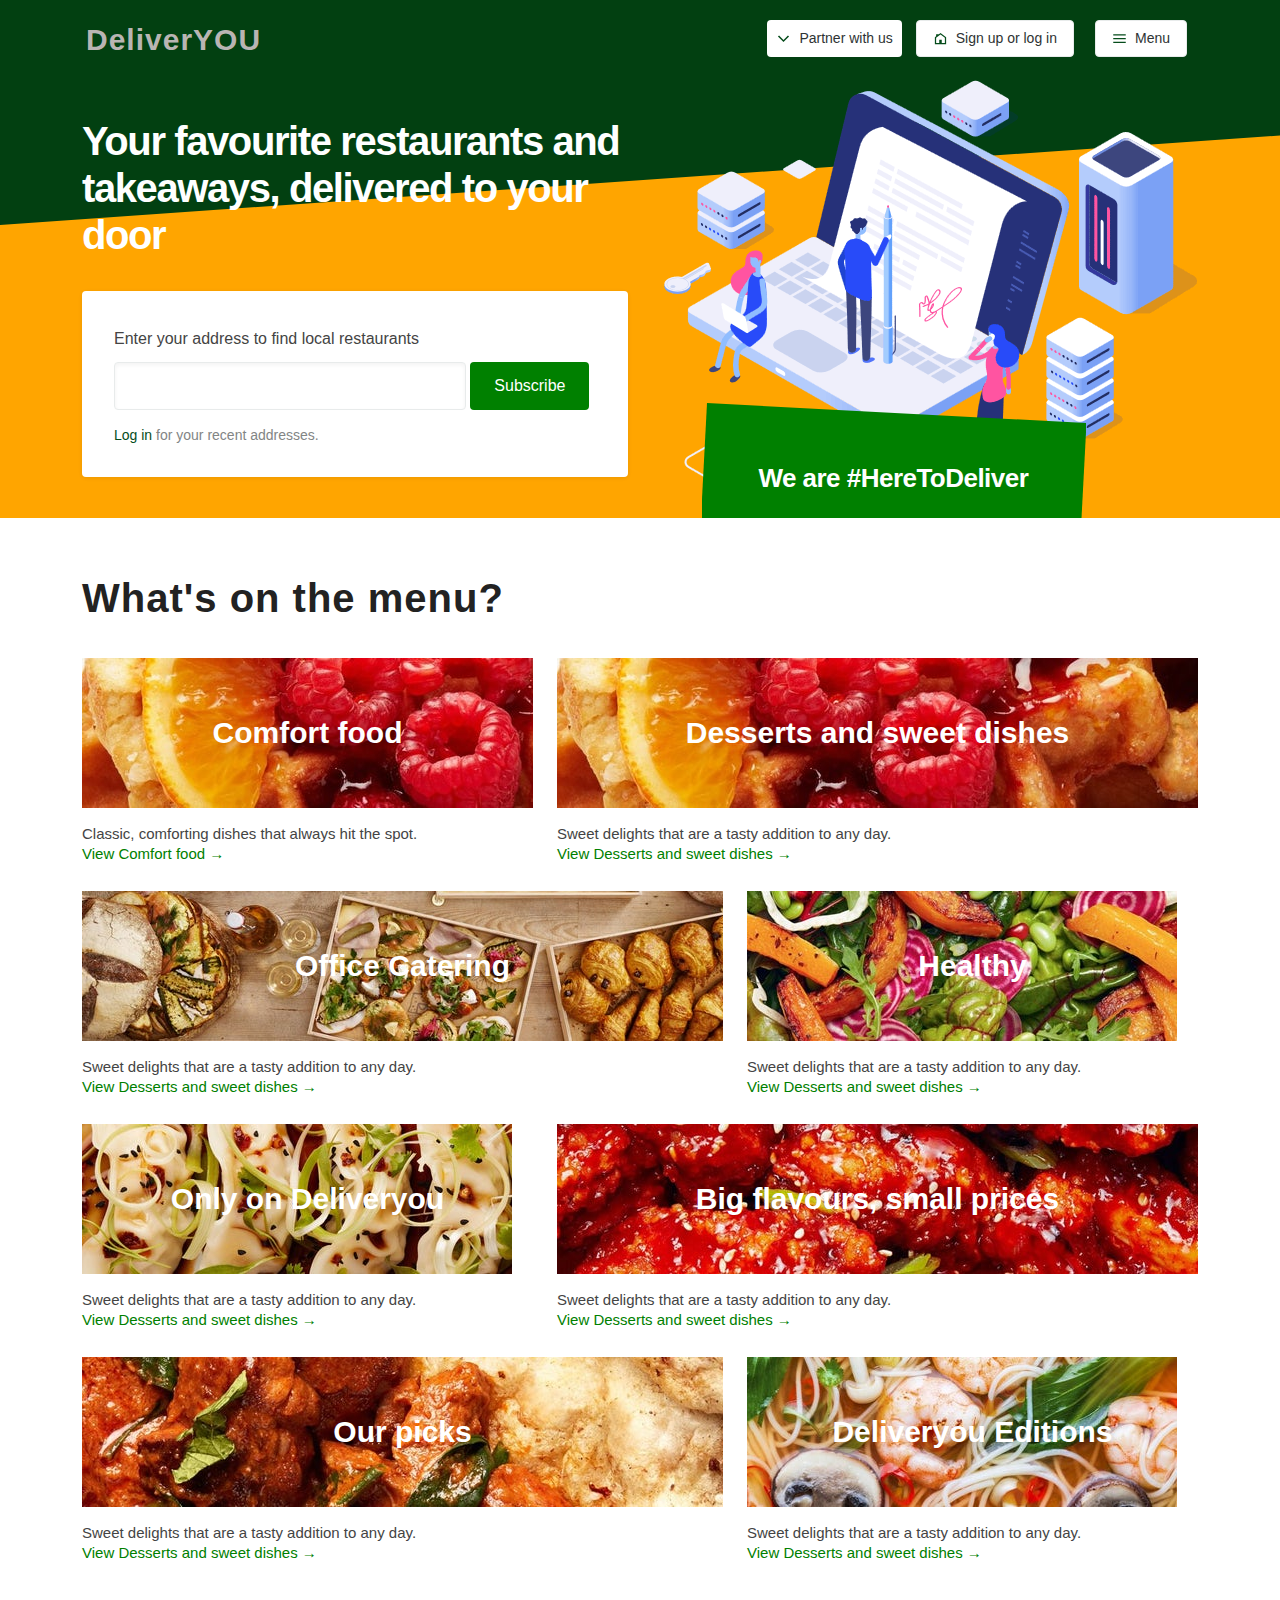
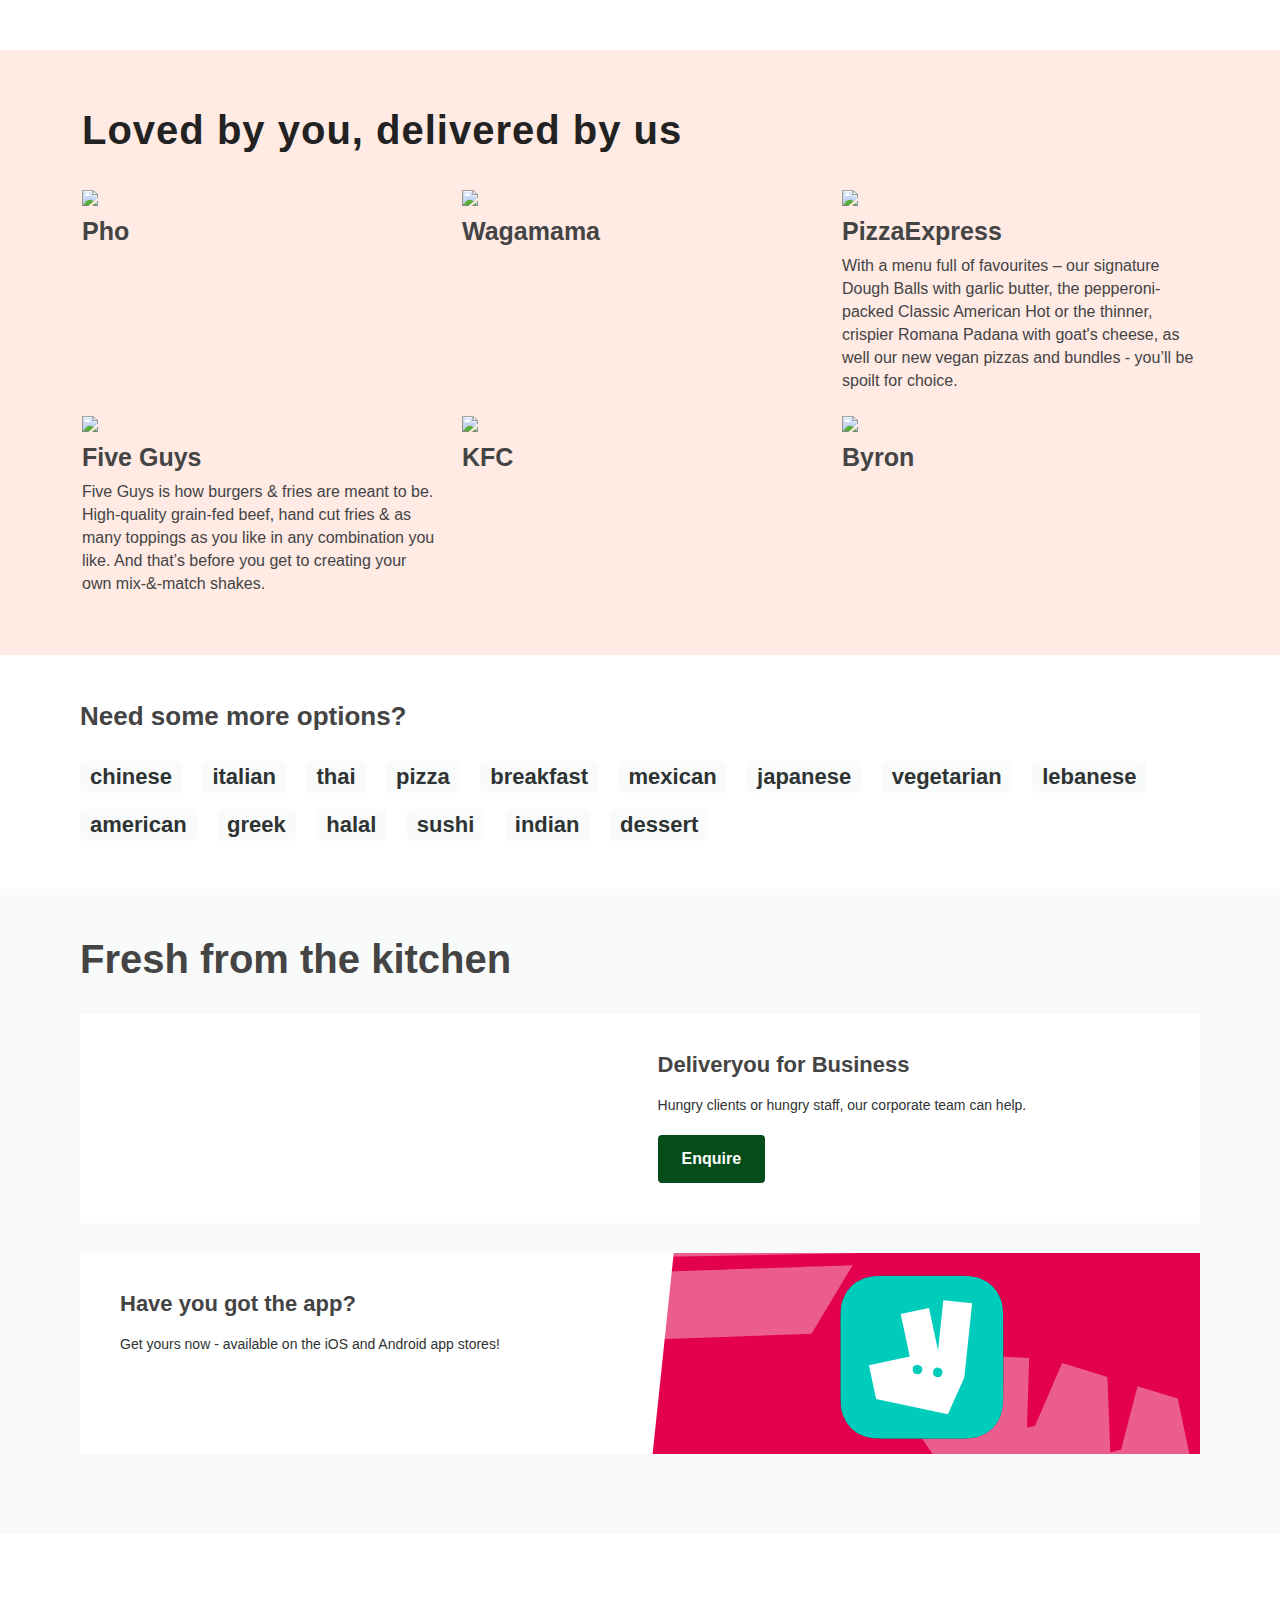
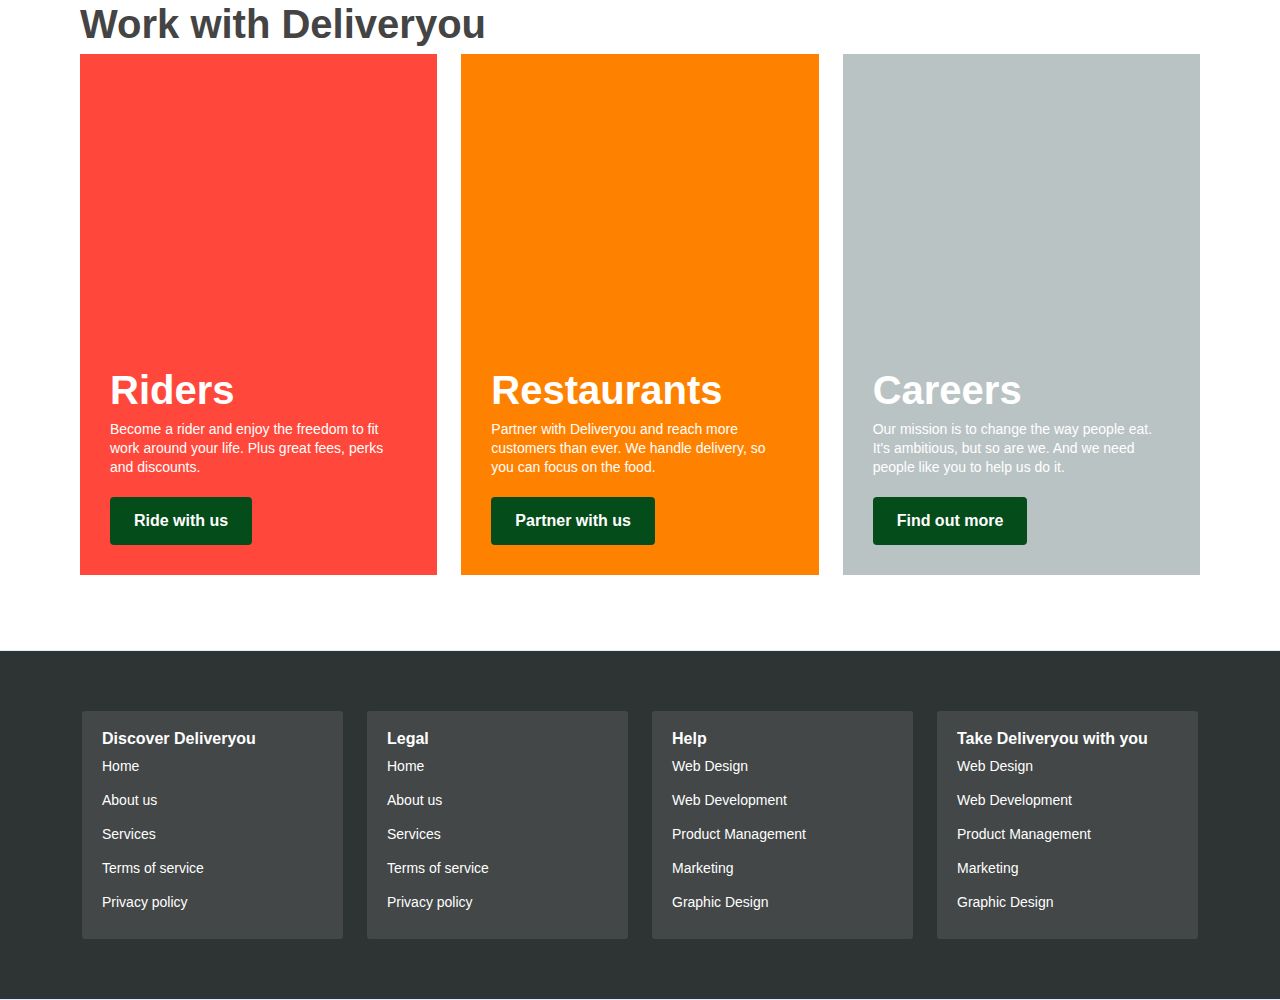
==== commit 086514f8: "update" ====
--- a/index.html
+++ b/index.html
@@ -35,7 +35,7 @@
     height: 100%;
     width: 0;
     position: fixed;
-    z-index: 99;
+    z-index: 999;
     top: 0;
     right: 0;
     background-color: #fff;
@@ -47,7 +47,7 @@
 .sidenav a {
     padding: 8px 8px 8px 32px;
     text-decoration: none;
-    font-size: 25px;
+    font-size: 18px;
     color: #818181;
     display: block;
     transition: 0.3s
@@ -59,9 +59,9 @@
 
 .closebtn {
     position: absolute;
-    top: 0;
-    right: 25px;
-    font-size: 36px !important;
+    top: 12px;
+    right: 13px;
+    font-size: 26px !important;
     margin-left: 50px;
 }
 
@@ -557,7 +557,7 @@
     <div class="footer-top">
       <div class="container">
         <div class="row gy-4">
-          <div class="col-lg-3 col-6">
+          <div class="col-lg-3 col-md-6">
             <div class="footer-links">
               <h4>Discover Deliveryou</h4>
               <ul>
@@ -569,7 +569,7 @@
               </ul>
             </div>
           </div>
-          <div class="col-lg-3 col-6">
+          <div class="col-lg-3 col-md-6">
             <div class="footer-links">
               <h4>Legal</h4>
               <ul>
@@ -582,7 +582,7 @@
             </div>
           </div>
 
-          <div class="col-lg-3 col-6">
+          <div class="col-lg-3 col-md-6">
             <div class=" footer-links">
               <h4>Help</h4>
               <ul>
@@ -595,7 +595,7 @@
             </div>
           </div>
 
-          <div class="col-lg-3 col-6">
+          <div class="col-lg-3 col-md-6">
             <div class=" footer-links">
               <h4>Take Deliveryou with you</h4>
               <ul>
@@ -614,11 +614,9 @@
   </footer><!-- End Footer -->
   
   <div id="mySidenav" class="sidenav">
-  <a href="javascript:void(0)" class="closebtn" onclick="closeNav()">×</a>
-  <a href="tryit.asp-filename=tryhow_js_sidenav.html#">About</a>		
-  <a href="tryit.asp-filename=tryhow_js_sidenav.html#">Services</a>		
-  <a href="tryit.asp-filename=tryhow_js_sidenav.html#">Clients</a>		
-  <a href="tryit.asp-filename=tryhow_js_sidenav.html#">Contact</a>			
+  
+  <div class="ccl-4bf1f00d5565afdf"><span class="ccl-1b0ffd1d711941bf">DeliverYou</span><button class="ccl-278471505a00ead6" type="button" aria-label="Close"><span class="ccl-462400680c526774 ccl-abe5c41af1b9498e closebtn" onclick="closeNav()"><svg height="24" width="24" viewBox="0 0 24 24" class="ccl-0f24ac4b87ce1f67 ccl-abe5c41af1b9498e ccl-c738ab1fde928049"><path d="M12.0001 10.2322L5.88398 4.11612L4.11621 5.88389L10.2323 12L4.11621 18.1161L5.88398 19.8839L12.0001 13.7678L18.1162 19.8839L19.884 18.1161L13.7679 12L19.884 5.88389L18.1162 4.11612L12.0001 10.2322Z"></path></svg></span></button></div>
+  <div class="ccl-7a4968ab8c9a066b"><div class="ccl-67e0c7f3fe50cf69 ccl-a97a150ddadaa172 ccl-85b2395f51210087"><a class="ccl-d0484b0360a2b432 ccl-233931c277401e86 ccl-a97a150ddadaa172 ccl-ed9aadeaa18a9f19" href="/login?redirect=%2F"><span class="ccl-cce251427bbe4ec4">Sign up or log in</span></a></div><ul class="ccl-4876ecf18c298c50"><li class="ccl-f1fdcd30497a827f"><a class="ccl-b757c6f9e5f59909" href="/faq"><div class="ccl-b7fbd1de54d494f3"><span class="ccl-0b7e49ee429aa5f2"><span class="ccl-462400680c526774 ccl-abe5c41af1b9498e ccl-a0603812a874844f"><svg height="24" width="24" viewBox="0 0 24 24" class="ccl-0f24ac4b87ce1f67 ccl-abe5c41af1b9498e ccl-1e6f880f67285c2e"><path d="M12 22C6.47715 22 2 17.5228 2 12C2 6.47715 6.47715 2 12 2C17.5228 2 22 6.47715 22 12C22 17.5228 17.5228 22 12 22ZM12 20C16.4183 20 20 16.4183 20 12C20 7.58172 16.4183 4 12 4C7.58172 4 4 7.58172 4 12C4 16.4183 7.58172 20 12 20ZM11.4308 15.626C12.3766 15.626 12.8576 16.0536 12.8576 16.8204C12.8576 17.5723 12.3928 18 11.4308 18C10.4688 18 10.004 17.6166 10.004 16.8204C10.004 16.0536 10.4688 15.626 11.4308 15.626ZM12.1844 7C14.1402 7 16 7.7667 16 10.1555C16 12.0133 14.7654 13.1193 12.6654 13.5764V14.9182H10.2604V12.2198C11.8156 12.1019 13.4508 11.7038 13.4508 10.126C13.4508 9.19707 12.8738 8.84314 12.056 8.84314C11.062 8.84314 10.5491 9.31495 10.3567 10.3767L8 10.0376C8.25644 8.1649 9.69941 7 12.1844 7Z"></path></svg></span></span><span class="ccl-60c905a08065f0de"><span class="ccl-19882374e640f487 ccl-1daa0367dee37c3b ccl-9d0a5327c911d0f3">FAQs</span></span><span class="ccl-7871ce9cabec2a82"><span class="ccl-462400680c526774 ccl-ed34b65f78f16205"><svg height="24" width="24" viewBox="0 0 24 24" class="ccl-0f24ac4b87ce1f67 ccl-ed34b65f78f16205 ccl-c738ab1fde928049"><path d="M7.11621 19.1161L8.88398 20.8839L17.7679 12L8.88398 3.11612L7.11621 4.88389L14.2323 12L7.11621 19.1161Z"></path></svg></span></span></div></a></li></ul><div class="ccl-85b2395f51210087 ccl-6dda4450c8754636"><div class="ccl-35e94f4f887a8736 ccl-c9da0519c26dc749 ccl-78aebf0b4abc45f1"><select id="languages-picker" class="ccl-703b8463b9fc90ae" name="languages"><option value="/">English</option></select><label class="ccl-b5d86f97014f6b5c" for="languages-picker">English<span class="ccl-462400680c526774 ccl-ed34b65f78f16205 ccl-24c197eb36c1c3d3"><svg height="24" width="24" viewBox="0 0 24 24" class="ccl-0f24ac4b87ce1f67 ccl-ed34b65f78f16205 ccl-1e6f880f67285c2e"><path d="M7.88398 14.1161L12.0001 18.2322L16.1162 14.1161L17.884 15.8839L12.0001 21.7678L6.11621 15.8839L7.88398 14.1161ZM16.1162 9.76777L12.0001 5.65165L7.88398 9.76777L6.11621 8L12.0001 2.11612L17.884 8L16.1162 9.76777Z"></path></svg></span></label></div><div class="ccl-35e94f4f887a8736 ccl-c9da0519c26dc749 ccl-78aebf0b4abc45f1"><select id="countries-picker" class="ccl-703b8463b9fc90ae" name="countries"><option value="/session-transfer?to=https%3A%2F%2Fdeliveroo.com.au">Australia</option><option value="/session-transfer?to=https%3A%2F%2Fdeliveroo.be">Belgium</option><option value="/session-transfer?to=https%3A%2F%2Fdeliveroo.fr">France</option><option value="/session-transfer?to=https%3A%2F%2Fdeliveroo.de">Germany</option><option value="/session-transfer?to=https%3A%2F%2Fdeliveroo.hk">Hong Kong</option><option value="/session-transfer?to=https%3A%2F%2Fdeliveroo.ie">Ireland</option><option value="/session-transfer?to=https%3A%2F%2Fdeliveroo.it">Italy</option><option value="/session-transfer?to=https%3A%2F%2Fdeliveroo.com.kw">Kuwait</option><option value="/session-transfer?to=https%3A%2F%2Fdeliveroo.nl">Netherlands</option><option value="/session-transfer?to=https%3A%2F%2Fdeliveroo.com.sg">Singapore</option><option value="/session-transfer?to=https%3A%2F%2Fdeliveroo.es">Spain</option><option value="/session-transfer?to=https%3A%2F%2Fdeliveroo.tw">Taiwan</option><option value="/session-transfer?to=https%3A%2F%2Fdeliveroo.ae">United Arab Emirates</option><option value="/session-transfer?to=https%3A%2F%2Fdeliveroo.co.uk">United Kingdom</option></select><label class="ccl-b5d86f97014f6b5c" for="countries-picker">United Kingdom<span class="ccl-462400680c526774 ccl-ed34b65f78f16205 ccl-24c197eb36c1c3d3"><svg height="24" width="24" viewBox="0 0 24 24" class="ccl-0f24ac4b87ce1f67 ccl-ed34b65f78f16205 ccl-1e6f880f67285c2e"><path d="M7.88398 14.1161L12.0001 18.2322L16.1162 14.1161L17.884 15.8839L12.0001 21.7678L6.11621 15.8839L7.88398 14.1161ZM16.1162 9.76777L12.0001 5.65165L7.88398 9.76777L6.11621 8L12.0001 2.11612L17.884 8L16.1162 9.76777Z"></path></svg></span></label></div></div></div>			
 </div>
 
 
--- a/assets/css/consum.css
+++ b/assets/css/consum.css
@@ -2548,7 +2548,10 @@
     background-size: contain;
     background-repeat: no-repeat;
     background-position: 50%;
-    text-indent: -9999px;
+    font-size:20px;
+	font-weight:bold;
+	color:grey;
+	line-height:33px;
     overflow: hidden;
     background-image: url(assets/img/logo-teal.svg);
     background-color: transparent;
--- a/assets/css/style.css
+++ b/assets/css/style.css
@@ -66,12 +66,58 @@
   font-weight: 700;
   color: #012970;
 }
+.HomepageWorkWithUs-aab39f0c7992bf23{
+	font-size:30px;
+	padding:10px 0;
+}
 
 @media (max-width: 768px) {
   .section-header p {
     font-size: 28px;
     line-height: 32px;
   }
+  .HomepageMarketingContent-853302eb6c4db5ce{
+	  
+	  padding:10px;
+  }
+  .HomepageMarketingContent-75eb63df1ec8a42d{
+	  font-size:20px;
+	  margin:0 0 6px;
+  }
+  .HomepageMarketingContent-3a262dfe31902a56{
+	  display:none;
+  }
+  .HomepageMarketingContent-309cdd561cf126dd{
+	  font-size:29px;
+	  margin:0 0 17px;
+  }
+  .section-header h2{
+	  font-size:24px;
+  }
+  .services .service-box h3{
+	  font-size:19px;
+	  padding:6px 0;
+  }
+  .services .service-box p{
+	  font-size:14px;
+	  line-height:21px;
+  }
+  .HomepageMarketingContent-309cdd561cf126dd{
+	font-size:26px;
+	margin:0 0 25px;
+}
+.values .box h3{
+	padding:44px 10px;
+}
+.HomepageWorkWithUs-8d088e4ff9974728{
+	font-size:25px;
+}
+.HomepageWorkWithUs-9bb2ef37a631394c{
+	padding:11px;
+}
+.HomepageFeaturedLandingPageTags-e9048103aff13064 li a{
+	font-size:18px;
+}
 }
 
 /*--------------------------------------------------------------
@@ -448,9 +494,9 @@
 	height:100%;
 	position:absolute;
 	right:0;
-	background-image:url(https://cwa.roocdn.com/_next/static/campaign.5add8e18.svg);
+	/*background-image:url(https://cwa.roocdn.com/_next/static/campaign.5add8e18.svg);
 	background-position:calc(50% + 300px) calc(30% + 90px);
-	background-repeat:no-repeat;
+	background-repeat:no-repeat;*/
 }
 .hero-camp-banner{
 	
@@ -549,7 +595,7 @@
 @media (max-width: 991px) {
   .hero {
     height: auto;
-    padding: 120px 0 60px 0;
+    padding: 0px 0 60px 0;
   }
   .hero .hero-img {
     text-align: center;
@@ -565,13 +611,23 @@
     text-align: center;
   }
   .hero h1 {
-    font-size: 32px;
+    font-size: 27px;
+	line-height:35px;
   }
   .hero h2 {
     font-size: 24px;
   }
   .hero .hero-img img {
     width: 100%;
+  }
+  .nav-menu{
+	  max-height:50px;
+  }
+  .header-top{
+	  padding:0 7px;
+  }
+  .header{
+	  padding:6px 0;
   }
 }
 
@@ -1028,6 +1084,11 @@
   transition: 0.3s;
   border-radius: 5px;
 }
+.services .service-box img{
+  
+  max-width: 100%;
+  
+}
 
 .services .service-box .icon {
   font-size: 36px;
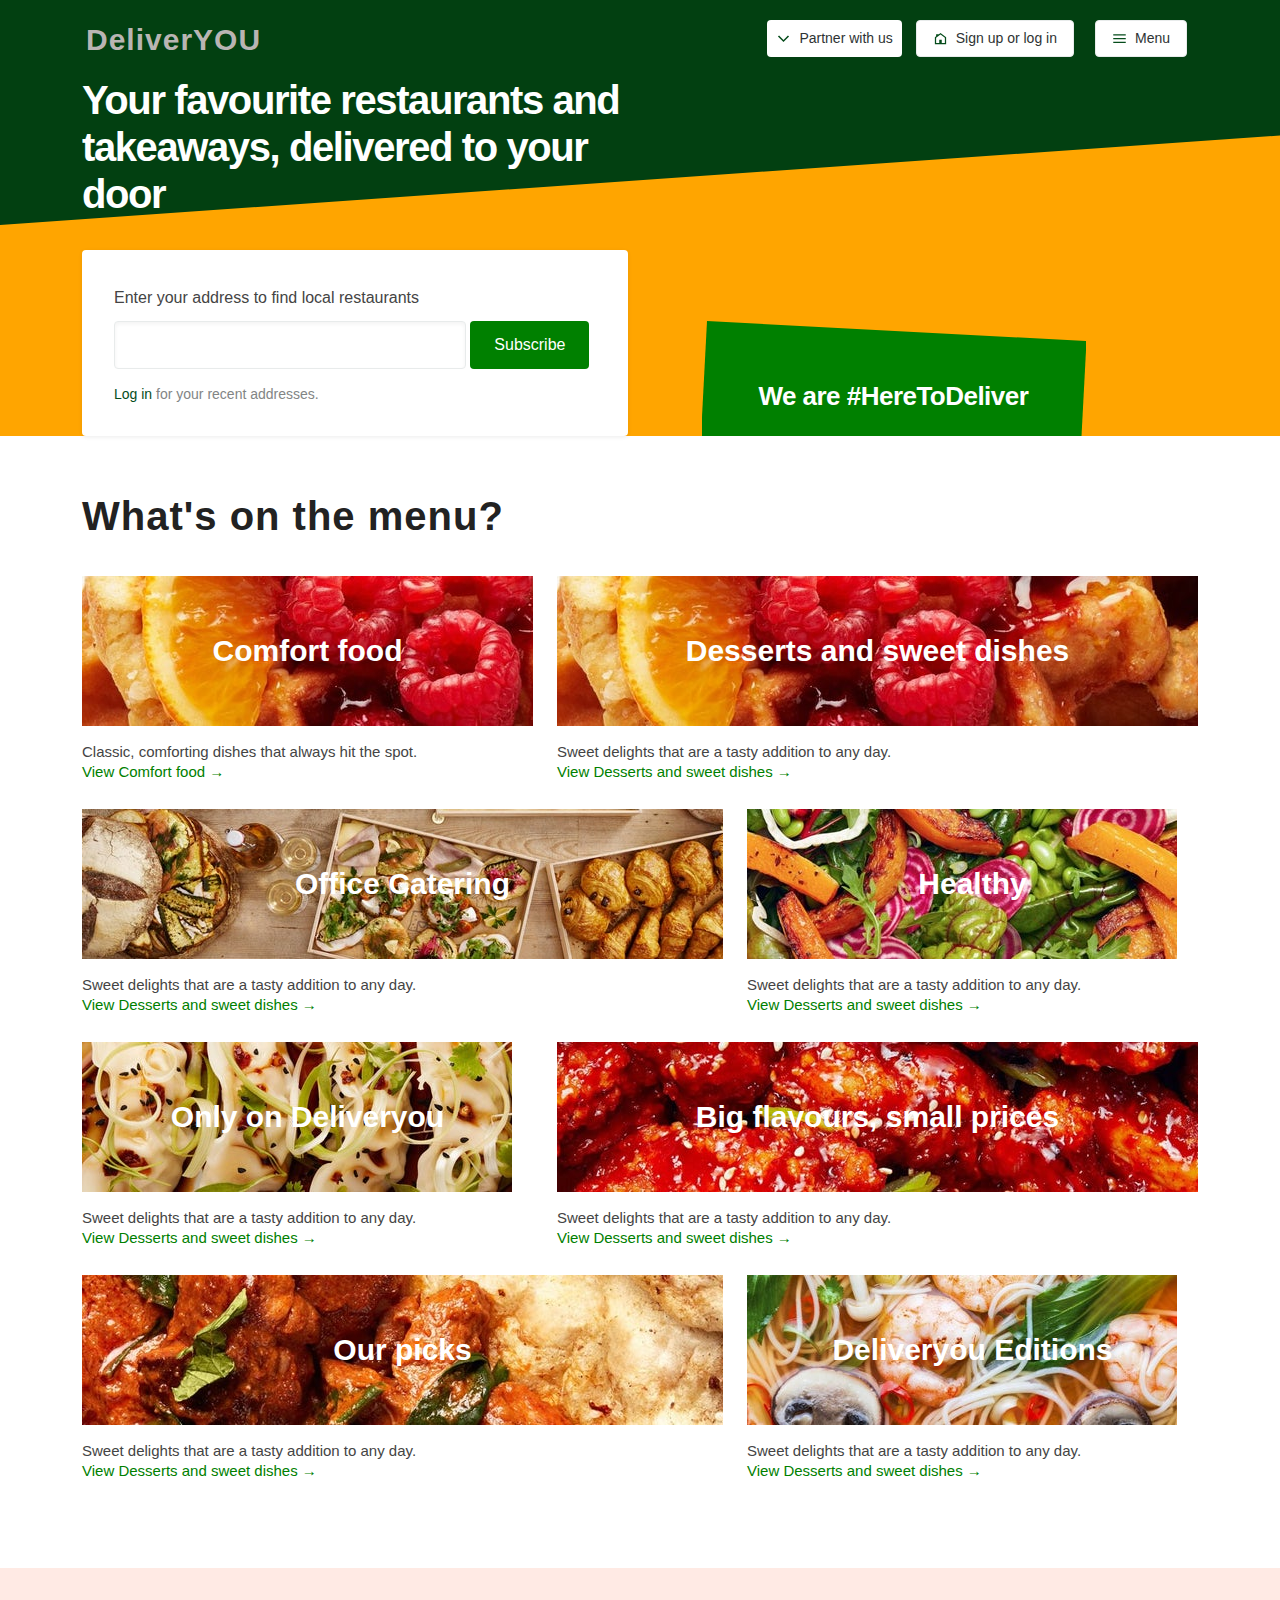
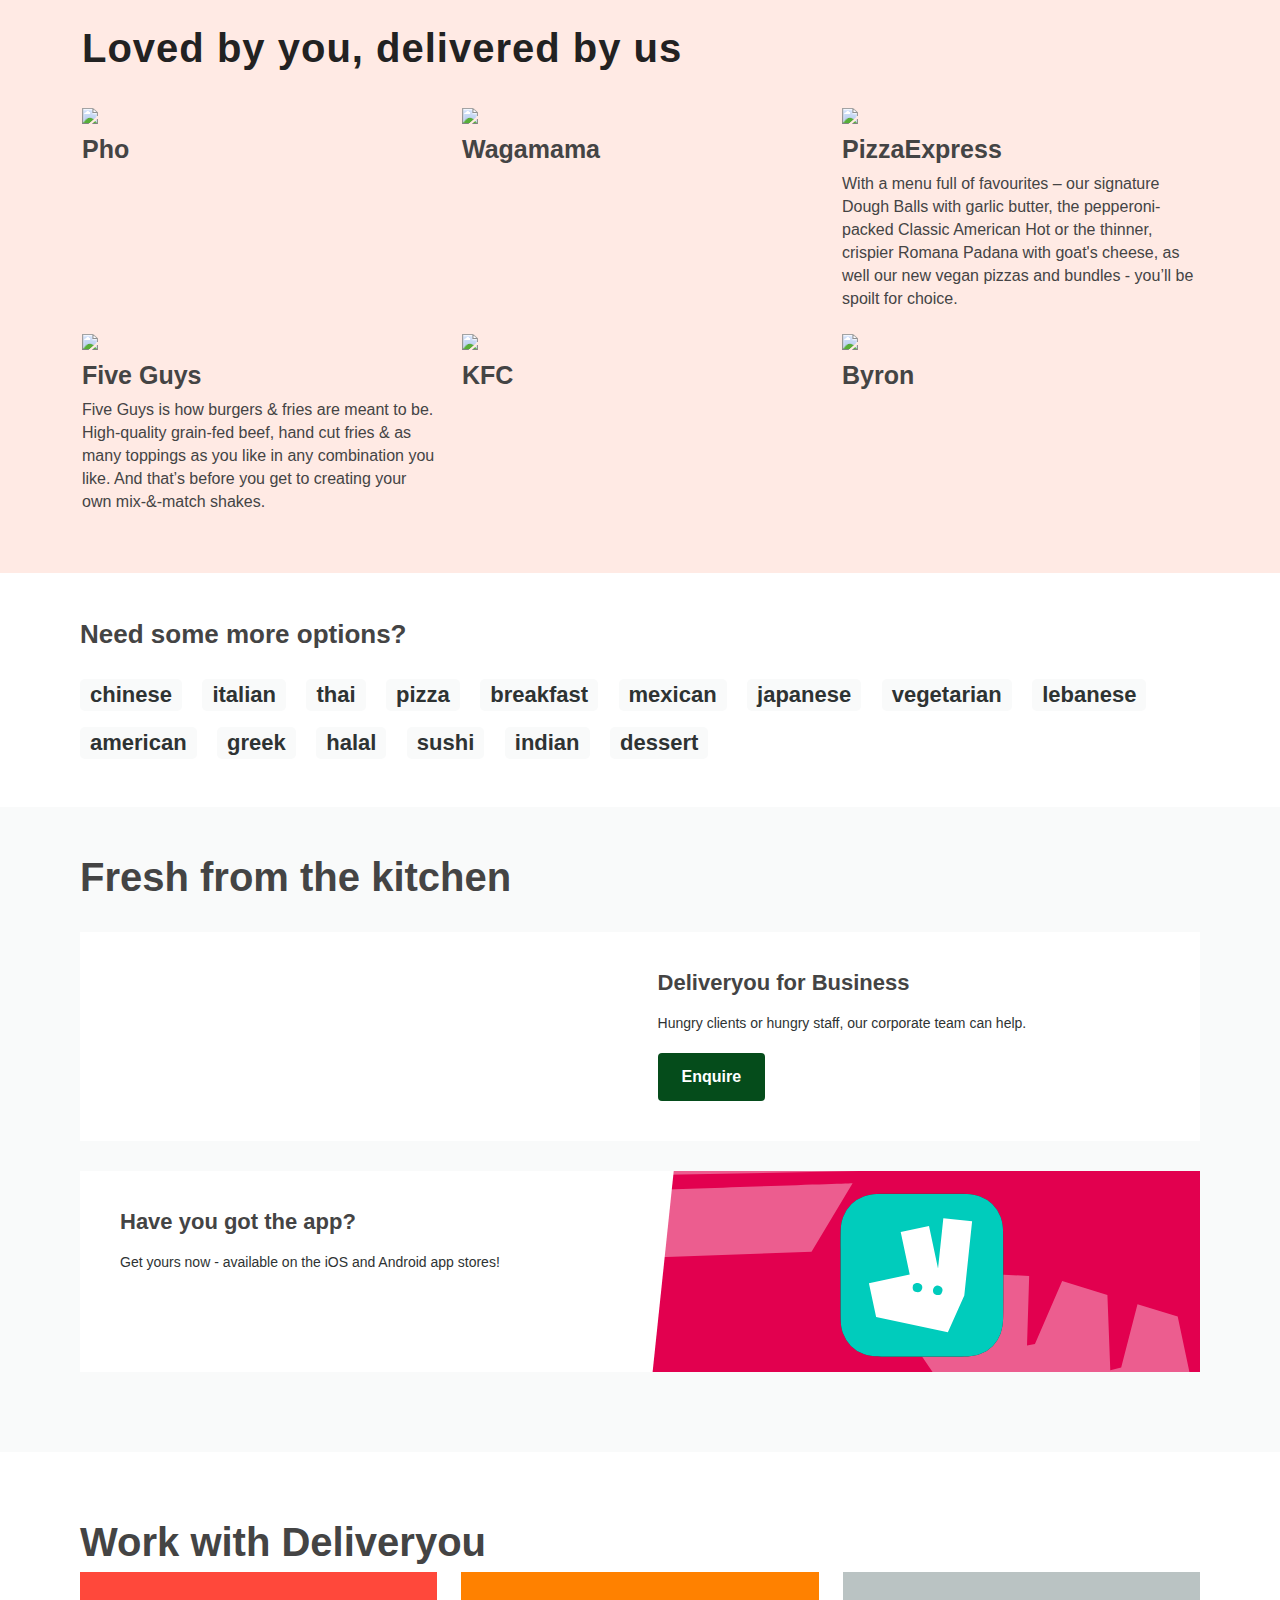
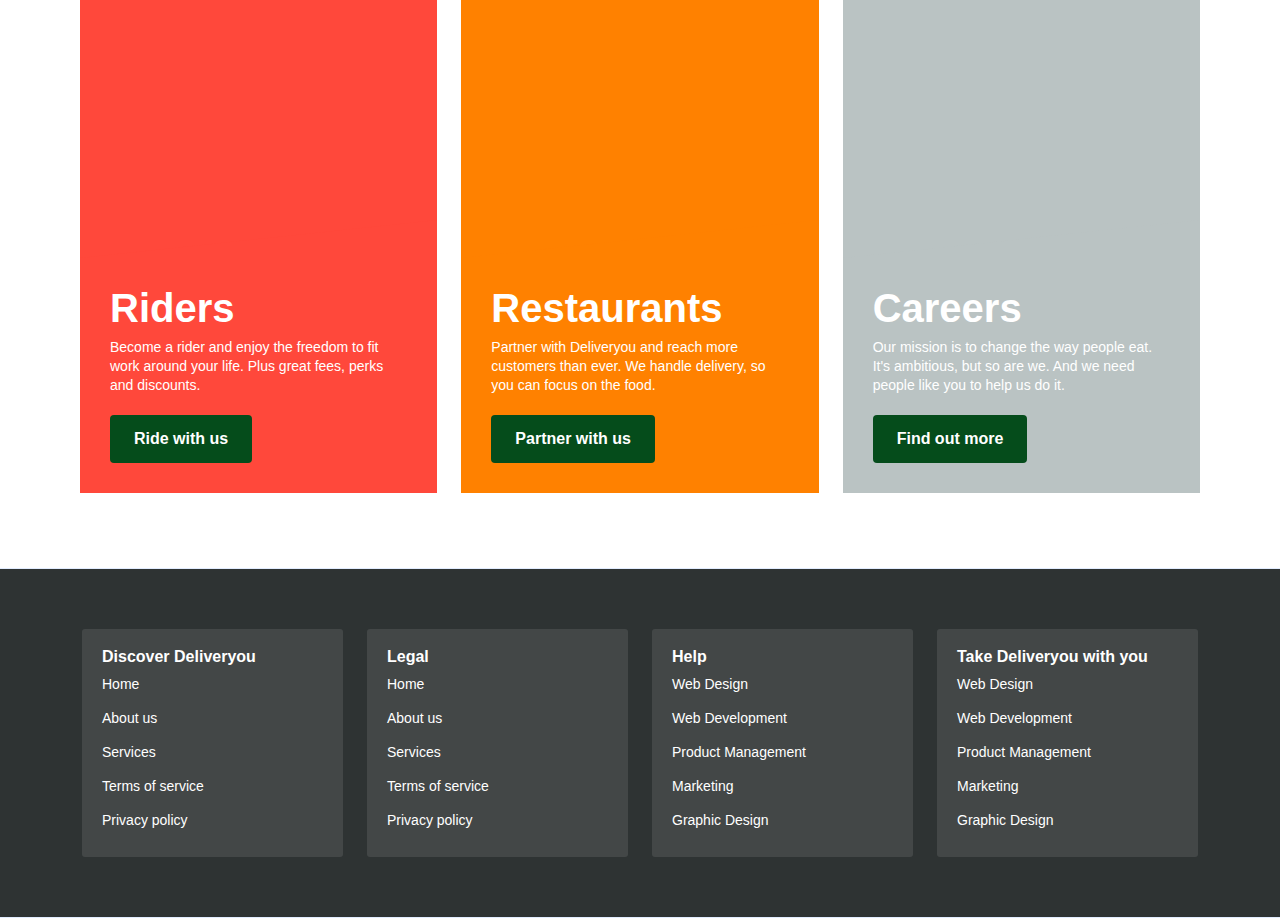
==== commit 3222bb8e: "update" ====
--- a/index.html
+++ b/index.html
@@ -3,7 +3,7 @@
 
 <head>
   <meta charset="utf-8">
-  <meta content="width=device-width, initial-scale=1.0" name="viewport">
+  <meta name="viewport" content="width=device-width, initial-scale=1">
 
   <title>Deliveryou</title>
   <meta content="" name="description">
@@ -206,8 +206,8 @@
 			  <p class="ccl-19882374e640f487 ccl-417df52a76832172 ccl-dfaaa1af6c70149c ccl-9d0a5327c911d0f3 ccl-b176b26fc7009752"><span><a href="/login?redirect=/" class="ccl-40bf01260c072d8d">Log in</a> for your recent addresses.</span></p>
             </div>
           </div>
-          <div class="col-lg-6 hero-img" data-aos="zoom-out" data-aos-delay="200">
-            <img src="assets/img/hero-img.png" class="img-fluid" alt="">
+          <div class="col-lg-6 hero-img">
+            <img src="https://cwa.roocdn.com/_next/static/campaign.5add8e18.svg" class="img-fluid" alt="">
           </div>
         </div>
       </div>
--- a/assets/css/style.css
+++ b/assets/css/style.css
@@ -71,53 +71,12 @@
 	padding:10px 0;
 }
 
-@media (max-width: 768px) {
+@media only screen and (max-width: 768px) {
   .section-header p {
     font-size: 28px;
     line-height: 32px;
   }
-  .HomepageMarketingContent-853302eb6c4db5ce{
-	  
-	  padding:10px;
-  }
-  .HomepageMarketingContent-75eb63df1ec8a42d{
-	  font-size:20px;
-	  margin:0 0 6px;
-  }
-  .HomepageMarketingContent-3a262dfe31902a56{
-	  display:none;
-  }
-  .HomepageMarketingContent-309cdd561cf126dd{
-	  font-size:29px;
-	  margin:0 0 17px;
-  }
-  .section-header h2{
-	  font-size:24px;
-  }
-  .services .service-box h3{
-	  font-size:19px;
-	  padding:6px 0;
-  }
-  .services .service-box p{
-	  font-size:14px;
-	  line-height:21px;
-  }
-  .HomepageMarketingContent-309cdd561cf126dd{
-	font-size:26px;
-	margin:0 0 25px;
-}
-.values .box h3{
-	padding:44px 10px;
-}
-.HomepageWorkWithUs-8d088e4ff9974728{
-	font-size:25px;
-}
-.HomepageWorkWithUs-9bb2ef37a631394c{
-	padding:11px;
-}
-.HomepageFeaturedLandingPageTags-e9048103aff13064 li a{
-	font-size:18px;
-}
+  
 }
 
 /*--------------------------------------------------------------
@@ -131,9 +90,17 @@
   color: #fff;
 }
 
-@media (max-width: 992px) {
+@media only screen and (max-width: 992px) {
   .breadcrumbs {
     margin-top: 57px;
+  }
+  .banner-control{
+	  max-width:100%;
+	  margin-bottom:10px;
+	  
+  }
+  .banner{
+	  padding:14px !important;
   }
 }
 
@@ -203,437 +170,6 @@
   visibility: visible;
   opacity: 1;
 }
-
-/*--------------------------------------------------------------
-# Disable aos animation delay on mobile devices
---------------------------------------------------------------*/
-@media screen and (max-width: 768px) {
-  [data-aos-delay] {
-    transition-delay: 0 !important;
-  }
-}
-
-/*--------------------------------------------------------------
-# Header
---------------------------------------------------------------*/
-.header {
-  transition: all 0.5s;
-  z-index: 997;
-  padding: 20px 0;
-}
-
-.header.header-scrolled {
-  background: #fff;
-  padding: 15px 0;
-  box-shadow: 0px 2px 20px rgba(1, 41, 112, 0.1);
-}
-
-.header .logo {
-  line-height: 0;
-}
-
-.header .logo img {
-  max-height: 40px;
-  margin-right: 6px;
-}
-
-.header .logo span {
-  font-size: 30px;
-  font-weight: 700;
-  letter-spacing: 1px;
-  color: #b9b5b3;
-  margin-top: 3px;
-}
-
-/*--------------------------------------------------------------
-# Navigation Menu
---------------------------------------------------------------*/
-/**
-* Desktop Navigation 
-*/
-.navbar {
-  padding: 0;
-}
-
-.navbar ul {
-  margin: 0;
-  padding: 0;
-  display: flex;
-  list-style: none;
-  align-items: center;
-}
-
-.navbar li {
-  position: relative;
-}
-
-.navbar a, .navbar a:focus {
-  display: flex;
-  align-items: center;
-  justify-content: space-between;
-  padding: 10px 0 10px 30px;
-  font-family: "Nunito", sans-serif;
-  font-size: 16px;
-  font-weight: 700;
-  color: #013289;
-  white-space: nowrap;
-  transition: 0.3s;
-}
-
-.navbar a i, .navbar a:focus i {
-  font-size: 12px;
-  line-height: 0;
-  margin-left: 5px;
-}
-
-.navbar a:hover, .navbar .active, .navbar .active:focus, .navbar li:hover > a {
-  color: #4154f1;
-}
-
-.navbar .getstarted {
-  background: #4154f1;
-  padding: 8px 20px;
-  margin-left: 30px;
-  border-radius: 4px;
-  color: #fff;
-}
-
-.navbar .getstarted:hover {
-  color: #fff;
-  background: #5969f3;
-}
-
-.navbar .dropdown ul {
-  display: block;
-  position: absolute;
-  left: 14px;
-  top: calc(100% + 30px);
-  margin: 0;
-  padding: 10px 0;
-  z-index: 99;
-  opacity: 0;
-  visibility: hidden;
-  background: #fff;
-  box-shadow: 0px 0px 30px rgba(127, 137, 161, 0.25);
-  transition: 0.3s;
-  border-radius: 4px;
-}
-
-.navbar .dropdown ul li {
-  min-width: 200px;
-}
-
-.navbar .dropdown ul a {
-  padding: 10px 20px;
-  font-size: 15px;
-  text-transform: none;
-  font-weight: 600;
-}
-
-.navbar .dropdown ul a i {
-  font-size: 12px;
-}
-
-.navbar .dropdown ul a:hover, .navbar .dropdown ul .active:hover, .navbar .dropdown ul li:hover > a {
-  color: #4154f1;
-}
-
-.navbar .dropdown:hover > ul {
-  opacity: 1;
-  top: 100%;
-  visibility: visible;
-}
-
-.navbar .dropdown .dropdown ul {
-  top: 0;
-  left: calc(100% - 30px);
-  visibility: hidden;
-}
-
-.navbar .dropdown .dropdown:hover > ul {
-  opacity: 1;
-  top: 0;
-  left: 100%;
-  visibility: visible;
-}
-
-@media (max-width: 1366px) {
-  .navbar .dropdown .dropdown ul {
-    left: -90%;
-  }
-  .navbar .dropdown .dropdown:hover > ul {
-    left: -100%;
-  }
-}
-
-/**
-* Mobile Navigation 
-*/
-.mobile-nav-toggle {
-  color: #012970;
-  font-size: 28px;
-  cursor: pointer;
-  display: none;
-  line-height: 0;
-  transition: 0.5s;
-}
-
-.mobile-nav-toggle.bi-x {
-  color: #fff;
-}
-
-@media (max-width: 991px) {
-  .mobile-nav-toggle {
-    display: block;
-  }
-  .navbar ul {
-    display: none;
-  }
-}
-
-.navbar-mobile {
-  position: fixed;
-  overflow: hidden;
-  top: 0;
-  right: 0;
-  left: 0;
-  bottom: 0;
-  background: rgba(1, 22, 61, 0.9);
-  transition: 0.3s;
-}
-
-.navbar-mobile .mobile-nav-toggle {
-  position: absolute;
-  top: 15px;
-  right: 15px;
-}
-
-.navbar-mobile ul {
-  display: block;
-  position: absolute;
-  top: 55px;
-  right: 15px;
-  bottom: 15px;
-  left: 15px;
-  padding: 10px 0;
-  border-radius: 10px;
-  background-color: #fff;
-  overflow-y: auto;
-  transition: 0.3s;
-}
-
-.navbar-mobile a {
-  padding: 10px 20px;
-  font-size: 15px;
-  color: #012970;
-}
-
-.navbar-mobile a:hover, .navbar-mobile .active, .navbar-mobile li:hover > a {
-  color: #4154f1;
-}
-
-.navbar-mobile .getstarted {
-  margin: 15px;
-}
-
-.navbar-mobile .dropdown ul {
-  position: static;
-  display: none;
-  margin: 10px 20px;
-  padding: 10px 0;
-  z-index: 99;
-  opacity: 1;
-  visibility: visible;
-  background: #fff;
-  box-shadow: 0px 0px 30px rgba(127, 137, 161, 0.25);
-}
-
-.navbar-mobile .dropdown ul li {
-  min-width: 200px;
-}
-
-.navbar-mobile .dropdown ul a {
-  padding: 10px 20px;
-}
-
-.navbar-mobile .dropdown ul a i {
-  font-size: 12px;
-}
-
-.navbar-mobile .dropdown ul a:hover, .navbar-mobile .dropdown ul .active:hover, .navbar-mobile .dropdown ul li:hover > a {
-  color: #4154f1;
-}
-
-.navbar-mobile .dropdown > .dropdown-active {
-  display: block;
-}
-
-/*--------------------------------------------------------------
-# Hero Section
---------------------------------------------------------------*/
-.hero {
-  background-color:#ffa500;
-  position:relative;
-}
-.hero:before{
-	content:"";
-	width:100%;
-	height:225px;
-	position:absolute;
-	right:0;
-	background-color:#024011;
-	-webkit-transform:skewY(-4deg);
-	transform:skewY(-4deg);
-	-webkit-transform-origin:left;
-	transform-origin:left;
-	top:0;
-	
-}
-.hero-banner{
-	width:100%;
-	height:100%;
-	position:absolute;
-	right:0;
-	/*background-image:url(https://cwa.roocdn.com/_next/static/campaign.5add8e18.svg);
-	background-position:calc(50% + 300px) calc(30% + 90px);
-	background-repeat:no-repeat;*/
-}
-.hero-camp-banner{
-	
-	position:relative;
-}
-.header{
-	position:relative;
-	z-index:10;
-	
-}
-.header-top{
-	width:calc(100%-2*16px);
-	padding:0 16px;
-	margin:0 auto;
-}
-.header-top-inner{
-	z-index:100;
-	display:-webkit-box;
-	display:-webkit-flex;
-	display:-ms-flexbox;
-	display:flex;
-	-webkit-box-pack:justify;
-	-webkit-justify-content:space-between;
-	-ms-flex-pack:justify;
-	justify-content:space-between;
-	-webkit-box-align:center;
-	-webkit-align-items:center;
-	-ms-flex-align:center;
-	align-items:center;
-	}
-.nav-menu{
-	max-width:50%;
-	max-height:72px;
-	overflow-y:hidden;
-	margin-right:-3px;
-	padding-right:3px;
-}	
-.nav-menu li{
-	float:right;
-}
-.nav-menu li:first-child .menu-button{
-	margin-right:1px;
-}
-.m
-.hero h1 {
-  margin: 0;
-  font-size: 48px;
-  font-weight: 700;
-  color: #012970;
-}
-
-.hero h2 {
-  color: #444444;
-  margin: 15px 0 0 0;
-  font-size: 26px;
-}
-
-.hero .btn-get-started {
-  margin-top: 30px;
-  line-height: 0;
-  padding: 15px 40px;
-  border-radius: 4px;
-  transition: 0.5s;
-  color: #fff;
-  background: #4154f1;
-  box-shadow: 0px 5px 30px rgba(65, 84, 241, 0.4);
-}
-
-.hero .btn-get-started span {
-  font-family: "Nunito", sans-serif;
-  font-weight: 600;
-  font-size: 16px;
-  letter-spacing: 1px;
-}
-
-.hero .btn-get-started i {
-  margin-left: 5px;
-  font-size: 18px;
-  transition: 0.3s;
-}
-
-.hero .btn-get-started:hover i {
-  transform: translateX(5px);
-}
-
-.hero .hero-img {
-  text-align: right;
-}
-
-@media (min-width: 1024px) {
-  .hero {
-    background-attachment: fixed;
-  }
-}
-
-@media (max-width: 991px) {
-  .hero {
-    height: auto;
-    padding: 0px 0 60px 0;
-  }
-  .hero .hero-img {
-    text-align: center;
-    margin-top: 80px;
-  }
-  .hero .hero-img img {
-    width: 80%;
-  }
-}
-
-@media (max-width: 768px) {
-  .hero {
-    text-align: center;
-  }
-  .hero h1 {
-    font-size: 27px;
-	line-height:35px;
-  }
-  .hero h2 {
-    font-size: 24px;
-  }
-  .hero .hero-img img {
-    width: 100%;
-  }
-  .nav-menu{
-	  max-height:50px;
-  }
-  .header-top{
-	  padding:0 7px;
-  }
-  .header{
-	  padding:6px 0;
-  }
-}
-
-/*--------------------------------------------------------------
-# Index Page
---------------------------------------------------------------*/
 /*--------------------------------------------------------------
 # About
 --------------------------------------------------------------*/
@@ -813,6 +349,479 @@
 	color:green;
 	margin:5px 0 0;
 }
+/*--------------------------------------------------------------
+# Disable aos animation delay on mobile devices
+--------------------------------------------------------------*/
+@media screen and (max-width: 768px) {
+  [data-aos-delay] {
+    transition-delay: 0 !important;
+  }
+}
+
+/*--------------------------------------------------------------
+# Header
+--------------------------------------------------------------*/
+.header {
+  transition: all 0.5s;
+  z-index: 997;
+  padding: 20px 0;
+}
+
+.header.header-scrolled {
+  background: #fff;
+  padding: 15px 0;
+  box-shadow: 0px 2px 20px rgba(1, 41, 112, 0.1);
+}
+
+.header .logo {
+  line-height: 0;
+}
+
+.header .logo img {
+  max-height: 40px;
+  margin-right: 6px;
+}
+
+.header .logo span {
+  font-size: 30px;
+  font-weight: 700;
+  letter-spacing: 1px;
+  color: #b9b5b3;
+  margin-top: 3px;
+}
+
+/*--------------------------------------------------------------
+# Navigation Menu
+--------------------------------------------------------------*/
+/**
+* Desktop Navigation 
+*/
+.navbar {
+  padding: 0;
+}
+
+.navbar ul {
+  margin: 0;
+  padding: 0;
+  display: flex;
+  list-style: none;
+  align-items: center;
+}
+
+.navbar li {
+  position: relative;
+}
+
+.navbar a, .navbar a:focus {
+  display: flex;
+  align-items: center;
+  justify-content: space-between;
+  padding: 10px 0 10px 30px;
+  font-family: "Nunito", sans-serif;
+  font-size: 16px;
+  font-weight: 700;
+  color: #013289;
+  white-space: nowrap;
+  transition: 0.3s;
+}
+
+.navbar a i, .navbar a:focus i {
+  font-size: 12px;
+  line-height: 0;
+  margin-left: 5px;
+}
+
+.navbar a:hover, .navbar .active, .navbar .active:focus, .navbar li:hover > a {
+  color: #4154f1;
+}
+
+.navbar .getstarted {
+  background: #4154f1;
+  padding: 8px 20px;
+  margin-left: 30px;
+  border-radius: 4px;
+  color: #fff;
+}
+
+.navbar .getstarted:hover {
+  color: #fff;
+  background: #5969f3;
+}
+
+.navbar .dropdown ul {
+  display: block;
+  position: absolute;
+  left: 14px;
+  top: calc(100% + 30px);
+  margin: 0;
+  padding: 10px 0;
+  z-index: 99;
+  opacity: 0;
+  visibility: hidden;
+  background: #fff;
+  box-shadow: 0px 0px 30px rgba(127, 137, 161, 0.25);
+  transition: 0.3s;
+  border-radius: 4px;
+}
+
+.navbar .dropdown ul li {
+  min-width: 200px;
+}
+
+.navbar .dropdown ul a {
+  padding: 10px 20px;
+  font-size: 15px;
+  text-transform: none;
+  font-weight: 600;
+}
+
+.navbar .dropdown ul a i {
+  font-size: 12px;
+}
+
+.navbar .dropdown ul a:hover, .navbar .dropdown ul .active:hover, .navbar .dropdown ul li:hover > a {
+  color: #4154f1;
+}
+
+.navbar .dropdown:hover > ul {
+  opacity: 1;
+  top: 100%;
+  visibility: visible;
+}
+
+.navbar .dropdown .dropdown ul {
+  top: 0;
+  left: calc(100% - 30px);
+  visibility: hidden;
+}
+
+.navbar .dropdown .dropdown:hover > ul {
+  opacity: 1;
+  top: 0;
+  left: 100%;
+  visibility: visible;
+}
+
+@media (max-width: 1366px) {
+  .navbar .dropdown .dropdown ul {
+    left: -90%;
+  }
+  .navbar .dropdown .dropdown:hover > ul {
+    left: -100%;
+  }
+}
+
+/**
+* Mobile Navigation 
+*/
+.mobile-nav-toggle {
+  color: #012970;
+  font-size: 28px;
+  cursor: pointer;
+  display: none;
+  line-height: 0;
+  transition: 0.5s;
+}
+
+.mobile-nav-toggle.bi-x {
+  color: #fff;
+}
+
+@media (max-width: 991px) {
+  .mobile-nav-toggle {
+    display: block;
+  }
+  .navbar ul {
+    display: none;
+  }
+}
+
+.navbar-mobile {
+  position: fixed;
+  overflow: hidden;
+  top: 0;
+  right: 0;
+  left: 0;
+  bottom: 0;
+  background: rgba(1, 22, 61, 0.9);
+  transition: 0.3s;
+}
+
+.navbar-mobile .mobile-nav-toggle {
+  position: absolute;
+  top: 15px;
+  right: 15px;
+}
+
+.navbar-mobile ul {
+  display: block;
+  position: absolute;
+  top: 55px;
+  right: 15px;
+  bottom: 15px;
+  left: 15px;
+  padding: 10px 0;
+  border-radius: 10px;
+  background-color: #fff;
+  overflow-y: auto;
+  transition: 0.3s;
+}
+
+.navbar-mobile a {
+  padding: 10px 20px;
+  font-size: 15px;
+  color: #012970;
+}
+
+.navbar-mobile a:hover, .navbar-mobile .active, .navbar-mobile li:hover > a {
+  color: #4154f1;
+}
+
+.navbar-mobile .getstarted {
+  margin: 15px;
+}
+
+.navbar-mobile .dropdown ul {
+  position: static;
+  display: none;
+  margin: 10px 20px;
+  padding: 10px 0;
+  z-index: 99;
+  opacity: 1;
+  visibility: visible;
+  background: #fff;
+  box-shadow: 0px 0px 30px rgba(127, 137, 161, 0.25);
+}
+
+.navbar-mobile .dropdown ul li {
+  min-width: 200px;
+}
+
+.navbar-mobile .dropdown ul a {
+  padding: 10px 20px;
+}
+
+.navbar-mobile .dropdown ul a i {
+  font-size: 12px;
+}
+
+.navbar-mobile .dropdown ul a:hover, .navbar-mobile .dropdown ul .active:hover, .navbar-mobile .dropdown ul li:hover > a {
+  color: #4154f1;
+}
+
+.navbar-mobile .dropdown > .dropdown-active {
+  display: block;
+}
+
+/*--------------------------------------------------------------
+# Hero Section
+--------------------------------------------------------------*/
+.hero {
+  background-color:#ffa500;
+  position:relative;
+}
+.hero:before{
+	content:"";
+	width:100%;
+	height:225px;
+	position:absolute;
+	right:0;
+	background-color:#024011;
+	-webkit-transform:skewY(-4deg);
+	transform:skewY(-4deg);
+	-webkit-transform-origin:left;
+	transform-origin:left;
+	top:0;
+	
+}
+.hero-banner{
+	width:100%;
+	height:100%;
+	position:absolute;
+	right:0;
+	/*background-image:url(https://cwa.roocdn.com/_next/static/campaign.5add8e18.svg);
+	background-position:calc(50% + 300px) calc(30% + 90px);
+	background-repeat:no-repeat;*/
+}
+.hero-camp-banner{
+	
+	position:relative;
+}
+.header{
+	position:relative;
+	z-index:10;
+	
+}
+.header-top{
+	width:calc(100%-2*16px);
+	padding:0 16px;
+	margin:0 auto;
+}
+.header-top-inner{
+	z-index:100;
+	display:-webkit-box;
+	display:-webkit-flex;
+	display:-ms-flexbox;
+	display:flex;
+	-webkit-box-pack:justify;
+	-webkit-justify-content:space-between;
+	-ms-flex-pack:justify;
+	justify-content:space-between;
+	-webkit-box-align:center;
+	-webkit-align-items:center;
+	-ms-flex-align:center;
+	align-items:center;
+	}
+.nav-menu{
+	max-width:50%;
+	max-height:72px;
+	overflow-y:hidden;
+	margin-right:-3px;
+	padding-right:3px;
+}	
+.nav-menu li{
+	float:right;
+}
+.nav-menu li:first-child .menu-button{
+	margin-right:1px;
+}
+.m
+.hero h1 {
+  margin: 0;
+  font-size: 48px;
+  font-weight: 700;
+  color: #012970;
+}
+
+.hero h2 {
+  color: #444444;
+  margin: 15px 0 0 0;
+  font-size: 26px;
+}
+
+.hero .btn-get-started {
+  margin-top: 30px;
+  line-height: 0;
+  padding: 15px 40px;
+  border-radius: 4px;
+  transition: 0.5s;
+  color: #fff;
+  background: #4154f1;
+  box-shadow: 0px 5px 30px rgba(65, 84, 241, 0.4);
+}
+
+.hero .btn-get-started span {
+  font-family: "Nunito", sans-serif;
+  font-weight: 600;
+  font-size: 16px;
+  letter-spacing: 1px;
+}
+
+.hero .btn-get-started i {
+  margin-left: 5px;
+  font-size: 18px;
+  transition: 0.3s;
+}
+
+.hero .btn-get-started:hover i {
+  transform: translateX(5px);
+}
+
+.hero .hero-img {
+  text-align: right;
+}
+
+@media (min-width: 1024px) {
+  .hero {
+    background-attachment: fixed;
+  }
+}
+
+@media (max-width: 991px) {
+  .hero {
+    height: auto;
+    padding: 0px 0 60px 0;
+  }
+  .hero .hero-img {
+    text-align: center;
+    margin-top: 80px;
+  }
+  .hero .hero-img img {
+    width: 80%;
+  }
+}
+
+@media (max-width: 768px) {
+  .hero {
+    text-align: center;
+  }
+  .hero h1 {
+    font-size: 27px;
+	line-height:35px;
+  }
+  .hero h2 {
+    font-size: 24px;
+  }
+  .hero .hero-img img {
+    width: 100%;
+  }
+  .nav-menu{
+	  max-height:50px;
+  }
+  .header-top{
+	  padding:0 7px;
+  }
+  .header{
+	  padding:6px 0;
+  }
+  .HomepageMarketingContent-853302eb6c4db5ce{
+	  
+	  padding:10px;
+  }
+  .HomepageMarketingContent-75eb63df1ec8a42d{
+	  font-size:20px;
+	  margin:0 0 6px;
+  }
+  .HomepageMarketingContent-3a262dfe31902a56{
+	  display:none;
+  }
+  .HomepageMarketingContent-309cdd561cf126dd{
+	  font-size:29px;
+	  margin:0 0 17px;
+  }
+  .section-header h2{
+	  font-size:24px;
+  }
+  .services .service-box h3{
+	  font-size:19px;
+	  padding:6px 0;
+  }
+  .services .service-box p{
+	  font-size:14px;
+	  line-height:21px;
+  }
+  .HomepageMarketingContent-309cdd561cf126dd{
+	font-size:26px;
+	margin:0 0 25px;
+}
+.values .box h3{
+	padding:44px 10px;
+}
+.HomepageWorkWithUs-8d088e4ff9974728{
+	font-size:25px;
+}
+.HomepageWorkWithUs-9bb2ef37a631394c{
+	padding:11px;
+}
+.HomepageFeaturedLandingPageTags-e9048103aff13064 li a{
+	font-size:18px;
+}
+}
+
+/*--------------------------------------------------------------
+# Index Page
+--------------------------------------------------------------*/
+
 @media only screen and (min-width: 979px){
 .HomepageHeroCampaignImage-39c66914098931c0{
 	left:55%;
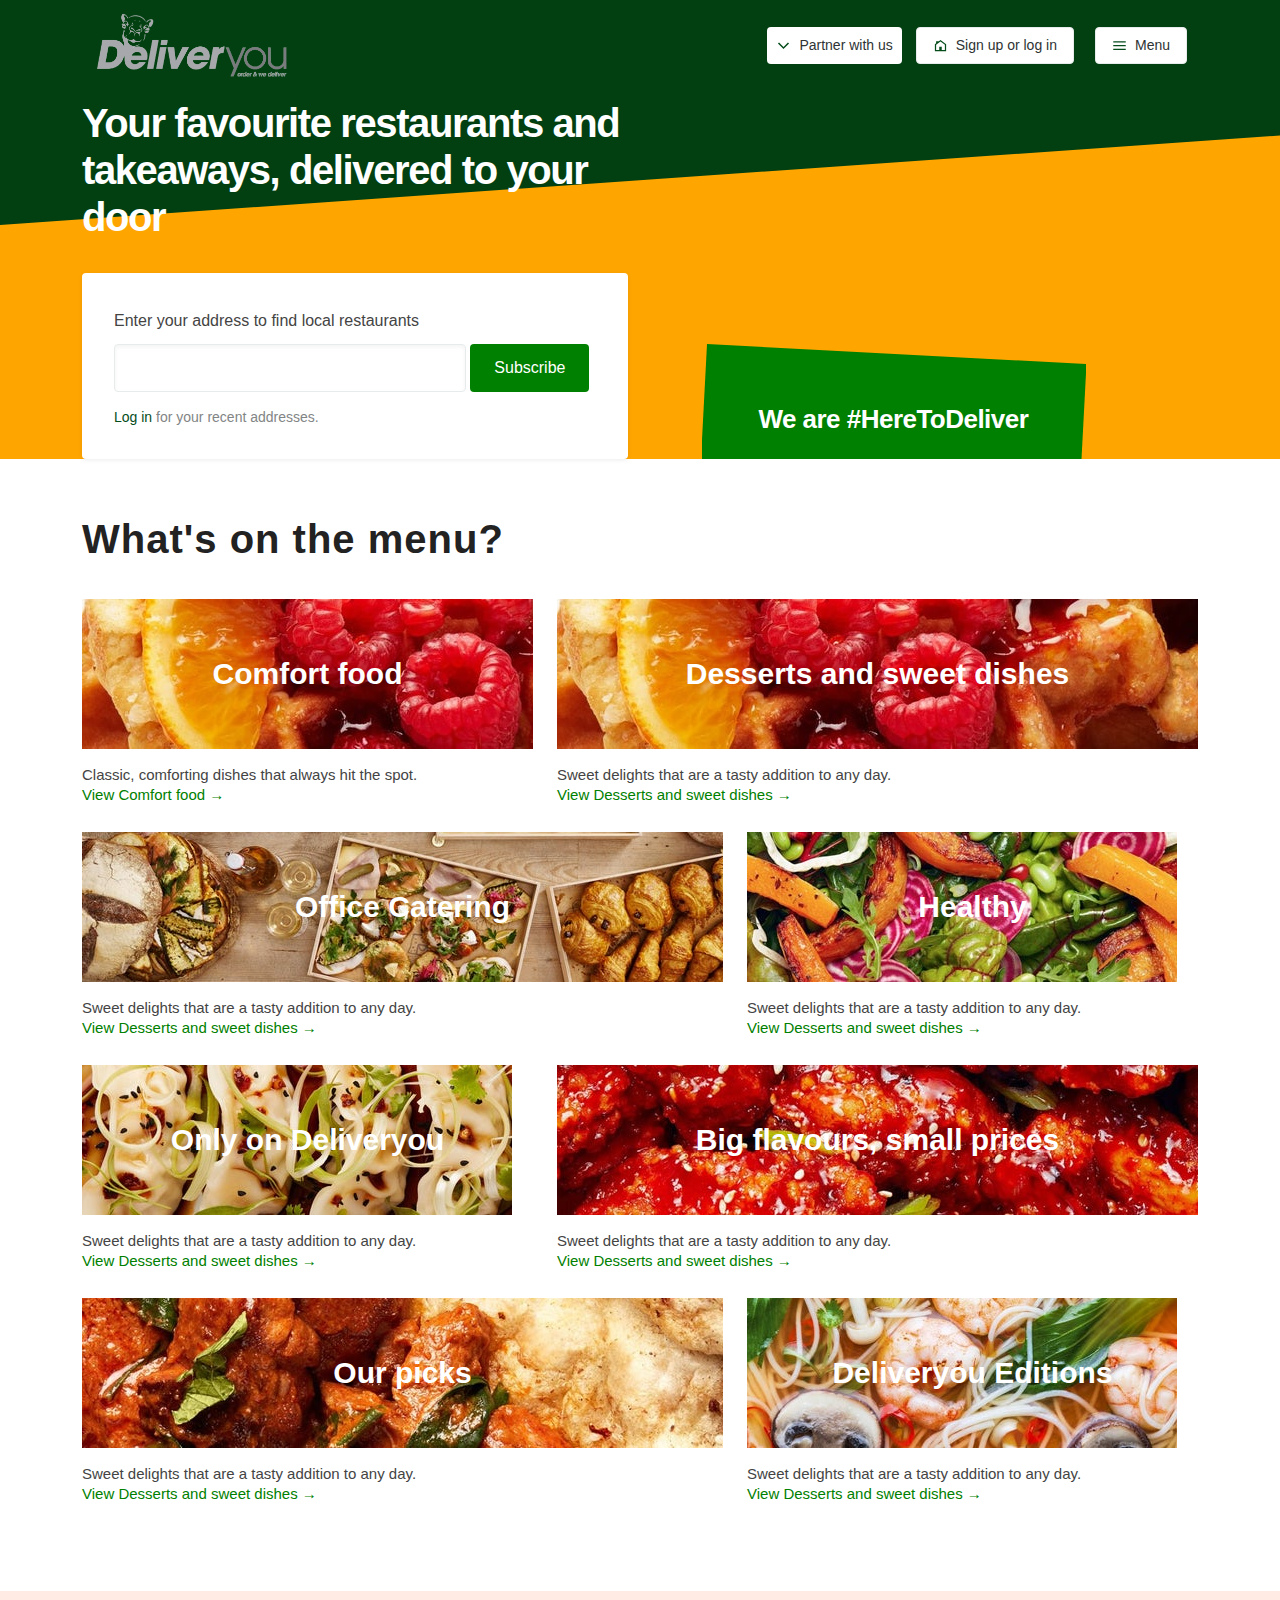
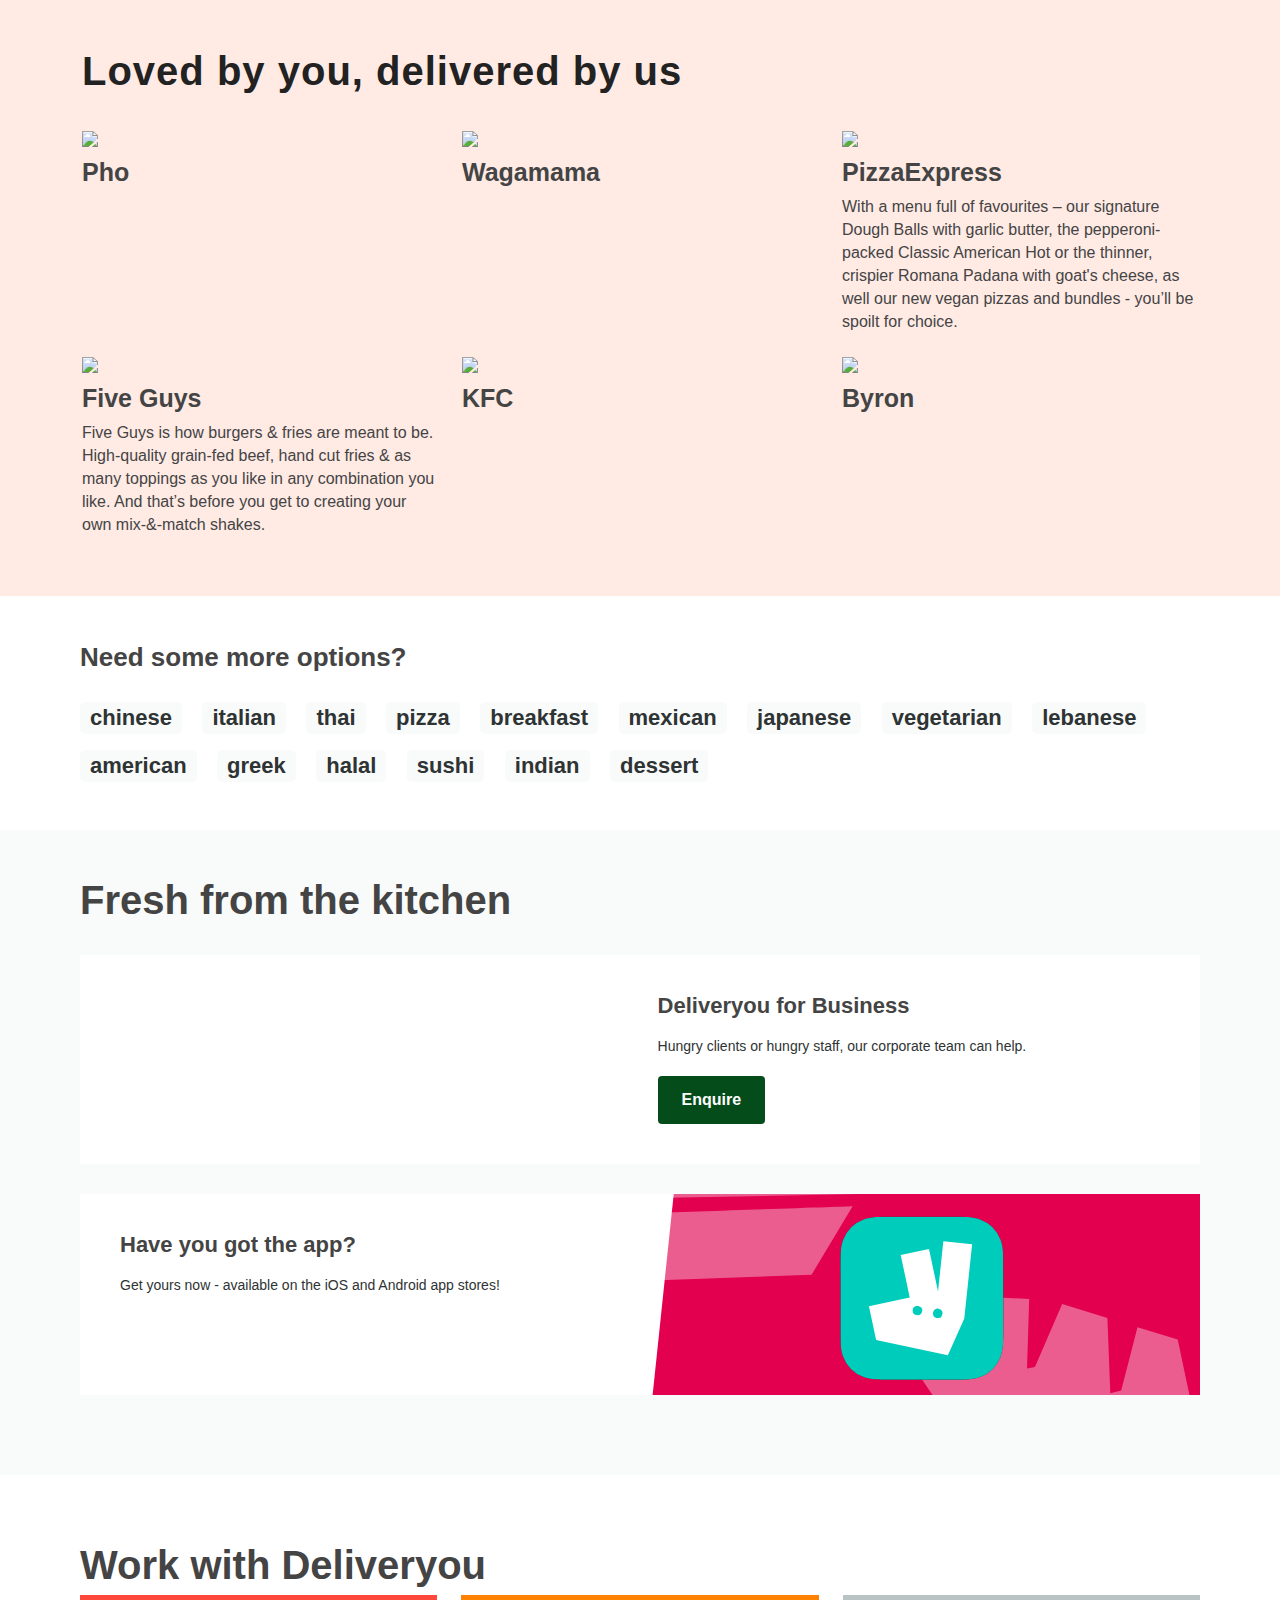
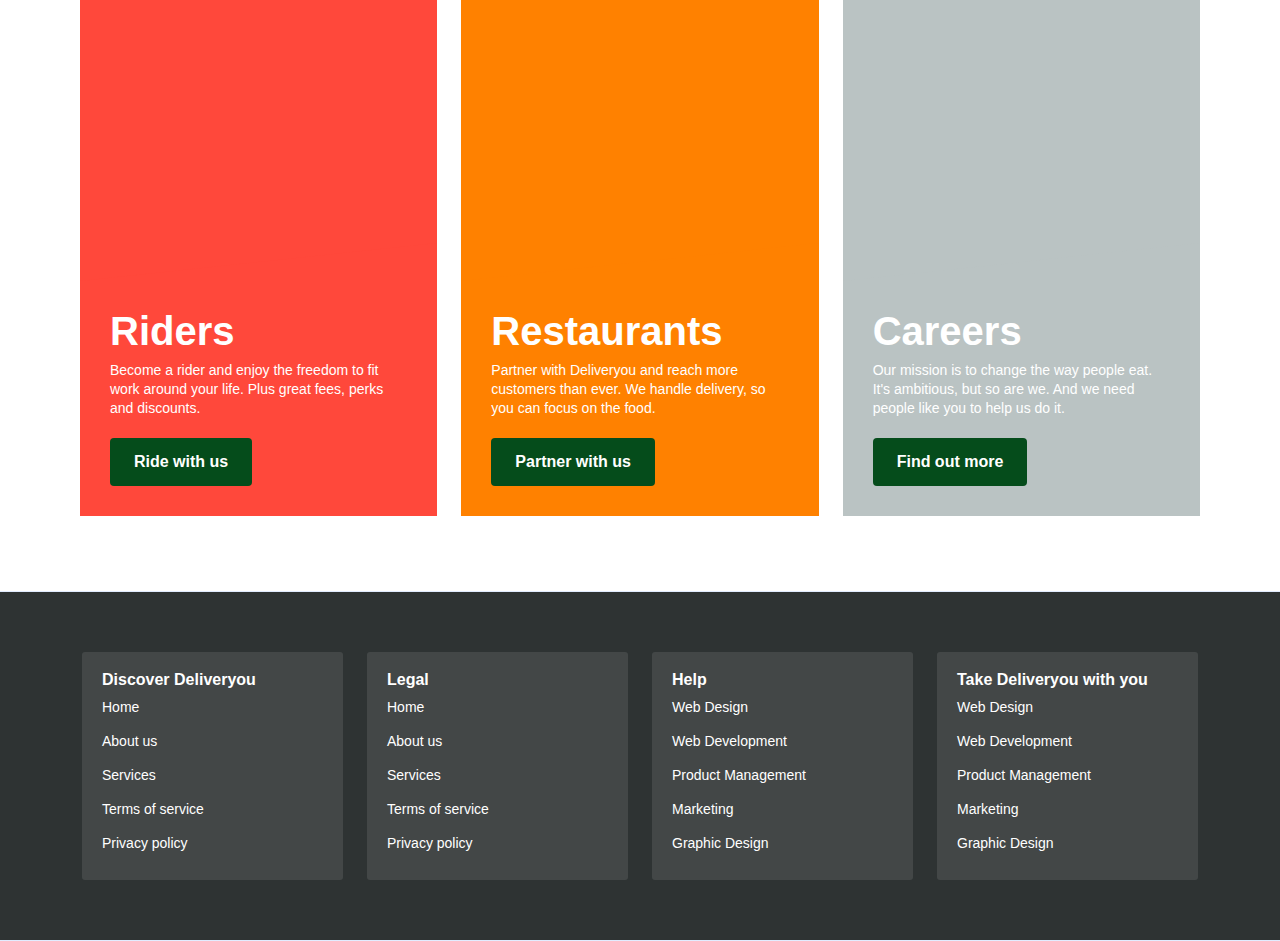
==== commit 2180b648: "update" ====
--- a/index.html
+++ b/index.html
@@ -132,7 +132,7 @@
             <div class="header-top-inner">
               <a href="index.html" class="logo d-flex align-items-center">
                 
-                <span>DeliverYOU</span>
+                <span><img src="assets/img/logo.png"></span>
               </a>
               <ul class="nav-menu">
                 <li>
--- a/assets/css/style.css
+++ b/assets/css/style.css
@@ -350,6 +350,1374 @@
 	margin:5px 0 0;
 }
 /*--------------------------------------------------------------
+# Services
+--------------------------------------------------------------*/
+.services .service-box {
+  
+  height: 100%;
+  padding: 0px;
+  transition: 0.3s;
+  border-radius: 5px;
+}
+.services .service-box img{
+  
+  max-width: 100%;
+  
+}
+
+.services .service-box .icon {
+  font-size: 36px;
+  padding: 40px 20px;
+  border-radius: 4px;
+  position: relative;
+  margin-bottom: 25px;
+  display: inline-block;
+  line-height: 0;
+  transition: 0.3s;
+}
+
+.services .service-box h3 {
+  color: #444444;
+  font-weight: 700;
+  font-size:25px;
+  padding:10px 0;
+}
+.services .service-box p {
+  color: #444444;
+  font-size:16px;
+  line-height:23px;
+ 
+}
+
+.services .service-box .read-more {
+  display: inline-flex;
+  align-items: center;
+  justify-content: center;
+  font-weight: 600;
+  font-size: 16px;
+  padding: 8px 20px;
+}
+
+
+
+/*--------------------------------------------------------------
+# Pricing
+--------------------------------------------------------------*/
+.pricing .box {
+  padding: 40px 20px;
+  background: #fff;
+  text-align: center;
+  box-shadow: 0px 0 30px rgba(1, 41, 112, 0.08);
+  border-radius: 4px;
+  position: relative;
+  overflow: hidden;
+  transition: 0.3s;
+}
+
+.pricing .box:hover {
+  transform: scale(1.1);
+  box-shadow: 0px 0 30px rgba(1, 41, 112, 0.1);
+}
+
+.pricing h3 {
+  font-weight: 700;
+  font-size: 18px;
+  margin-bottom: 15px;
+}
+
+.pricing .price {
+  font-size: 36px;
+  color: #444444;
+  font-weight: 600;
+  font-family: "Poppins", sans-serif;
+}
+
+.pricing .price sup {
+  font-size: 20px;
+  top: -15px;
+  left: -3px;
+}
+
+.pricing .price span {
+  color: #bababa;
+  font-size: 16px;
+  font-weight: 300;
+}
+
+.pricing img {
+  padding: 30px 40px;
+}
+
+.pricing ul {
+  padding: 0;
+  list-style: none;
+  color: #444444;
+  text-align: center;
+  line-height: 26px;
+  font-size: 16px;
+  margin-bottom: 25px;
+}
+
+.pricing ul li {
+  padding-bottom: 10px;
+}
+
+.pricing ul .na {
+  color: #ccc;
+  text-decoration: line-through;
+}
+
+.pricing .btn-buy {
+  display: inline-block;
+  padding: 8px 40px 10px 40px;
+  border-radius: 50px;
+  color: #4154f1;
+  transition: none;
+  font-size: 16px;
+  font-weight: 400;
+  font-family: "Nunito", sans-serif;
+  font-weight: 600;
+  transition: 0.3s;
+  border: 1px solid #4154f1;
+}
+
+.pricing .btn-buy:hover {
+  background: #4154f1;
+  color: #fff;
+}
+
+.pricing .featured {
+  width: 200px;
+  position: absolute;
+  top: 18px;
+  right: -68px;
+  transform: rotate(45deg);
+  z-index: 1;
+  font-size: 14px;
+  padding: 1px 0 3px 0;
+  background: #4154f1;
+  color: #fff;
+}
+
+/*--------------------------------------------------------------
+# F.A.Q
+--------------------------------------------------------------*/
+.faq .accordion-collapse {
+  border: 0;
+}
+
+.faq .accordion-button {
+  padding: 15px 15px 20px 0;
+  font-weight: 600;
+  border: 0;
+  font-size: 18px;
+  color: #444444;
+  text-align: left;
+}
+
+.faq .accordion-button:focus {
+  box-shadow: none;
+}
+
+.faq .accordion-button:not(.collapsed) {
+  background: none;
+  color: #4154f1;
+  border-bottom: 0;
+}
+
+.faq .accordion-body {
+  padding: 0 0 25px 0;
+  border: 0;
+}
+
+/*--------------------------------------------------------------
+# Portfolio
+--------------------------------------------------------------*/
+.portfolio #portfolio-flters {
+  padding: 0;
+  margin: 0 auto 25px auto;
+  list-style: none;
+  text-align: center;
+  background: white;
+  border-radius: 50px;
+  padding: 2px 15px;
+}
+
+.portfolio #portfolio-flters li {
+  cursor: pointer;
+  display: inline-block;
+  padding: 8px 20px 10px 20px;
+  font-size: 15px;
+  font-weight: 600;
+  line-height: 1;
+  color: #444444;
+  margin: 0 4px 8px 4px;
+  transition: 0.3s;
+  border-radius: 50px;
+  border: 1px solid #fff;
+}
+
+.portfolio #portfolio-flters li:hover, .portfolio #portfolio-flters li.filter-active {
+  color: #4154f1;
+  border-color: #4154f1;
+}
+
+.portfolio #portfolio-flters li:last-child {
+  margin-right: 0;
+}
+
+.portfolio .portfolio-wrap {
+  transition: 0.3s;
+  position: relative;
+  overflow: hidden;
+  z-index: 1;
+  background: rgba(255, 255, 255, 0.75);
+}
+
+.portfolio .portfolio-wrap::before {
+  content: "";
+  background: rgba(255, 255, 255, 0.75);
+  position: absolute;
+  left: 30px;
+  right: 30px;
+  top: 30px;
+  bottom: 30px;
+  transition: all ease-in-out 0.3s;
+  z-index: 2;
+  opacity: 0;
+}
+
+.portfolio .portfolio-wrap img {
+  transition: 1s;
+}
+
+.portfolio .portfolio-wrap .portfolio-info {
+  opacity: 0;
+  position: absolute;
+  top: 0;
+  left: 0;
+  right: 0;
+  bottom: 0;
+  text-align: center;
+  z-index: 3;
+  transition: all ease-in-out 0.3s;
+  display: flex;
+  flex-direction: column;
+  justify-content: center;
+  align-items: center;
+}
+
+.portfolio .portfolio-wrap .portfolio-info::before {
+  display: block;
+  content: "";
+  width: 48px;
+  height: 48px;
+  position: absolute;
+  top: 35px;
+  left: 35px;
+  border-top: 3px solid rgba(1, 41, 112, 0.2);
+  border-left: 3px solid rgba(1, 41, 112, 0.2);
+  transition: all 0.5s ease 0s;
+  z-index: 9994;
+}
+
+.portfolio .portfolio-wrap .portfolio-info::after {
+  display: block;
+  content: "";
+  width: 48px;
+  height: 48px;
+  position: absolute;
+  bottom: 35px;
+  right: 35px;
+  border-bottom: 3px solid rgba(1, 41, 112, 0.2);
+  border-right: 3px solid rgba(1, 41, 112, 0.2);
+  transition: all 0.5s ease 0s;
+  z-index: 9994;
+}
+
+.portfolio .portfolio-wrap .portfolio-info h4 {
+  font-size: 20px;
+  color: #012970;
+  font-weight: 700;
+}
+
+.portfolio .portfolio-wrap .portfolio-info p {
+  color: #012970;
+  font-weight: 600;
+  font-size: 14px;
+  text-transform: uppercase;
+  padding: 0;
+  margin: 0;
+}
+
+.portfolio .portfolio-wrap .portfolio-links {
+  text-align: center;
+  z-index: 4;
+}
+
+.portfolio .portfolio-wrap .portfolio-links a {
+  color: #fff;
+  background: #4154f1;
+  margin: 10px 2px;
+  width: 36px;
+  height: 36px;
+  display: inline-flex;
+  align-items: center;
+  justify-content: center;
+  border-radius: 50%;
+  transition: 0.3s;
+}
+
+.portfolio .portfolio-wrap .portfolio-links a i {
+  font-size: 24px;
+  line-height: 0;
+}
+
+.portfolio .portfolio-wrap .portfolio-links a:hover {
+  background: #5969f3;
+}
+
+.portfolio .portfolio-wrap:hover img {
+  transform: scale(1.1);
+}
+
+.portfolio .portfolio-wrap:hover::before {
+  top: 0;
+  left: 0;
+  right: 0;
+  bottom: 0;
+  opacity: 1;
+}
+
+.portfolio .portfolio-wrap:hover .portfolio-info {
+  opacity: 1;
+}
+
+.portfolio .portfolio-wrap:hover .portfolio-info::before {
+  top: 15px;
+  left: 15px;
+}
+
+.portfolio .portfolio-wrap:hover .portfolio-info::after {
+  bottom: 15px;
+  right: 15px;
+}
+
+/*--------------------------------------------------------------
+# Portfolio Details
+--------------------------------------------------------------*/
+.portfolio-details {
+  padding-top: 40px;
+}
+
+.portfolio-details .portfolio-details-slider img {
+  width: 100%;
+}
+
+.portfolio-details .portfolio-details-slider .swiper-pagination {
+  margin-top: 20px;
+  position: relative;
+}
+
+.portfolio-details .portfolio-details-slider .swiper-pagination .swiper-pagination-bullet {
+  width: 12px;
+  height: 12px;
+  background-color: #fff;
+  opacity: 1;
+  border: 1px solid #4154f1;
+}
+
+.portfolio-details .portfolio-details-slider .swiper-pagination .swiper-pagination-bullet-active {
+  background-color: #4154f1;
+}
+
+.portfolio-details .portfolio-info {
+  padding: 30px;
+  box-shadow: 0px 0 30px rgba(1, 41, 112, 0.08);
+}
+
+.portfolio-details .portfolio-info h3 {
+  font-size: 22px;
+  font-weight: 700;
+  margin-bottom: 20px;
+  padding-bottom: 20px;
+  border-bottom: 1px solid #eee;
+}
+
+.portfolio-details .portfolio-info ul {
+  list-style: none;
+  padding: 0;
+  font-size: 15px;
+}
+
+.portfolio-details .portfolio-info ul li + li {
+  margin-top: 10px;
+}
+
+.portfolio-details .portfolio-description {
+  padding-top: 30px;
+}
+
+.portfolio-details .portfolio-description h2 {
+  font-size: 26px;
+  font-weight: 700;
+  margin-bottom: 20px;
+}
+
+.portfolio-details .portfolio-description p {
+  padding: 0;
+}
+/*--------------------------------------------------------------
+# Recent Blog Posts
+--------------------------------------------------------------*/
+.recent-blog-posts .post-box {
+  box-shadow: 0px 0 30px rgba(1, 41, 112, 0.08);
+  transition: 0.3s;
+  height: 100%;
+  overflow: hidden;
+  border-radius: 0;
+  position: relative;
+  display: flex;
+  flex-direction: column;
+  background:#ff483b;
+}
+.ccl-d5fa9efd412993ea{
+	background-image:url(assets/img/placeholder.svg);
+}
+.ccl-0ca6410c5e153903{
+	
+	display:flex;
+	position:relative;
+}
+.HomepageFeaturedRestaurants-b7f24bd11199f8cf{
+	background:#ffeae4;
+	padding:50px 0 80px;
+}
+.HomepageFeaturedRestaurants-9eb9492b36645382{
+	margin:0 0 35px;
+	font-size:26px;
+}
+.HomepageFeaturedRestaurants-5a6da35f25bc2a55{
+	margin:0 0 -32px -30px;
+	padding:0;
+	overflow:auto;
+	display:flex;
+}
+.HomepageFeaturedRestaurantTile-d4b89d46a4d3bd81{
+	list-style:none;
+	padding-left:30px;
+	padding-bottom:30px;
+	-webkit-box-sizing:border-box;
+	box-sizing:border-box;
+	
+}
+.HomepageFeaturedRestaurantTile-d4b89d46a4d3bd81{
+	width:33.333%;
+}
+.HomepageFeaturedRestaurantTile-3dacc85e2404b1f7{
+	color:#2e3333;
+}
+.HomepageFeaturedRestaurantTile-c89a849b5689cda2{
+	position:relative;
+	margin-bottom:10px;
+	padding-top:50%;
+}
+
+.HomepageFeaturedLandingPageTags-9b72c2a6beb7a6b3{
+	padding:48px 0;
+}
+.HomepageFeaturedLandingPageTags-c1a36a7fabe35b74{
+	font-size:26px;
+	margin:0 0 16px;
+}
+.HomepageFeaturedLandingPageTags-e9048103aff13064, .HomepageFeaturedLandingPageTags-e9048103aff13064 ul{
+	margin:0;
+	padding:0;
+}
+.HomepageFeaturedLandingPageTags-e9048103aff13064 li{
+	border-radius:5px;
+	background-color:#f9fafa;
+	margin-top:16px;
+	margin-right:16px;
+	padding:5px 10px;
+	align-items:center;
+	-ms-flex-align:center;
+	-webkit-box-align:center;
+	flex-direction:column;
+	-ms-flex-direction:column;
+	-webkit-box-direction:normal;
+	-webkit-box-orient:vertical;
+	text-align:center;
+	-ms-flex-pack:center;
+	-webkit-box-pack:center;
+	display:inline-flex;
+	display:-ms-inline-flexbox;
+	display:-webkit-inline-box;
+}
+.HomepageFeaturedLandingPageTags-e9048103aff13064 li a{
+	font-size:22px;
+	font-weight:600;
+	color:#2e3333;
+}
+.HomepageMarketingContent-949be60a184d783c{
+	background:#f9fafa;
+	overflow:hidden;
+	padding:50px 0 80px;
+}
+.HomepageMarketingContent-309cdd561cf126dd{
+	font-size:40px;
+	margin:0 0 35px;
+}
+.HomepageMarketingContent-88c9235484c03beb{
+	margin-bottom:-30px;
+	padding:0;
+	margin-top:0;
+}
+.HomepageMarketingContent-ab30321b35ccd6cd{
+	margin-bottom:30px;
+	background:#fff;
+	display:block;
+	position:relative;
+	overflow:hidden;
+}
+.HomepageMarketingContent-953932f1c8eae945 .HomepageMarketingContent-341f5db75b31a5fc{
+	left:0;
+	right:auto;
+}
+.HomepageMarketingContent-341f5db75b31a5fc{
+	position:absolute;
+	height:100%;
+	width:50%;
+	right:0;
+	top:0;
+}
+.HomepageMarketingContent-953932f1c8eae945 .HomepageMarketingContent-853302eb6c4db5ce{
+	float:right;
+}
+.HomepageMarketingContent-853302eb6c4db5ce{
+	-webkit-box-sizing:border-box;
+	box-sizing:border-box;
+	padding:40px;
+	width:52%;
+	position:relative;
+}
+.HomepageMarketingContent-75eb63df1ec8a42d{
+	font-size:22px;
+	margin:0 0 20px;
+}
+.HomepageMarketingContent-853302eb6c4db5ce *{
+	position:relative;
+	z-index:2;
+}
+.HomepageMarketingContent-853302eb6c4db5ce:after{
+	content:"";
+	width:40px;
+	height:120%;
+	background:#fff;
+	-webkit-transform:rotate(6deg);
+	transform:rotate(6deg);
+	position:absolute;
+	right:0;
+	top:-10px;
+	z-index:1;
+}
+.HomepageMarketingContent-953932f1c8eae945 .HomepageMarketingContent-853302eb6c4db5ce:after{
+	right:auto;
+	left:0;
+}
+.HomepageMarketingContent-3a262dfe31902a56{
+	margin-top:20px;
+}
+.recent-blog-posts .post-box .post-img {
+  overflow: hidden;
+  background-size:cover !important;
+  background-position:50% !important;
+  opacity:1;
+}
+.recent-blog-posts .post-box .post-img:before{
+	
+	content:"";
+	transform:skewY(-4deg);
+	height:30px;
+	background:#222;
+}
+.HomepageWorkWithUs-0651986eb26eed7f{
+	position:absolute;
+	bottom:0;
+	left:0;
+	right:0;
+	overflow:hidden;
+}
+.HomepageWorkWithUs-23e544320cde44e6.post-box svg polygon{
+	
+	fill:#ff8100;
+}
+.HomepageWorkWithUs-9bb2ef37a631394c{
+	color:#fff;
+	padding:30px;
+}
+.HomepageWorkWithUs-8d088e4ff9974728{
+	
+	font-size:40px;
+	margin-bottom:10px;
+}
+.ccl-1f89da61a98d89af{
+	color:#fff;
+}
+.ccl-1daa0367dee37c3b{
+	font-size:14px;
+	line-height:19px;
+}
+.ccl-9d0a5327c911d0f3{
+	display:block;
+}
+.HomepageWorkWithUs-b2695cb705e84eec{
+	display:block;
+	margin-top:20px;
+}
+.recent-blog-posts .post-box .post-img img {
+  transition: 0.5s;
+}
+
+.recent-blog-posts .post-box .post-date {
+  font-size: 16px;
+  font-weight: 600;
+  color: rgba(1, 41, 112, 0.6);
+  display: block;
+  margin-bottom: 10px;
+}
+
+.recent-blog-posts .post-box .post-title {
+  font-size: 24px;
+  color: #012970;
+  font-weight: 700;
+  margin-bottom: 18px;
+  position: relative;
+  transition: 0.3s;
+}
+
+.recent-blog-posts .post-box .readmore {
+  display: flex;
+  align-items: center;
+  font-weight: 600;
+  line-height: 1;
+  transition: 0.3s;
+}
+
+.recent-blog-posts .post-box .readmore i {
+  line-height: 0;
+  margin-left: 4px;
+  font-size: 18px;
+}
+
+.recent-blog-posts .post-box:hover .post-title {
+  color: #4154f1;
+}
+
+.recent-blog-posts .post-box:hover .post-img img {
+  transform: rotate(6deg) scale(1.2);
+}
+
+/*--------------------------------------------------------------
+# Contact
+--------------------------------------------------------------*/
+.contact .info-box {
+  color: #444444;
+  background: #fafbff;
+  padding: 30px;
+}
+
+.contact .info-box i {
+  font-size: 38px;
+  line-height: 0;
+  color: #4154f1;
+}
+
+.contact .info-box h3 {
+  font-size: 20px;
+  color: #012970;
+  font-weight: 700;
+  margin: 20px 0 10px 0;
+}
+
+.contact .info-box p {
+  padding: 0;
+  line-height: 24px;
+  font-size: 14px;
+  margin-bottom: 0;
+}
+
+.contact .php-email-form {
+  background: #fafbff;
+  padding: 30px;
+  height: 100%;
+}
+
+.contact .php-email-form .error-message {
+  display: none;
+  color: #fff;
+  background: #ed3c0d;
+  text-align: left;
+  padding: 15px;
+  margin-bottom: 24px;
+  font-weight: 600;
+}
+
+.contact .php-email-form .sent-message {
+  display: none;
+  color: #fff;
+  background: #18d26e;
+  text-align: center;
+  padding: 15px;
+  margin-bottom: 24px;
+  font-weight: 600;
+}
+
+.contact .php-email-form .loading {
+  display: none;
+  background: #fff;
+  text-align: center;
+  padding: 15px;
+  margin-bottom: 24px;
+}
+
+.contact .php-email-form .loading:before {
+  content: "";
+  display: inline-block;
+  border-radius: 50%;
+  width: 24px;
+  height: 24px;
+  margin: 0 10px -6px 0;
+  border: 3px solid #18d26e;
+  border-top-color: #eee;
+  -webkit-animation: animate-loading 1s linear infinite;
+  animation: animate-loading 1s linear infinite;
+}
+
+.contact .php-email-form input, .contact .php-email-form textarea {
+  border-radius: 0;
+  box-shadow: none;
+  font-size: 14px;
+  border-radius: 0;
+}
+
+.contact .php-email-form input:focus, .contact .php-email-form textarea:focus {
+  border-color: #4154f1;
+}
+
+.contact .php-email-form input {
+  padding: 10px 15px;
+}
+
+.contact .php-email-form textarea {
+  padding: 12px 15px;
+}
+
+.contact .php-email-form button[type="submit"] {
+  background: #4154f1;
+  border: 0;
+  padding: 10px 30px;
+  color: #fff;
+  transition: 0.4s;
+  border-radius: 4px;
+}
+
+.contact .php-email-form button[type="submit"]:hover {
+  background: #5969f3;
+}
+
+@-webkit-keyframes animate-loading {
+  0% {
+    transform: rotate(0deg);
+  }
+  100% {
+    transform: rotate(360deg);
+  }
+}
+
+@keyframes animate-loading {
+  0% {
+    transform: rotate(0deg);
+  }
+  100% {
+    transform: rotate(360deg);
+  }
+}
+
+/*--------------------------------------------------------------
+# Blog
+--------------------------------------------------------------*/
+.blog {
+  padding: 40px 0 20px 0;
+}
+
+.blog .entry {
+  padding: 30px;
+  margin-bottom: 60px;
+  box-shadow: 0 4px 16px rgba(0, 0, 0, 0.1);
+}
+
+.blog .entry .entry-img {
+  max-height: 440px;
+  margin: -30px -30px 20px -30px;
+  overflow: hidden;
+}
+
+.blog .entry .entry-title {
+  font-size: 28px;
+  font-weight: bold;
+  padding: 0;
+  margin: 0 0 20px 0;
+}
+
+.blog .entry .entry-title a {
+  color: #012970;
+  transition: 0.3s;
+}
+
+.blog .entry .entry-title a:hover {
+  color: #4154f1;
+}
+
+.blog .entry .entry-meta {
+  margin-bottom: 15px;
+  color: #4084fd;
+}
+
+.blog .entry .entry-meta ul {
+  display: flex;
+  flex-wrap: wrap;
+  list-style: none;
+  align-items: center;
+  padding: 0;
+  margin: 0;
+}
+
+.blog .entry .entry-meta ul li + li {
+  padding-left: 20px;
+}
+
+.blog .entry .entry-meta i {
+  font-size: 16px;
+  margin-right: 8px;
+  line-height: 0;
+}
+
+.blog .entry .entry-meta a {
+  color: #777777;
+  font-size: 14px;
+  display: inline-block;
+  line-height: 1;
+}
+
+.blog .entry .entry-content p {
+  line-height: 24px;
+}
+
+.blog .entry .entry-content .read-more {
+  -moz-text-align-last: right;
+  text-align-last: right;
+}
+
+.blog .entry .entry-content .read-more a {
+  display: inline-block;
+  background: #4154f1;
+  color: #fff;
+  padding: 6px 20px;
+  transition: 0.3s;
+  font-size: 14px;
+  border-radius: 4px;
+}
+
+.blog .entry .entry-content .read-more a:hover {
+  background: #5969f3;
+}
+
+.blog .entry .entry-content h3 {
+  font-size: 22px;
+  margin-top: 30px;
+  font-weight: bold;
+}
+
+.blog .entry .entry-content blockquote {
+  overflow: hidden;
+  background-color: #fafafa;
+  padding: 60px;
+  position: relative;
+  text-align: center;
+  margin: 20px 0;
+}
+
+.blog .entry .entry-content blockquote p {
+  color: #444444;
+  line-height: 1.6;
+  margin-bottom: 0;
+  font-style: italic;
+  font-weight: 500;
+  font-size: 22px;
+}
+
+.blog .entry .entry-content blockquote::after {
+  content: '';
+  position: absolute;
+  left: 0;
+  top: 0;
+  bottom: 0;
+  width: 3px;
+  background-color: #012970;
+  margin-top: 20px;
+  margin-bottom: 20px;
+}
+
+.blog .entry .entry-footer {
+  padding-top: 10px;
+  border-top: 1px solid #e6e6e6;
+}
+
+.blog .entry .entry-footer i {
+  color: #0d64fd;
+  display: inline;
+}
+
+.blog .entry .entry-footer a {
+  color: #013289;
+  transition: 0.3s;
+}
+
+.blog .entry .entry-footer a:hover {
+  color: #4154f1;
+}
+
+.blog .entry .entry-footer .cats {
+  list-style: none;
+  display: inline;
+  padding: 0 20px 0 0;
+  font-size: 14px;
+}
+
+.blog .entry .entry-footer .cats li {
+  display: inline-block;
+}
+
+.blog .entry .entry-footer .tags {
+  list-style: none;
+  display: inline;
+  padding: 0;
+  font-size: 14px;
+}
+
+.blog .entry .entry-footer .tags li {
+  display: inline-block;
+}
+
+.blog .entry .entry-footer .tags li + li::before {
+  padding-right: 6px;
+  color: #6c757d;
+  content: ",";
+}
+
+.blog .entry .entry-footer .share {
+  font-size: 16px;
+}
+
+.blog .entry .entry-footer .share i {
+  padding-left: 5px;
+}
+
+.blog .entry-single {
+  margin-bottom: 30px;
+}
+
+.blog .blog-author {
+  padding: 20px;
+  margin-bottom: 30px;
+  box-shadow: 0 4px 16px rgba(0, 0, 0, 0.1);
+}
+
+.blog .blog-author img {
+  width: 120px;
+  margin-right: 20px;
+}
+
+.blog .blog-author h4 {
+  font-weight: 600;
+  font-size: 22px;
+  margin-bottom: 0px;
+  padding: 0;
+  color: #012970;
+}
+
+.blog .blog-author .social-links {
+  margin: 0 10px 10px 0;
+}
+
+.blog .blog-author .social-links a {
+  color: rgba(1, 41, 112, 0.5);
+  margin-right: 5px;
+}
+
+.blog .blog-author p {
+  font-style: italic;
+  color: #b7b7b7;
+}
+
+.blog .blog-comments {
+  margin-bottom: 30px;
+}
+
+.blog .blog-comments .comments-count {
+  font-weight: bold;
+}
+
+.blog .blog-comments .comment {
+  margin-top: 30px;
+  position: relative;
+}
+
+.blog .blog-comments .comment .comment-img {
+  margin-right: 14px;
+}
+
+.blog .blog-comments .comment .comment-img img {
+  width: 60px;
+}
+
+.blog .blog-comments .comment h5 {
+  font-size: 16px;
+  margin-bottom: 2px;
+}
+
+.blog .blog-comments .comment h5 a {
+  font-weight: bold;
+  color: #444444;
+  transition: 0.3s;
+}
+
+.blog .blog-comments .comment h5 a:hover {
+  color: #4154f1;
+}
+
+.blog .blog-comments .comment h5 .reply {
+  padding-left: 10px;
+  color: #012970;
+}
+
+.blog .blog-comments .comment h5 .reply i {
+  font-size: 20px;
+}
+
+.blog .blog-comments .comment time {
+  display: block;
+  font-size: 14px;
+  color: #013ca3;
+  margin-bottom: 5px;
+}
+
+.blog .blog-comments .comment.comment-reply {
+  padding-left: 40px;
+}
+
+.blog .blog-comments .reply-form {
+  margin-top: 30px;
+  padding: 30px;
+  box-shadow: 0 4px 16px rgba(0, 0, 0, 0.1);
+}
+
+.blog .blog-comments .reply-form h4 {
+  font-weight: bold;
+  font-size: 22px;
+}
+
+.blog .blog-comments .reply-form p {
+  font-size: 14px;
+}
+
+.blog .blog-comments .reply-form input {
+  border-radius: 4px;
+  padding: 10px 10px;
+  font-size: 14px;
+}
+
+.blog .blog-comments .reply-form input:focus {
+  box-shadow: none;
+  border-color: #a0aaf8;
+}
+
+.blog .blog-comments .reply-form textarea {
+  border-radius: 4px;
+  padding: 10px 10px;
+  font-size: 14px;
+}
+
+.blog .blog-comments .reply-form textarea:focus {
+  box-shadow: none;
+  border-color: #a0aaf8;
+}
+
+.blog .blog-comments .reply-form .form-group {
+  margin-bottom: 25px;
+}
+
+.blog .blog-comments .reply-form .btn-primary {
+  border-radius: 4px;
+  padding: 10px 20px;
+  border: 0;
+  background-color: #012970;
+}
+
+.blog .blog-comments .reply-form .btn-primary:hover {
+  background-color: #013289;
+}
+
+.blog .blog-pagination {
+  color: #024ed5;
+}
+
+.blog .blog-pagination ul {
+  display: flex;
+  padding: 0;
+  margin: 0;
+  list-style: none;
+}
+
+.blog .blog-pagination li {
+  margin: 0 5px;
+  transition: 0.3s;
+}
+
+.blog .blog-pagination li a {
+  color: #012970;
+  padding: 7px 16px;
+  display: flex;
+  align-items: center;
+  justify-content: center;
+}
+
+.blog .blog-pagination li.active, .blog .blog-pagination li:hover {
+  background: #4154f1;
+}
+
+.blog .blog-pagination li.active a, .blog .blog-pagination li:hover a {
+  color: #fff;
+}
+
+.blog .sidebar {
+  padding: 30px;
+  margin: 0 0 60px 20px;
+  box-shadow: 0 4px 16px rgba(0, 0, 0, 0.1);
+}
+
+.blog .sidebar .sidebar-title {
+  font-size: 20px;
+  font-weight: 700;
+  padding: 0 0 0 0;
+  margin: 0 0 15px 0;
+  color: #012970;
+  position: relative;
+}
+
+.blog .sidebar .sidebar-item {
+  margin-bottom: 30px;
+}
+
+.blog .sidebar .search-form form {
+  background: #fff;
+  border: 1px solid #ddd;
+  padding: 3px 10px;
+  position: relative;
+}
+
+.blog .sidebar .search-form form input[type="text"] {
+  border: 0;
+  padding: 4px;
+  border-radius: 4px;
+  width: calc(100% - 40px);
+}
+
+.blog .sidebar .search-form form button {
+  position: absolute;
+  top: 0;
+  right: 0;
+  bottom: 0;
+  border: 0;
+  background: none;
+  font-size: 16px;
+  padding: 0 15px;
+  margin: -1px;
+  background: #4154f1;
+  color: #fff;
+  transition: 0.3s;
+  border-radius: 0 4px 4px 0;
+  line-height: 0;
+}
+
+.blog .sidebar .search-form form button i {
+  line-height: 0;
+}
+
+.blog .sidebar .search-form form button:hover {
+  background: #5465f2;
+}
+
+.blog .sidebar .categories ul {
+  list-style: none;
+  padding: 0;
+}
+
+.blog .sidebar .categories ul li + li {
+  padding-top: 10px;
+}
+
+.blog .sidebar .categories ul a {
+  color: #012970;
+  transition: 0.3s;
+}
+
+.blog .sidebar .categories ul a:hover {
+  color: #4154f1;
+}
+
+.blog .sidebar .categories ul a span {
+  padding-left: 5px;
+  color: #aaaaaa;
+  font-size: 14px;
+}
+
+.blog .sidebar .recent-posts .post-item + .post-item {
+  margin-top: 15px;
+}
+
+.blog .sidebar .recent-posts img {
+  width: 80px;
+  float: left;
+}
+
+.blog .sidebar .recent-posts h4 {
+  font-size: 15px;
+  margin-left: 95px;
+  font-weight: bold;
+}
+
+.blog .sidebar .recent-posts h4 a {
+  color: #012970;
+  transition: 0.3s;
+}
+
+.blog .sidebar .recent-posts h4 a:hover {
+  color: #4154f1;
+}
+
+.blog .sidebar .recent-posts time {
+  display: block;
+  margin-left: 95px;
+  font-style: italic;
+  font-size: 14px;
+  color: #aaaaaa;
+}
+
+.blog .sidebar .tags {
+  margin-bottom: -10px;
+}
+
+.blog .sidebar .tags ul {
+  list-style: none;
+  padding: 0;
+}
+
+.blog .sidebar .tags ul li {
+  display: inline-block;
+}
+
+.blog .sidebar .tags ul a {
+  color: #0257ee;
+  font-size: 14px;
+  padding: 6px 14px;
+  margin: 0 6px 8px 0;
+  border: 1px solid #d7e6ff;
+  display: inline-block;
+  transition: 0.3s;
+}
+
+.blog .sidebar .tags ul a:hover {
+  color: #fff;
+  border: 1px solid #4154f1;
+  background: #4154f1;
+}
+
+.blog .sidebar .tags ul a span {
+  padding-left: 5px;
+  color: #a5c5fe;
+  font-size: 14px;
+}
+
+/*--------------------------------------------------------------
+# Footer
+--------------------------------------------------------------*/
+.footer {
+  background: #2e3333;
+  padding: 0 0 0px 0;
+  font-size: 14px;
+}
+
+.footer .footer-newsletter {
+  padding: 50px 0;
+  background: #f6f9ff;
+  border-top: 1px solid #e1ecff;
+}
+
+.footer .footer-newsletter h4 {
+  font-size: 24px;
+  margin: 0 0 10px 0;
+  padding: 0;
+  line-height: 1;
+  font-weight: 700;
+  color: #012970;
+}
+
+.footer .footer-newsletter form {
+  margin-top: 20px;
+  background: #fff;
+  padding: 6px 10px;
+  position: relative;
+  border-radius: 4px;
+  border: 1px solid #e1ecff;
+}
+
+.footer .footer-newsletter form input[type="email"] {
+  border: 0;
+  padding: 8px;
+  width: calc(100% - 140px);
+}
+
+.footer .footer-newsletter form input[type="submit"] {
+  position: absolute;
+  top: 0;
+  right: 0;
+  bottom: 0;
+  border: 0;
+  background: none;
+  font-size: 16px;
+  padding: 0 30px;
+  margin: 3px;
+  background: #4154f1;
+  color: #fff;
+  transition: 0.3s;
+  border-radius: 4px;
+}
+
+.footer .footer-newsletter form input[type="submit"]:hover {
+  background: #5969f3;
+}
+
+.footer .footer-top {
+  
+  background-size: contain;
+  border-top: 1px solid #e1ecff;
+  border-bottom: 1px solid #e1ecff;
+  padding: 60px 0 30px 0;
+}
+
+/*--------------------------------------------------------------
 # Disable aos animation delay on mobile devices
 --------------------------------------------------------------*/
 @media screen and (max-width: 768px) {
@@ -364,7 +1732,7 @@
 .header {
   transition: all 0.5s;
   z-index: 997;
-  padding: 20px 0;
+  padding: 10px 0 20px;
 }
 
 .header.header-scrolled {
@@ -378,7 +1746,7 @@
 }
 
 .header .logo img {
-  max-height: 40px;
+  max-height: 70px;
   margin-right: 6px;
 }
 
@@ -387,7 +1755,7 @@
   font-weight: 700;
   letter-spacing: 1px;
   color: #b9b5b3;
-  margin-top: 3px;
+  margin-top: 0px;
 }
 
 /*--------------------------------------------------------------
@@ -1083,424 +2451,6 @@
   color: #848484;
 }
 
-/*--------------------------------------------------------------
-# Services
---------------------------------------------------------------*/
-.services .service-box {
-  
-  height: 100%;
-  padding: 0px;
-  transition: 0.3s;
-  border-radius: 5px;
-}
-.services .service-box img{
-  
-  max-width: 100%;
-  
-}
-
-.services .service-box .icon {
-  font-size: 36px;
-  padding: 40px 20px;
-  border-radius: 4px;
-  position: relative;
-  margin-bottom: 25px;
-  display: inline-block;
-  line-height: 0;
-  transition: 0.3s;
-}
-
-.services .service-box h3 {
-  color: #444444;
-  font-weight: 700;
-  font-size:25px;
-  padding:10px 0;
-}
-.services .service-box p {
-  color: #444444;
-  font-size:16px;
-  line-height:23px;
- 
-}
-
-.services .service-box .read-more {
-  display: inline-flex;
-  align-items: center;
-  justify-content: center;
-  font-weight: 600;
-  font-size: 16px;
-  padding: 8px 20px;
-}
-
-
-
-/*--------------------------------------------------------------
-# Pricing
---------------------------------------------------------------*/
-.pricing .box {
-  padding: 40px 20px;
-  background: #fff;
-  text-align: center;
-  box-shadow: 0px 0 30px rgba(1, 41, 112, 0.08);
-  border-radius: 4px;
-  position: relative;
-  overflow: hidden;
-  transition: 0.3s;
-}
-
-.pricing .box:hover {
-  transform: scale(1.1);
-  box-shadow: 0px 0 30px rgba(1, 41, 112, 0.1);
-}
-
-.pricing h3 {
-  font-weight: 700;
-  font-size: 18px;
-  margin-bottom: 15px;
-}
-
-.pricing .price {
-  font-size: 36px;
-  color: #444444;
-  font-weight: 600;
-  font-family: "Poppins", sans-serif;
-}
-
-.pricing .price sup {
-  font-size: 20px;
-  top: -15px;
-  left: -3px;
-}
-
-.pricing .price span {
-  color: #bababa;
-  font-size: 16px;
-  font-weight: 300;
-}
-
-.pricing img {
-  padding: 30px 40px;
-}
-
-.pricing ul {
-  padding: 0;
-  list-style: none;
-  color: #444444;
-  text-align: center;
-  line-height: 26px;
-  font-size: 16px;
-  margin-bottom: 25px;
-}
-
-.pricing ul li {
-  padding-bottom: 10px;
-}
-
-.pricing ul .na {
-  color: #ccc;
-  text-decoration: line-through;
-}
-
-.pricing .btn-buy {
-  display: inline-block;
-  padding: 8px 40px 10px 40px;
-  border-radius: 50px;
-  color: #4154f1;
-  transition: none;
-  font-size: 16px;
-  font-weight: 400;
-  font-family: "Nunito", sans-serif;
-  font-weight: 600;
-  transition: 0.3s;
-  border: 1px solid #4154f1;
-}
-
-.pricing .btn-buy:hover {
-  background: #4154f1;
-  color: #fff;
-}
-
-.pricing .featured {
-  width: 200px;
-  position: absolute;
-  top: 18px;
-  right: -68px;
-  transform: rotate(45deg);
-  z-index: 1;
-  font-size: 14px;
-  padding: 1px 0 3px 0;
-  background: #4154f1;
-  color: #fff;
-}
-
-/*--------------------------------------------------------------
-# F.A.Q
---------------------------------------------------------------*/
-.faq .accordion-collapse {
-  border: 0;
-}
-
-.faq .accordion-button {
-  padding: 15px 15px 20px 0;
-  font-weight: 600;
-  border: 0;
-  font-size: 18px;
-  color: #444444;
-  text-align: left;
-}
-
-.faq .accordion-button:focus {
-  box-shadow: none;
-}
-
-.faq .accordion-button:not(.collapsed) {
-  background: none;
-  color: #4154f1;
-  border-bottom: 0;
-}
-
-.faq .accordion-body {
-  padding: 0 0 25px 0;
-  border: 0;
-}
-
-/*--------------------------------------------------------------
-# Portfolio
---------------------------------------------------------------*/
-.portfolio #portfolio-flters {
-  padding: 0;
-  margin: 0 auto 25px auto;
-  list-style: none;
-  text-align: center;
-  background: white;
-  border-radius: 50px;
-  padding: 2px 15px;
-}
-
-.portfolio #portfolio-flters li {
-  cursor: pointer;
-  display: inline-block;
-  padding: 8px 20px 10px 20px;
-  font-size: 15px;
-  font-weight: 600;
-  line-height: 1;
-  color: #444444;
-  margin: 0 4px 8px 4px;
-  transition: 0.3s;
-  border-radius: 50px;
-  border: 1px solid #fff;
-}
-
-.portfolio #portfolio-flters li:hover, .portfolio #portfolio-flters li.filter-active {
-  color: #4154f1;
-  border-color: #4154f1;
-}
-
-.portfolio #portfolio-flters li:last-child {
-  margin-right: 0;
-}
-
-.portfolio .portfolio-wrap {
-  transition: 0.3s;
-  position: relative;
-  overflow: hidden;
-  z-index: 1;
-  background: rgba(255, 255, 255, 0.75);
-}
-
-.portfolio .portfolio-wrap::before {
-  content: "";
-  background: rgba(255, 255, 255, 0.75);
-  position: absolute;
-  left: 30px;
-  right: 30px;
-  top: 30px;
-  bottom: 30px;
-  transition: all ease-in-out 0.3s;
-  z-index: 2;
-  opacity: 0;
-}
-
-.portfolio .portfolio-wrap img {
-  transition: 1s;
-}
-
-.portfolio .portfolio-wrap .portfolio-info {
-  opacity: 0;
-  position: absolute;
-  top: 0;
-  left: 0;
-  right: 0;
-  bottom: 0;
-  text-align: center;
-  z-index: 3;
-  transition: all ease-in-out 0.3s;
-  display: flex;
-  flex-direction: column;
-  justify-content: center;
-  align-items: center;
-}
-
-.portfolio .portfolio-wrap .portfolio-info::before {
-  display: block;
-  content: "";
-  width: 48px;
-  height: 48px;
-  position: absolute;
-  top: 35px;
-  left: 35px;
-  border-top: 3px solid rgba(1, 41, 112, 0.2);
-  border-left: 3px solid rgba(1, 41, 112, 0.2);
-  transition: all 0.5s ease 0s;
-  z-index: 9994;
-}
-
-.portfolio .portfolio-wrap .portfolio-info::after {
-  display: block;
-  content: "";
-  width: 48px;
-  height: 48px;
-  position: absolute;
-  bottom: 35px;
-  right: 35px;
-  border-bottom: 3px solid rgba(1, 41, 112, 0.2);
-  border-right: 3px solid rgba(1, 41, 112, 0.2);
-  transition: all 0.5s ease 0s;
-  z-index: 9994;
-}
-
-.portfolio .portfolio-wrap .portfolio-info h4 {
-  font-size: 20px;
-  color: #012970;
-  font-weight: 700;
-}
-
-.portfolio .portfolio-wrap .portfolio-info p {
-  color: #012970;
-  font-weight: 600;
-  font-size: 14px;
-  text-transform: uppercase;
-  padding: 0;
-  margin: 0;
-}
-
-.portfolio .portfolio-wrap .portfolio-links {
-  text-align: center;
-  z-index: 4;
-}
-
-.portfolio .portfolio-wrap .portfolio-links a {
-  color: #fff;
-  background: #4154f1;
-  margin: 10px 2px;
-  width: 36px;
-  height: 36px;
-  display: inline-flex;
-  align-items: center;
-  justify-content: center;
-  border-radius: 50%;
-  transition: 0.3s;
-}
-
-.portfolio .portfolio-wrap .portfolio-links a i {
-  font-size: 24px;
-  line-height: 0;
-}
-
-.portfolio .portfolio-wrap .portfolio-links a:hover {
-  background: #5969f3;
-}
-
-.portfolio .portfolio-wrap:hover img {
-  transform: scale(1.1);
-}
-
-.portfolio .portfolio-wrap:hover::before {
-  top: 0;
-  left: 0;
-  right: 0;
-  bottom: 0;
-  opacity: 1;
-}
-
-.portfolio .portfolio-wrap:hover .portfolio-info {
-  opacity: 1;
-}
-
-.portfolio .portfolio-wrap:hover .portfolio-info::before {
-  top: 15px;
-  left: 15px;
-}
-
-.portfolio .portfolio-wrap:hover .portfolio-info::after {
-  bottom: 15px;
-  right: 15px;
-}
-
-/*--------------------------------------------------------------
-# Portfolio Details
---------------------------------------------------------------*/
-.portfolio-details {
-  padding-top: 40px;
-}
-
-.portfolio-details .portfolio-details-slider img {
-  width: 100%;
-}
-
-.portfolio-details .portfolio-details-slider .swiper-pagination {
-  margin-top: 20px;
-  position: relative;
-}
-
-.portfolio-details .portfolio-details-slider .swiper-pagination .swiper-pagination-bullet {
-  width: 12px;
-  height: 12px;
-  background-color: #fff;
-  opacity: 1;
-  border: 1px solid #4154f1;
-}
-
-.portfolio-details .portfolio-details-slider .swiper-pagination .swiper-pagination-bullet-active {
-  background-color: #4154f1;
-}
-
-.portfolio-details .portfolio-info {
-  padding: 30px;
-  box-shadow: 0px 0 30px rgba(1, 41, 112, 0.08);
-}
-
-.portfolio-details .portfolio-info h3 {
-  font-size: 22px;
-  font-weight: 700;
-  margin-bottom: 20px;
-  padding-bottom: 20px;
-  border-bottom: 1px solid #eee;
-}
-
-.portfolio-details .portfolio-info ul {
-  list-style: none;
-  padding: 0;
-  font-size: 15px;
-}
-
-.portfolio-details .portfolio-info ul li + li {
-  margin-top: 10px;
-}
-
-.portfolio-details .portfolio-description {
-  padding-top: 30px;
-}
-
-.portfolio-details .portfolio-description h2 {
-  font-size: 26px;
-  font-weight: 700;
-  margin-bottom: 20px;
-}
-
-.portfolio-details .portfolio-description p {
-  padding: 0;
-}
 
 /*--------------------------------------------------------------
 # Testimonials
@@ -1716,955 +2666,6 @@
   background-color: #4154f1;
 }
 
-/*--------------------------------------------------------------
-# Recent Blog Posts
---------------------------------------------------------------*/
-.recent-blog-posts .post-box {
-  box-shadow: 0px 0 30px rgba(1, 41, 112, 0.08);
-  transition: 0.3s;
-  height: 100%;
-  overflow: hidden;
-  border-radius: 0;
-  position: relative;
-  display: flex;
-  flex-direction: column;
-  background:#ff483b;
-}
-.ccl-d5fa9efd412993ea{
-	background-image:url(assets/img/placeholder.svg);
-}
-.ccl-0ca6410c5e153903{
-	
-	display:flex;
-	position:relative;
-}
-.HomepageFeaturedRestaurants-b7f24bd11199f8cf{
-	background:#ffeae4;
-	padding:50px 0 80px;
-}
-.HomepageFeaturedRestaurants-9eb9492b36645382{
-	margin:0 0 35px;
-	font-size:26px;
-}
-.HomepageFeaturedRestaurants-5a6da35f25bc2a55{
-	margin:0 0 -32px -30px;
-	padding:0;
-	overflow:auto;
-	display:flex;
-}
-.HomepageFeaturedRestaurantTile-d4b89d46a4d3bd81{
-	list-style:none;
-	padding-left:30px;
-	padding-bottom:30px;
-	-webkit-box-sizing:border-box;
-	box-sizing:border-box;
-	
-}
-.HomepageFeaturedRestaurantTile-d4b89d46a4d3bd81{
-	width:33.333%;
-}
-.HomepageFeaturedRestaurantTile-3dacc85e2404b1f7{
-	color:#2e3333;
-}
-.HomepageFeaturedRestaurantTile-c89a849b5689cda2{
-	position:relative;
-	margin-bottom:10px;
-	padding-top:50%;
-}
-
-.HomepageFeaturedLandingPageTags-9b72c2a6beb7a6b3{
-	padding:48px 0;
-}
-.HomepageFeaturedLandingPageTags-c1a36a7fabe35b74{
-	font-size:26px;
-	margin:0 0 16px;
-}
-.HomepageFeaturedLandingPageTags-e9048103aff13064, .HomepageFeaturedLandingPageTags-e9048103aff13064 ul{
-	margin:0;
-	padding:0;
-}
-.HomepageFeaturedLandingPageTags-e9048103aff13064 li{
-	border-radius:5px;
-	background-color:#f9fafa;
-	margin-top:16px;
-	margin-right:16px;
-	padding:5px 10px;
-	align-items:center;
-	-ms-flex-align:center;
-	-webkit-box-align:center;
-	flex-direction:column;
-	-ms-flex-direction:column;
-	-webkit-box-direction:normal;
-	-webkit-box-orient:vertical;
-	text-align:center;
-	-ms-flex-pack:center;
-	-webkit-box-pack:center;
-	display:inline-flex;
-	display:-ms-inline-flexbox;
-	display:-webkit-inline-box;
-}
-.HomepageFeaturedLandingPageTags-e9048103aff13064 li a{
-	font-size:22px;
-	font-weight:600;
-	color:#2e3333;
-}
-.HomepageMarketingContent-949be60a184d783c{
-	background:#f9fafa;
-	overflow:hidden;
-	padding:50px 0 80px;
-}
-.HomepageMarketingContent-309cdd561cf126dd{
-	font-size:40px;
-	margin:0 0 35px;
-}
-.HomepageMarketingContent-88c9235484c03beb{
-	margin-bottom:-30px;
-	padding:0;
-	margin-top:0;
-}
-.HomepageMarketingContent-ab30321b35ccd6cd{
-	margin-bottom:30px;
-	background:#fff;
-	display:block;
-	position:relative;
-	overflow:hidden;
-}
-.HomepageMarketingContent-953932f1c8eae945 .HomepageMarketingContent-341f5db75b31a5fc{
-	left:0;
-	right:auto;
-}
-.HomepageMarketingContent-341f5db75b31a5fc{
-	position:absolute;
-	height:100%;
-	width:50%;
-	right:0;
-	top:0;
-}
-.HomepageMarketingContent-953932f1c8eae945 .HomepageMarketingContent-853302eb6c4db5ce{
-	float:right;
-}
-.HomepageMarketingContent-853302eb6c4db5ce{
-	-webkit-box-sizing:border-box;
-	box-sizing:border-box;
-	padding:40px;
-	width:52%;
-	position:relative;
-}
-.HomepageMarketingContent-75eb63df1ec8a42d{
-	font-size:22px;
-	margin:0 0 20px;
-}
-.HomepageMarketingContent-853302eb6c4db5ce *{
-	position:relative;
-	z-index:2;
-}
-.HomepageMarketingContent-853302eb6c4db5ce:after{
-	content:"";
-	width:40px;
-	height:120%;
-	background:#fff;
-	-webkit-transform:rotate(6deg);
-	transform:rotate(6deg);
-	position:absolute;
-	right:0;
-	top:-10px;
-	z-index:1;
-}
-.HomepageMarketingContent-953932f1c8eae945 .HomepageMarketingContent-853302eb6c4db5ce:after{
-	right:auto;
-	left:0;
-}
-.HomepageMarketingContent-3a262dfe31902a56{
-	margin-top:20px;
-}
-.recent-blog-posts .post-box .post-img {
-  overflow: hidden;
-  background-size:cover !important;
-  background-position:50% !important;
-  opacity:1;
-}
-.recent-blog-posts .post-box .post-img:before{
-	
-	content:"";
-	transform:skewY(-4deg);
-	height:30px;
-	background:#222;
-}
-.HomepageWorkWithUs-0651986eb26eed7f{
-	position:absolute;
-	bottom:0;
-	left:0;
-	right:0;
-	overflow:hidden;
-}
-.HomepageWorkWithUs-23e544320cde44e6.post-box svg polygon{
-	
-	fill:#ff8100;
-}
-.HomepageWorkWithUs-9bb2ef37a631394c{
-	color:#fff;
-	padding:30px;
-}
-.HomepageWorkWithUs-8d088e4ff9974728{
-	
-	font-size:40px;
-	margin-bottom:10px;
-}
-.ccl-1f89da61a98d89af{
-	color:#fff;
-}
-.ccl-1daa0367dee37c3b{
-	font-size:14px;
-	line-height:19px;
-}
-.ccl-9d0a5327c911d0f3{
-	display:block;
-}
-.HomepageWorkWithUs-b2695cb705e84eec{
-	display:block;
-	margin-top:20px;
-}
-.recent-blog-posts .post-box .post-img img {
-  transition: 0.5s;
-}
-
-.recent-blog-posts .post-box .post-date {
-  font-size: 16px;
-  font-weight: 600;
-  color: rgba(1, 41, 112, 0.6);
-  display: block;
-  margin-bottom: 10px;
-}
-
-.recent-blog-posts .post-box .post-title {
-  font-size: 24px;
-  color: #012970;
-  font-weight: 700;
-  margin-bottom: 18px;
-  position: relative;
-  transition: 0.3s;
-}
-
-.recent-blog-posts .post-box .readmore {
-  display: flex;
-  align-items: center;
-  font-weight: 600;
-  line-height: 1;
-  transition: 0.3s;
-}
-
-.recent-blog-posts .post-box .readmore i {
-  line-height: 0;
-  margin-left: 4px;
-  font-size: 18px;
-}
-
-.recent-blog-posts .post-box:hover .post-title {
-  color: #4154f1;
-}
-
-.recent-blog-posts .post-box:hover .post-img img {
-  transform: rotate(6deg) scale(1.2);
-}
-
-/*--------------------------------------------------------------
-# Contact
---------------------------------------------------------------*/
-.contact .info-box {
-  color: #444444;
-  background: #fafbff;
-  padding: 30px;
-}
-
-.contact .info-box i {
-  font-size: 38px;
-  line-height: 0;
-  color: #4154f1;
-}
-
-.contact .info-box h3 {
-  font-size: 20px;
-  color: #012970;
-  font-weight: 700;
-  margin: 20px 0 10px 0;
-}
-
-.contact .info-box p {
-  padding: 0;
-  line-height: 24px;
-  font-size: 14px;
-  margin-bottom: 0;
-}
-
-.contact .php-email-form {
-  background: #fafbff;
-  padding: 30px;
-  height: 100%;
-}
-
-.contact .php-email-form .error-message {
-  display: none;
-  color: #fff;
-  background: #ed3c0d;
-  text-align: left;
-  padding: 15px;
-  margin-bottom: 24px;
-  font-weight: 600;
-}
-
-.contact .php-email-form .sent-message {
-  display: none;
-  color: #fff;
-  background: #18d26e;
-  text-align: center;
-  padding: 15px;
-  margin-bottom: 24px;
-  font-weight: 600;
-}
-
-.contact .php-email-form .loading {
-  display: none;
-  background: #fff;
-  text-align: center;
-  padding: 15px;
-  margin-bottom: 24px;
-}
-
-.contact .php-email-form .loading:before {
-  content: "";
-  display: inline-block;
-  border-radius: 50%;
-  width: 24px;
-  height: 24px;
-  margin: 0 10px -6px 0;
-  border: 3px solid #18d26e;
-  border-top-color: #eee;
-  -webkit-animation: animate-loading 1s linear infinite;
-  animation: animate-loading 1s linear infinite;
-}
-
-.contact .php-email-form input, .contact .php-email-form textarea {
-  border-radius: 0;
-  box-shadow: none;
-  font-size: 14px;
-  border-radius: 0;
-}
-
-.contact .php-email-form input:focus, .contact .php-email-form textarea:focus {
-  border-color: #4154f1;
-}
-
-.contact .php-email-form input {
-  padding: 10px 15px;
-}
-
-.contact .php-email-form textarea {
-  padding: 12px 15px;
-}
-
-.contact .php-email-form button[type="submit"] {
-  background: #4154f1;
-  border: 0;
-  padding: 10px 30px;
-  color: #fff;
-  transition: 0.4s;
-  border-radius: 4px;
-}
-
-.contact .php-email-form button[type="submit"]:hover {
-  background: #5969f3;
-}
-
-@-webkit-keyframes animate-loading {
-  0% {
-    transform: rotate(0deg);
-  }
-  100% {
-    transform: rotate(360deg);
-  }
-}
-
-@keyframes animate-loading {
-  0% {
-    transform: rotate(0deg);
-  }
-  100% {
-    transform: rotate(360deg);
-  }
-}
-
-/*--------------------------------------------------------------
-# Blog
---------------------------------------------------------------*/
-.blog {
-  padding: 40px 0 20px 0;
-}
-
-.blog .entry {
-  padding: 30px;
-  margin-bottom: 60px;
-  box-shadow: 0 4px 16px rgba(0, 0, 0, 0.1);
-}
-
-.blog .entry .entry-img {
-  max-height: 440px;
-  margin: -30px -30px 20px -30px;
-  overflow: hidden;
-}
-
-.blog .entry .entry-title {
-  font-size: 28px;
-  font-weight: bold;
-  padding: 0;
-  margin: 0 0 20px 0;
-}
-
-.blog .entry .entry-title a {
-  color: #012970;
-  transition: 0.3s;
-}
-
-.blog .entry .entry-title a:hover {
-  color: #4154f1;
-}
-
-.blog .entry .entry-meta {
-  margin-bottom: 15px;
-  color: #4084fd;
-}
-
-.blog .entry .entry-meta ul {
-  display: flex;
-  flex-wrap: wrap;
-  list-style: none;
-  align-items: center;
-  padding: 0;
-  margin: 0;
-}
-
-.blog .entry .entry-meta ul li + li {
-  padding-left: 20px;
-}
-
-.blog .entry .entry-meta i {
-  font-size: 16px;
-  margin-right: 8px;
-  line-height: 0;
-}
-
-.blog .entry .entry-meta a {
-  color: #777777;
-  font-size: 14px;
-  display: inline-block;
-  line-height: 1;
-}
-
-.blog .entry .entry-content p {
-  line-height: 24px;
-}
-
-.blog .entry .entry-content .read-more {
-  -moz-text-align-last: right;
-  text-align-last: right;
-}
-
-.blog .entry .entry-content .read-more a {
-  display: inline-block;
-  background: #4154f1;
-  color: #fff;
-  padding: 6px 20px;
-  transition: 0.3s;
-  font-size: 14px;
-  border-radius: 4px;
-}
-
-.blog .entry .entry-content .read-more a:hover {
-  background: #5969f3;
-}
-
-.blog .entry .entry-content h3 {
-  font-size: 22px;
-  margin-top: 30px;
-  font-weight: bold;
-}
-
-.blog .entry .entry-content blockquote {
-  overflow: hidden;
-  background-color: #fafafa;
-  padding: 60px;
-  position: relative;
-  text-align: center;
-  margin: 20px 0;
-}
-
-.blog .entry .entry-content blockquote p {
-  color: #444444;
-  line-height: 1.6;
-  margin-bottom: 0;
-  font-style: italic;
-  font-weight: 500;
-  font-size: 22px;
-}
-
-.blog .entry .entry-content blockquote::after {
-  content: '';
-  position: absolute;
-  left: 0;
-  top: 0;
-  bottom: 0;
-  width: 3px;
-  background-color: #012970;
-  margin-top: 20px;
-  margin-bottom: 20px;
-}
-
-.blog .entry .entry-footer {
-  padding-top: 10px;
-  border-top: 1px solid #e6e6e6;
-}
-
-.blog .entry .entry-footer i {
-  color: #0d64fd;
-  display: inline;
-}
-
-.blog .entry .entry-footer a {
-  color: #013289;
-  transition: 0.3s;
-}
-
-.blog .entry .entry-footer a:hover {
-  color: #4154f1;
-}
-
-.blog .entry .entry-footer .cats {
-  list-style: none;
-  display: inline;
-  padding: 0 20px 0 0;
-  font-size: 14px;
-}
-
-.blog .entry .entry-footer .cats li {
-  display: inline-block;
-}
-
-.blog .entry .entry-footer .tags {
-  list-style: none;
-  display: inline;
-  padding: 0;
-  font-size: 14px;
-}
-
-.blog .entry .entry-footer .tags li {
-  display: inline-block;
-}
-
-.blog .entry .entry-footer .tags li + li::before {
-  padding-right: 6px;
-  color: #6c757d;
-  content: ",";
-}
-
-.blog .entry .entry-footer .share {
-  font-size: 16px;
-}
-
-.blog .entry .entry-footer .share i {
-  padding-left: 5px;
-}
-
-.blog .entry-single {
-  margin-bottom: 30px;
-}
-
-.blog .blog-author {
-  padding: 20px;
-  margin-bottom: 30px;
-  box-shadow: 0 4px 16px rgba(0, 0, 0, 0.1);
-}
-
-.blog .blog-author img {
-  width: 120px;
-  margin-right: 20px;
-}
-
-.blog .blog-author h4 {
-  font-weight: 600;
-  font-size: 22px;
-  margin-bottom: 0px;
-  padding: 0;
-  color: #012970;
-}
-
-.blog .blog-author .social-links {
-  margin: 0 10px 10px 0;
-}
-
-.blog .blog-author .social-links a {
-  color: rgba(1, 41, 112, 0.5);
-  margin-right: 5px;
-}
-
-.blog .blog-author p {
-  font-style: italic;
-  color: #b7b7b7;
-}
-
-.blog .blog-comments {
-  margin-bottom: 30px;
-}
-
-.blog .blog-comments .comments-count {
-  font-weight: bold;
-}
-
-.blog .blog-comments .comment {
-  margin-top: 30px;
-  position: relative;
-}
-
-.blog .blog-comments .comment .comment-img {
-  margin-right: 14px;
-}
-
-.blog .blog-comments .comment .comment-img img {
-  width: 60px;
-}
-
-.blog .blog-comments .comment h5 {
-  font-size: 16px;
-  margin-bottom: 2px;
-}
-
-.blog .blog-comments .comment h5 a {
-  font-weight: bold;
-  color: #444444;
-  transition: 0.3s;
-}
-
-.blog .blog-comments .comment h5 a:hover {
-  color: #4154f1;
-}
-
-.blog .blog-comments .comment h5 .reply {
-  padding-left: 10px;
-  color: #012970;
-}
-
-.blog .blog-comments .comment h5 .reply i {
-  font-size: 20px;
-}
-
-.blog .blog-comments .comment time {
-  display: block;
-  font-size: 14px;
-  color: #013ca3;
-  margin-bottom: 5px;
-}
-
-.blog .blog-comments .comment.comment-reply {
-  padding-left: 40px;
-}
-
-.blog .blog-comments .reply-form {
-  margin-top: 30px;
-  padding: 30px;
-  box-shadow: 0 4px 16px rgba(0, 0, 0, 0.1);
-}
-
-.blog .blog-comments .reply-form h4 {
-  font-weight: bold;
-  font-size: 22px;
-}
-
-.blog .blog-comments .reply-form p {
-  font-size: 14px;
-}
-
-.blog .blog-comments .reply-form input {
-  border-radius: 4px;
-  padding: 10px 10px;
-  font-size: 14px;
-}
-
-.blog .blog-comments .reply-form input:focus {
-  box-shadow: none;
-  border-color: #a0aaf8;
-}
-
-.blog .blog-comments .reply-form textarea {
-  border-radius: 4px;
-  padding: 10px 10px;
-  font-size: 14px;
-}
-
-.blog .blog-comments .reply-form textarea:focus {
-  box-shadow: none;
-  border-color: #a0aaf8;
-}
-
-.blog .blog-comments .reply-form .form-group {
-  margin-bottom: 25px;
-}
-
-.blog .blog-comments .reply-form .btn-primary {
-  border-radius: 4px;
-  padding: 10px 20px;
-  border: 0;
-  background-color: #012970;
-}
-
-.blog .blog-comments .reply-form .btn-primary:hover {
-  background-color: #013289;
-}
-
-.blog .blog-pagination {
-  color: #024ed5;
-}
-
-.blog .blog-pagination ul {
-  display: flex;
-  padding: 0;
-  margin: 0;
-  list-style: none;
-}
-
-.blog .blog-pagination li {
-  margin: 0 5px;
-  transition: 0.3s;
-}
-
-.blog .blog-pagination li a {
-  color: #012970;
-  padding: 7px 16px;
-  display: flex;
-  align-items: center;
-  justify-content: center;
-}
-
-.blog .blog-pagination li.active, .blog .blog-pagination li:hover {
-  background: #4154f1;
-}
-
-.blog .blog-pagination li.active a, .blog .blog-pagination li:hover a {
-  color: #fff;
-}
-
-.blog .sidebar {
-  padding: 30px;
-  margin: 0 0 60px 20px;
-  box-shadow: 0 4px 16px rgba(0, 0, 0, 0.1);
-}
-
-.blog .sidebar .sidebar-title {
-  font-size: 20px;
-  font-weight: 700;
-  padding: 0 0 0 0;
-  margin: 0 0 15px 0;
-  color: #012970;
-  position: relative;
-}
-
-.blog .sidebar .sidebar-item {
-  margin-bottom: 30px;
-}
-
-.blog .sidebar .search-form form {
-  background: #fff;
-  border: 1px solid #ddd;
-  padding: 3px 10px;
-  position: relative;
-}
-
-.blog .sidebar .search-form form input[type="text"] {
-  border: 0;
-  padding: 4px;
-  border-radius: 4px;
-  width: calc(100% - 40px);
-}
-
-.blog .sidebar .search-form form button {
-  position: absolute;
-  top: 0;
-  right: 0;
-  bottom: 0;
-  border: 0;
-  background: none;
-  font-size: 16px;
-  padding: 0 15px;
-  margin: -1px;
-  background: #4154f1;
-  color: #fff;
-  transition: 0.3s;
-  border-radius: 0 4px 4px 0;
-  line-height: 0;
-}
-
-.blog .sidebar .search-form form button i {
-  line-height: 0;
-}
-
-.blog .sidebar .search-form form button:hover {
-  background: #5465f2;
-}
-
-.blog .sidebar .categories ul {
-  list-style: none;
-  padding: 0;
-}
-
-.blog .sidebar .categories ul li + li {
-  padding-top: 10px;
-}
-
-.blog .sidebar .categories ul a {
-  color: #012970;
-  transition: 0.3s;
-}
-
-.blog .sidebar .categories ul a:hover {
-  color: #4154f1;
-}
-
-.blog .sidebar .categories ul a span {
-  padding-left: 5px;
-  color: #aaaaaa;
-  font-size: 14px;
-}
-
-.blog .sidebar .recent-posts .post-item + .post-item {
-  margin-top: 15px;
-}
-
-.blog .sidebar .recent-posts img {
-  width: 80px;
-  float: left;
-}
-
-.blog .sidebar .recent-posts h4 {
-  font-size: 15px;
-  margin-left: 95px;
-  font-weight: bold;
-}
-
-.blog .sidebar .recent-posts h4 a {
-  color: #012970;
-  transition: 0.3s;
-}
-
-.blog .sidebar .recent-posts h4 a:hover {
-  color: #4154f1;
-}
-
-.blog .sidebar .recent-posts time {
-  display: block;
-  margin-left: 95px;
-  font-style: italic;
-  font-size: 14px;
-  color: #aaaaaa;
-}
-
-.blog .sidebar .tags {
-  margin-bottom: -10px;
-}
-
-.blog .sidebar .tags ul {
-  list-style: none;
-  padding: 0;
-}
-
-.blog .sidebar .tags ul li {
-  display: inline-block;
-}
-
-.blog .sidebar .tags ul a {
-  color: #0257ee;
-  font-size: 14px;
-  padding: 6px 14px;
-  margin: 0 6px 8px 0;
-  border: 1px solid #d7e6ff;
-  display: inline-block;
-  transition: 0.3s;
-}
-
-.blog .sidebar .tags ul a:hover {
-  color: #fff;
-  border: 1px solid #4154f1;
-  background: #4154f1;
-}
-
-.blog .sidebar .tags ul a span {
-  padding-left: 5px;
-  color: #a5c5fe;
-  font-size: 14px;
-}
-
-/*--------------------------------------------------------------
-# Footer
---------------------------------------------------------------*/
-.footer {
-  background: #2e3333;
-  padding: 0 0 0px 0;
-  font-size: 14px;
-}
-
-.footer .footer-newsletter {
-  padding: 50px 0;
-  background: #f6f9ff;
-  border-top: 1px solid #e1ecff;
-}
-
-.footer .footer-newsletter h4 {
-  font-size: 24px;
-  margin: 0 0 10px 0;
-  padding: 0;
-  line-height: 1;
-  font-weight: 700;
-  color: #012970;
-}
-
-.footer .footer-newsletter form {
-  margin-top: 20px;
-  background: #fff;
-  padding: 6px 10px;
-  position: relative;
-  border-radius: 4px;
-  border: 1px solid #e1ecff;
-}
-
-.footer .footer-newsletter form input[type="email"] {
-  border: 0;
-  padding: 8px;
-  width: calc(100% - 140px);
-}
-
-.footer .footer-newsletter form input[type="submit"] {
-  position: absolute;
-  top: 0;
-  right: 0;
-  bottom: 0;
-  border: 0;
-  background: none;
-  font-size: 16px;
-  padding: 0 30px;
-  margin: 3px;
-  background: #4154f1;
-  color: #fff;
-  transition: 0.3s;
-  border-radius: 4px;
-}
-
-.footer .footer-newsletter form input[type="submit"]:hover {
-  background: #5969f3;
-}
-
-.footer .footer-top {
-  
-  background-size: contain;
-  border-top: 1px solid #e1ecff;
-  border-bottom: 1px solid #e1ecff;
-  padding: 60px 0 30px 0;
-}
 
 @media (max-width: 992px) {
   .footer .footer-top {
